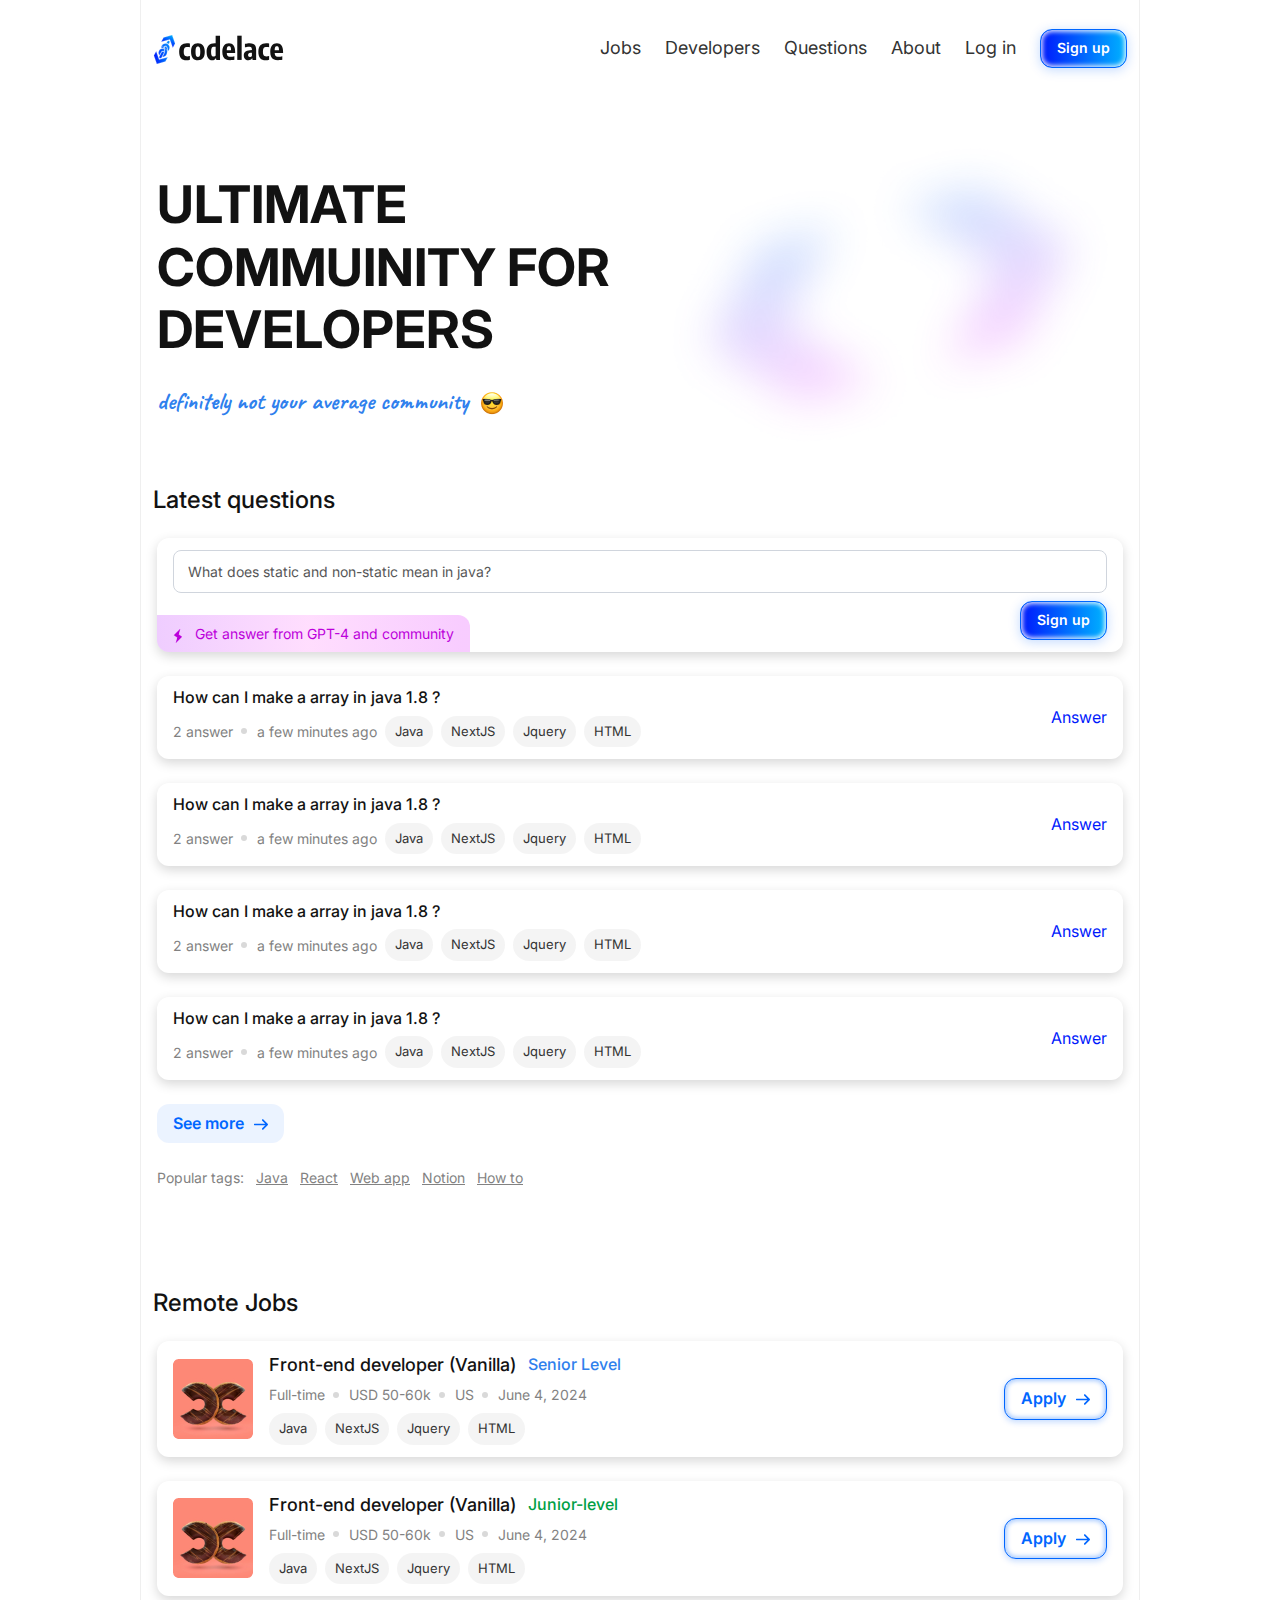
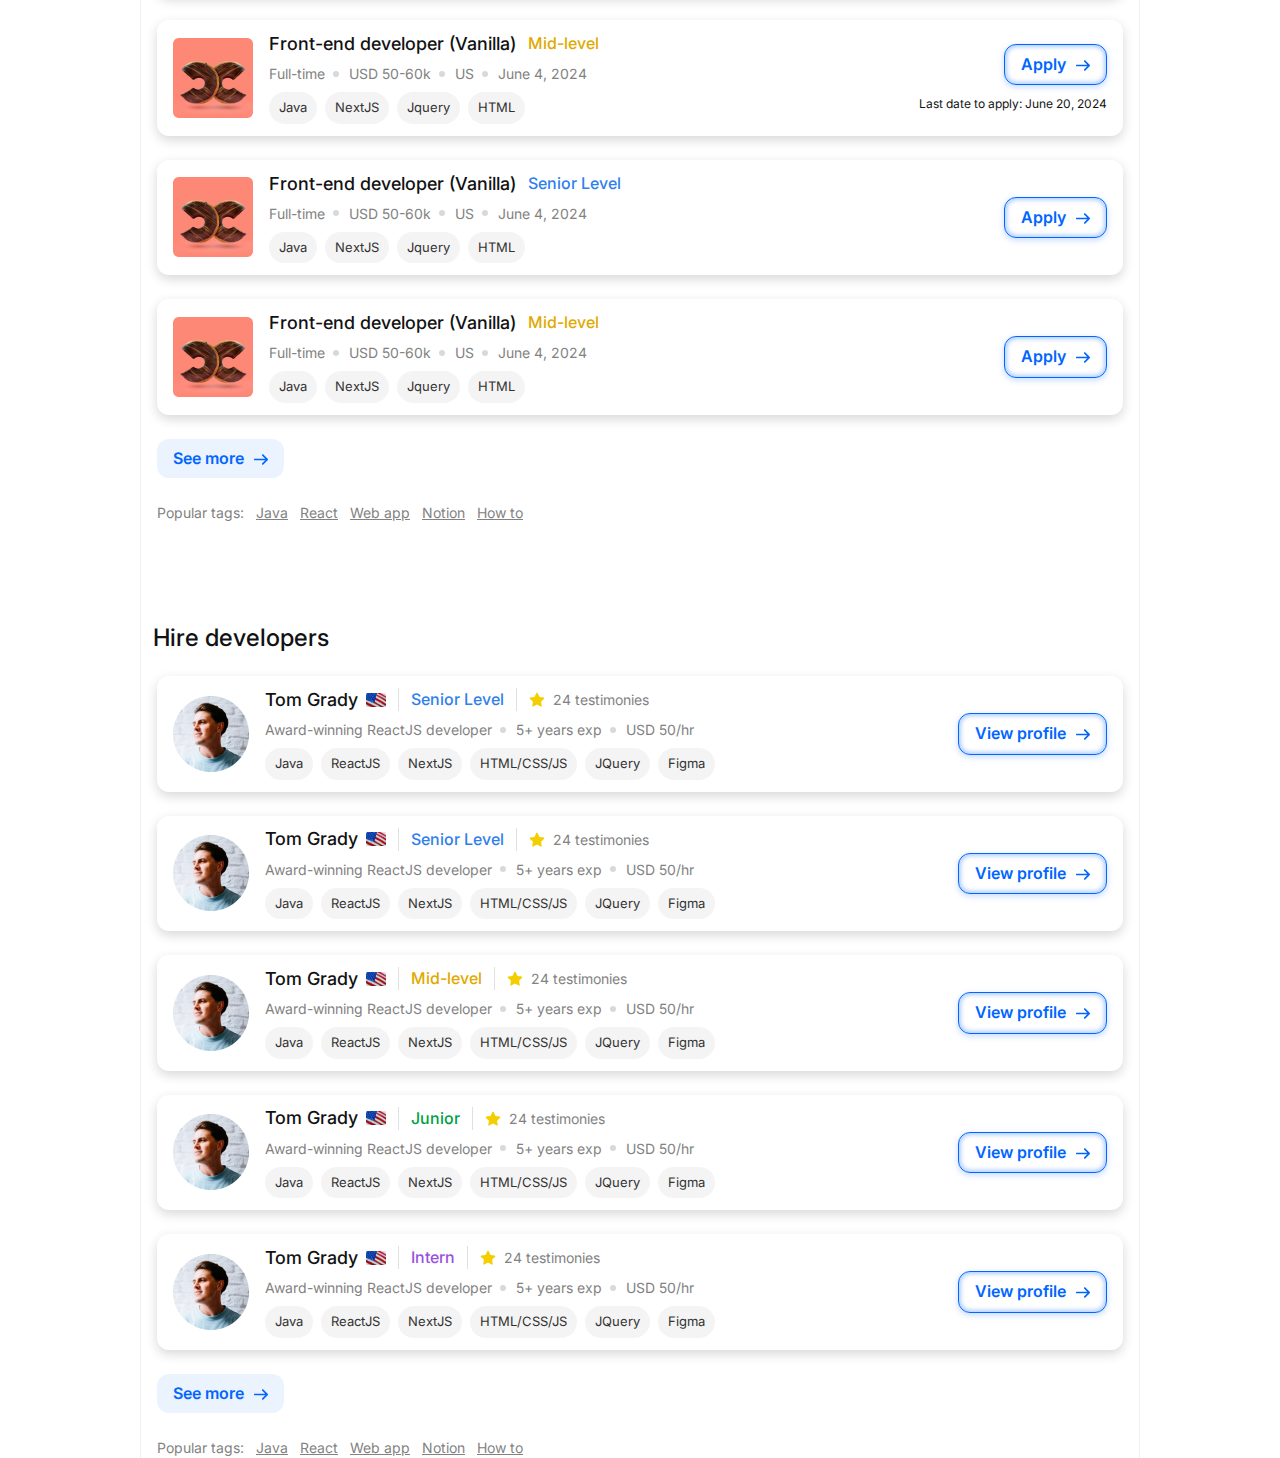
==== index.html @ edc61a86 "update" ====
<!DOCTYPE html>
<html lang="en" dir="">

<head>
    <meta charset="UTF-8">
    <meta name="viewport" content="width=device-width, initial-scale=1.0">
    <title>Codelace | Home</title>
    <link rel="icon" type="image/x-icon" href="assests/images/favicon.ico">
    <link href="https://cdn.jsdelivr.net/npm/bootstrap@5.3.2/dist/css/bootstrap.min.css" rel="stylesheet">
    <link rel="stylesheet" href="https://cdnjs.cloudflare.com/ajax/libs/animate.css/4.1.1/animate.min.css" />
    <link rel="stylesheet" href="https://cdnjs.cloudflare.com/ajax/libs/font-awesome/6.5.1/css/all.min.css" />
    <link rel="stylesheet" href="assests/css/common.css">
</head>

<body>

    <!-- navbar section start -->
    <div class="container ">
        <nav class="navbar navbar-expand-lg ">
            <a class="navbar-brand me-0" href="index.html">
                <img src="/assests/images/logo.svg" alt="" />
            </a>
            <button class="navbar-toggler border-0 px-0" type="button" data-bs-toggle="collapse"
                data-bs-target="#navbarSupportedContent" aria-controls="navbarSupportedContent" aria-expanded="false"
                aria-label="Toggle navigation">
                <span class="navbar-toggler-icon"></span>
            </button>
            <div class="collapse navbar-collapse justify-content-end gap-4 py-3 py-lg-0" id="navbarSupportedContent">
                <ul class="navbar-nav mb-2 mb-lg-0 gap-lg-4">
                    <li class="nav-item">
                        <a class="nav-link " href="#">Jobs</a>
                    </li>
                    <li class="nav-item">
                        <a class="nav-link " href="#">Developers</a>
                    </li>
                    <li class="nav-item">
                        <a class="nav-link " href="/questions.html">Questions</a>
                    </li>
                    <li class="nav-item">
                        <a class="nav-link " href="#">About</a>
                    </li>

                    <li class="nav-item">
                        <a class="nav-link" href="#">Log in</a>
                    </li>
                </ul>

                <div
                    class="d-flex d-lg-inline-flex flex-column flex-lg-row gap-4 gap-lg-3 gap-xl-4 align-items-lg-center">
                    <a class="btn btn-primary" href="/sign-up.html">
                        <span>Sign up</span>
                    </a>
                </div>
            </div>
        </nav>
        <!-- navbar section end -->


        <!-- hero section start -->


        <div class="row hero-section ">
            <div class="col-12 col-md-9 col-lg-6 px-3">
                <div>
                    <h1 class="mb-4">ULTIMATE COMMUINITY FOR DEVELOPERS</h1>

                    <p class="special-text">definitely not your average community <span><img
                                src="assests/images/glasses.png" alt=""></span></p>
                </div>
            </div>
            <div class="col-12 col-lg-6 px-3">
                <div class="hero-img text-center">
                    <img src="assests/images/hero-image.png" alt="" class="object-fit-cover">
                </div>
            </div>
        </div>

        <!-- hero section end -->

        <!-- questions section -->

        <div class="row pt-30">
            <h2 class="mb-4 text-center text-sm-start">Latest questions</h2>
            <div class="col-12 px-3">
                <div class="community-section">

                    <form>
                        <div class="row">
                            <div class="col">
                                <input type="text" class="form-control"
                                    placeholder="What does static and non-static mean in java?">
                            </div>
                        </div>
                    </form>

                    <div class="text-center text-sm-end pt-2 pb-5 pb-sm-0">
                        <a class="btn btn-primary" href="/sign-up.html">
                            <span>Sign up</span>
                        </a>
                    </div>

                    <a href="" class="ai-btn text-purple">
                        <span><img src="assests/images/thunder-ai.png" alt=""></span> Get answer from GPT-4 and
                        community
                    </a>

                </div>

                <div class="community-section inner-content">
                    <div class="questions">
                        <p class="question-text">How can I make a array in java 1.8 ?</p>
                        <div class="tags-section">

                            <div class="tags">
                                <span class="simple-text">2 answer</span> <span class="simple-text">a few minutes
                                    ago</span>
                            </div>

                            <div class="tags"><a href="#" class="tag-button">Java</a> <a href="#"
                                    class="tag-button">NextJS</a> <a href="#" class="tag-button">Jquery</a> <a href="#"
                                    class="tag-button">HTML</a></div>
                        </div>
                    </div>

                    <a href="#" class="answer-button fs-16">Answer</a>
                </div>

                <div class="community-section inner-content">
                    <div>
                        <p class="question-text">How can I make a array in java 1.8 ?</p>
                        <div class="tags-section">

                            <div class="tags">
                                <span class="simple-text">2 answer</span> <span class="simple-text">a few minutes
                                    ago</span>
                            </div>

                            <div class="tags"><a href="#" class="tag-button">Java</a> <a href="#"
                                    class="tag-button">NextJS</a> <a href="#" class="tag-button">Jquery</a> <a href="#"
                                    class="tag-button">HTML</a></div>
                        </div>
                    </div>

                    <a href="#" class="answer-button fs-16">Answer</a>
                </div>

                <div class="community-section inner-content">
                    <div>
                        <p class="question-text">How can I make a array in java 1.8 ?</p>
                        <div class="tags-section">

                            <div class="tags">
                                <span class="simple-text">2 answer</span> <span class="simple-text">a few minutes
                                    ago</span>
                            </div>

                            <div class="tags"><a href="#" class="tag-button">Java</a> <a href="#"
                                    class="tag-button">NextJS</a> <a href="#" class="tag-button">Jquery</a> <a href="#"
                                    class="tag-button">HTML</a></div>
                        </div>
                    </div>

                    <a href="#" class="answer-button fs-16">Answer</a>
                </div>

                <div class="community-section inner-content">
                    <div>
                        <p class="question-text">How can I make a array in java 1.8 ?</p>
                        <div class="tags-section">

                            <div class="tags">
                                <span class="simple-text">2 answer</span> <span class="simple-text">a few minutes
                                    ago</span>
                            </div>

                            <div class="tags"><a href="#" class="tag-button">Java</a> <a href="#"
                                    class="tag-button">NextJS</a> <a href="#" class="tag-button">Jquery</a> <a href="#"
                                    class="tag-button">HTML</a></div>
                        </div>
                    </div>

                    <a href="#" class="answer-button fs-16">Answer</a>
                </div>

                <a href="" class="btn btn-secondary fs-16">See more <span class="right-arrow"><img
                            src="assests/images/right-arrow.png" alt=""></span></a>

                <div class="popular-tags">
                    <span class="simple-text">Popular tags:</span> <a href="" class="simple-text">Java</a><a href=""
                        class="simple-text">React</a> <a href="" class="simple-text">Web app</a> <a href=""
                        class="simple-text">Notion</a> <a href="" class="simple-text">How to</a>
                </div>

            </div>
        </div>


        <!-- Remote jobs -->

        <div class="row pt-100">
            <h2 class="mb-4 text-center text-sm-start">Remote Jobs</h2>
            <div class="col-12 px-3">

                <div class="community-section inner-content">

                    <div class="inner-description">
                        <div><img src="assests/images/Rectangle 6.png" alt=""></div>
                        <div>
                            <div class="title">
                                <p class="question-text fs-18">Front-end developer (Vanilla)</p>
                                <p class="color-secondary fw-medium">Senior Level</p>
                            </div>
                            <div class="tags"> <span class="simple-text">Full-time</span> </span> <span
                                    class="simple-text">USD 50-60k</span>
                                <span class="simple-text">US</span>
                                <span class="simple-text">June 4, 2024</span>
                            </div>
                            <div class="tags"><a href="#" class="tag-button">Java</a> <a href="#"
                                    class="tag-button">NextJS</a> <a href="#" class="tag-button">Jquery</a> <a href="#"
                                    class="tag-button">HTML</a></div>
                        </div>
                    </div>

                    <a href="" class="btn btn-tertiary fs-16">Apply <span class="right-arrow"><img
                                src="assests/images/right-arrow.png" alt=""></span></a>
                </div>

                <div class="community-section inner-content">

                    <div class="inner-description">
                        <div><img src="assests/images/Rectangle 6.png" alt=""></div>
                        <div>
                            <div class="title">
                                <p class="question-text fs-18">Front-end developer (Vanilla)</p>
                                <p class="color-green fw-medium">Junior-level</p>
                            </div>
                            <div class="tags"> <span class="simple-text">Full-time</span> </span> <span
                                    class="simple-text">USD 50-60k</span>
                                <span class="simple-text">US</span>
                                <span class="simple-text">June 4, 2024</span>
                            </div>
                            <div class="tags"><a href="#" class="tag-button">Java</a> <a href="#"
                                    class="tag-button">NextJS</a> <a href="#" class="tag-button">Jquery</a> <a href="#"
                                    class="tag-button">HTML</a></div>
                        </div>
                    </div>

                    <a href="" class="btn btn-tertiary fs-16">Apply <span class="right-arrow"><img
                                src="assests/images/right-arrow.png" alt=""></span></a>
                </div>

                <div class="community-section inner-content">

                    <div class="inner-description">
                        <div><img src="assests/images/Rectangle 6.png" alt=""></div>
                        <div>
                            <div class="title">
                                <p class="question-text fs-18">Front-end developer (Vanilla)</p>
                                <p class="color-yellow fw-medium">Mid-level</p>
                            </div>
                            <div class="tags"> <span class="simple-text">Full-time</span> </span> <span
                                    class="simple-text">USD 50-60k</span>
                                <span class="simple-text">US</span>
                                <span class="simple-text">June 4, 2024</span>
                            </div>
                            <div class="tags"><a href="#" class="tag-button">Java</a> <a href="#"
                                    class="tag-button">NextJS</a> <a href="#" class="tag-button">Jquery</a> <a href="#"
                                    class="tag-button">HTML</a></div>
                        </div>
                    </div>

                    <div class="action-button">
                        <a href="" class="btn btn-tertiary fs-16">Apply <span class="right-arrow"><img
                                    src="assests/images/right-arrow.png" alt=""></span></a>

                        <p>Last date to apply: June 20, 2024</p>
                    </div>
                </div>

                <div class="community-section inner-content">

                    <div class="inner-description">
                        <div><img src="assests/images/Rectangle 6.png" alt=""></div>
                        <div>
                            <div class="title">
                                <p class="question-text fs-18">Front-end developer (Vanilla)</p>
                                <p class="color-secondary fw-medium">Senior Level</p>
                            </div>
                            <div class="tags"> <span class="simple-text">Full-time</span> </span> <span
                                    class="simple-text">USD 50-60k</span>
                                <span class="simple-text">US</span>
                                <span class="simple-text">June 4, 2024</span>
                            </div>
                            <div class="tags"><a href="#" class="tag-button">Java</a> <a href="#"
                                    class="tag-button">NextJS</a> <a href="#" class="tag-button">Jquery</a> <a href="#"
                                    class="tag-button">HTML</a></div>
                        </div>
                    </div>

                    <a href="" class="btn btn-tertiary fs-16">Apply <span class="right-arrow"><img
                                src="assests/images/right-arrow.png" alt=""></span></a>
                </div>

                <div class="community-section inner-content">

                    <div class="inner-description">
                        <div><img src="assests/images/Rectangle 6.png" alt=""></div>
                        <div>
                            <div class="title">
                                <p class="question-text fs-18">Front-end developer (Vanilla)</p>
                                <p class="color-yellow fw-medium">Mid-level</p>
                            </div>
                            <div class="tags"> <span class="simple-text">Full-time</span> </span> <span
                                    class="simple-text">USD 50-60k</span>
                                <span class="simple-text">US</span>
                                <span class="simple-text">June 4, 2024</span>
                            </div>
                            <div class="tags"><a href="#" class="tag-button">Java</a> <a href="#"
                                    class="tag-button">NextJS</a> <a href="#" class="tag-button">Jquery</a> <a href="#"
                                    class="tag-button">HTML</a></div>
                        </div>
                    </div>

                    <a href="" class="btn btn-tertiary fs-16">Apply <span class="right-arrow"><img
                                src="assests/images/right-arrow.png" alt=""></span></a>
                </div>

                <a href="" class="btn btn-secondary fs-16">See more <span class="right-arrow"><img
                            src="assests/images/right-arrow.png" alt=""></span></a>

                <div class="popular-tags">
                    <span class="simple-text">Popular tags:</span> <a href="" class="simple-text">Java</a><a href=""
                        class="simple-text">React</a> <a href="" class="simple-text">Web app</a> <a href=""
                        class="simple-text">Notion</a> <a href="" class="simple-text">How to</a>
                </div>

            </div>
        </div>




        <!-- Hire developers -->

        <div class="row pt-100">
            <h2 class="mb-4 text-center text-sm-start">Hire developers</h2>
            <div class="col-12 px-3">

                <div class="community-section inner-content">

                    <div class="inner-description">
                        <div><img src="assests/images/profile-picture.png" alt=""></div>
                        <div>
                            <div class="title">
                                <div class="flex-title">
                                    <p class="question-text fs-18">Tom Grady</p>
                                    <img src="assests/images/flag.svg" alt="">
                                </div>
                                <p class="flex-title color-secondary fw-medium">Senior Level</p>
                                <div class="flex-title"> <img src="assests/images/star.svg" alt="">
                                    <p class="simple-text">24 testimonies</p>
                                </div>
                            </div>
                            <div class="tags"> <span class="simple-text">Award-winning ReactJS developer</span> </span>
                                <span class="simple-text">5+ years exp</span>
                                <span class="simple-text">USD 50/hr</span>
                            </div>
                            <div class="tags"><a href="#" class="tag-button">Java</a> <a href="#"
                                    class="tag-button">ReactJS</a> <a href="#" class="tag-button">NextJS</a> <a href="#"
                                    class="tag-button">HTML/CSS/JS</a> <a href="#" class="tag-button">JQuery</a> <a
                                    href="#" class="tag-button">Figma</a></div>
                        </div>
                    </div>

                    <a href="" class="btn btn-tertiary fs-16">View profile <span class="right-arrow"><img
                                src="assests/images/right-arrow.png" alt=""></span></a>
                </div>

                <div class="community-section inner-content">

                    <div class="inner-description">
                        <div><img src="assests/images/profile-picture.png" alt=""></div>
                        <div>
                            <div class="title">
                                <div class="flex-title">
                                    <p class="question-text fs-18">Tom Grady</p>
                                    <img src="assests/images/flag.svg" alt="">
                                </div>
                                <p class="flex-title color-secondary fw-medium">Senior Level</p>
                                <div class="flex-title"> <img src="assests/images/star.svg" alt="">
                                    <p class="simple-text">24 testimonies</p>
                                </div>
                            </div>
                            <div class="tags"> <span class="simple-text">Award-winning ReactJS developer</span> </span>
                                <span class="simple-text">5+ years exp</span>
                                <span class="simple-text">USD 50/hr</span>
                            </div>
                            <div class="tags"><a href="#" class="tag-button">Java</a> <a href="#"
                                    class="tag-button">ReactJS</a> <a href="#" class="tag-button">NextJS</a> <a href="#"
                                    class="tag-button">HTML/CSS/JS</a> <a href="#" class="tag-button">JQuery</a> <a
                                    href="#" class="tag-button">Figma</a></div>
                        </div>
                    </div>

                    <a href="" class="btn btn-tertiary fs-16">View profile <span class="right-arrow"><img
                                src="assests/images/right-arrow.png" alt=""></span></a>
                </div>

                <div class="community-section inner-content">

                    <div class="inner-description">
                        <div><img src="assests/images/profile-picture.png" alt=""></div>
                        <div>
                            <div class="title">
                                <div class="flex-title">
                                    <p class="question-text fs-18">Tom Grady</p>
                                    <img src="assests/images/flag.svg" alt="">
                                </div>
                                <p class="flex-title color-yellow fw-medium">Mid-level</p>
                                <div class="flex-title"> <img src="assests/images/star.svg" alt="">
                                    <p class="simple-text">24 testimonies</p>
                                </div>
                            </div>
                            <div class="tags"> <span class="simple-text">Award-winning ReactJS developer</span> </span>
                                <span class="simple-text">5+ years exp</span>
                                <span class="simple-text">USD 50/hr</span>
                            </div>
                            <div class="tags"><a href="#" class="tag-button">Java</a> <a href="#"
                                    class="tag-button">ReactJS</a> <a href="#" class="tag-button">NextJS</a> <a href="#"
                                    class="tag-button">HTML/CSS/JS</a> <a href="#" class="tag-button">JQuery</a> <a
                                    href="#" class="tag-button">Figma</a></div>
                        </div>
                    </div>

                    <a href="" class="btn btn-tertiary fs-16">View profile <span class="right-arrow"><img
                                src="assests/images/right-arrow.png" alt=""></span></a>
                </div>

                <div class="community-section inner-content">

                    <div class="inner-description">
                        <div><img src="assests/images/profile-picture.png" alt=""></div>
                        <div>
                            <div class="title">
                                <div class="flex-title">
                                    <p class="question-text fs-18">Tom Grady</p>
                                    <img src="assests/images/flag.svg" alt="">
                                </div>
                                <p class="flex-title color-green fw-medium">Junior</p>
                                <div class="flex-title"> <img src="assests/images/star.svg" alt="">
                                    <p class="simple-text">24 testimonies</p>
                                </div>
                            </div>
                            <div class="tags"> <span class="simple-text">Award-winning ReactJS developer</span> </span>
                                <span class="simple-text">5+ years exp</span>
                                <span class="simple-text">USD 50/hr</span>
                            </div>
                            <div class="tags"><a href="#" class="tag-button">Java</a> <a href="#"
                                    class="tag-button">ReactJS</a> <a href="#" class="tag-button">NextJS</a> <a href="#"
                                    class="tag-button">HTML/CSS/JS</a> <a href="#" class="tag-button">JQuery</a> <a
                                    href="#" class="tag-button">Figma</a></div>
                        </div>
                    </div>

                    <a href="" class="btn btn-tertiary fs-16">View profile <span class="right-arrow"><img
                                src="assests/images/right-arrow.png" alt=""></span></a>
                </div>

                <div class="community-section inner-content">

                    <div class="inner-description">
                        <div><img src="assests/images/profile-picture.png" alt=""></div>
                        <div>
                            <div class="title">
                                <div class="flex-title">
                                    <p class="question-text fs-18">Tom Grady</p>
                                    <img src="assests/images/flag.svg" alt="">
                                </div>
                                <p class="flex-title color-purple fw-medium">Intern</p>
                                <div class="flex-title"> <img src="assests/images/star.svg" alt="">
                                    <p class="simple-text">24 testimonies</p>
                                </div>
                            </div>
                            <div class="tags"> <span class="simple-text">Award-winning ReactJS developer</span> </span>
                                <span class="simple-text">5+ years exp</span>
                                <span class="simple-text">USD 50/hr</span>
                            </div>
                            <div class="tags"><a href="#" class="tag-button">Java</a> <a href="#"
                                    class="tag-button">ReactJS</a> <a href="#" class="tag-button">NextJS</a> <a href="#"
                                    class="tag-button">HTML/CSS/JS</a> <a href="#" class="tag-button">JQuery</a> <a
                                    href="#" class="tag-button">Figma</a></div>
                        </div>
                    </div>

                    <a href="" class="btn btn-tertiary fs-16">View profile <span class="right-arrow"><img
                                src="assests/images/right-arrow.png" alt=""></span></a>
                </div>

                <a href="" class="btn btn-secondary fs-16">See more <span class="right-arrow"><img
                            src="assests/images/right-arrow.png" alt=""></span></a>

                <div class="popular-tags">
                    <span class="simple-text">Popular tags:</span> <a href="" class="simple-text">Java</a><a href=""
                        class="simple-text">React</a> <a href="" class="simple-text">Web app</a> <a href=""
                        class="simple-text">Notion</a> <a href="" class="simple-text">How to</a>
                </div>

            </div>
        </div>

    </div>


    <script src="https://cdn.jsdelivr.net/npm/bootstrap@5.3.3/dist/js/bootstrap.bundle.min.js"
        integrity="sha384-YvpcrYf0tY3lHB60NNkmXc5s9fDVZLESaAA55NDzOxhy9GkcIdslK1eN7N6jIeHz"
        crossorigin="anonymous"></script>

</body>

</html>
---- assests/css/common.css ----
@import url('https://fonts.googleapis.com/css2?family=Inter:wght@100..900&display=swap');
@import url('https://fonts.googleapis.com/css2?family=Caveat:wght@400..700&display=swap');


.container {
    max-width: 1000px !important;
}

.btn {
    display: inline-flex;
    align-items: center;
    justify-content: center;
    line-height: 16.94px;
    padding: 10px 16px;
    border-radius: 12px;
    border: none;
    font-size: 14px;
    transition: all 0.25s ease;
}

.btn-primary {
    background: linear-gradient(90.19deg, #0019FC 0.18%, #00B3FF 99.85%);
    box-shadow: inset 0px 0px 4px 2px #ffffffcc, 0px 2px 12px 0px #0066ff3d;
    border: 1px solid #0066FF;
    color: #fff;
    font-weight: 600;
    transition: all 0.25s ease;
}

.btn-primary:hover {
    background: linear-gradient(90.19deg, #0055FF 0.18%, #00D4FF 99.85%);
    box-shadow: 0px 4px 16px #0066ff3d !important;
    border: 1px solid #00D4FF;
    transform: translateY(-2px);
}

.special-text {
    display: flex;
    align-items: center;
    gap: 12px;
    color: #2F80ED;
    font-family: "Caveat", cursive;
    font-size: 24px;
    font-weight: 700;
    line-height: 30.24px;
}

.btn-secondary {
    display: inline-flex;
    align-items: center;
    gap: 10px;
    font-weight: 600;
    line-height: 19.36px;
    background: #0066FF14 !important;
    color: #0066FF !important;

}

.btn-secondary:hover {
    box-shadow: 0 2px 4px rgba(0, 102, 255, 0.2);
}

.btn-tertiary {
    display: inline-flex;
    align-items: center;
    gap: 10px;
    font-weight: 600;
    line-height: 19.36px;
    color: #0066FF !important;
    border: 1px solid #0066FF !important;
    box-shadow: inset 0px 0px 4px 2px #0066FF52, 0px 2px 6px 0px #0066FF3D;
    background: #FFFFFF !important;
}

.btn .right-arrow {
    transition: all 0.25s ease;
}

.btn:hover .right-arrow {
    transform: translateX(7px);
}

.hero-section {
    padding-top: 38px;
    align-items: center;
}

.community-section {
    position: relative;
    padding: 12px 16px;
    margin-bottom: 24px;
    border-radius: 12px;
    box-shadow: 0px 4px 12px 0px #00000029;
    overflow: hidden;
}

.inner-description {
    display: flex;
    align-items: center;
    gap: 16px;
}

.inner-content {
    display: flex;
    align-items: center;
    justify-content: space-between;
    gap: 8px;
}

.inner-content .simple-text::before {
    content: '';
    position: absolute;
    left: 0;
    top: 50%;
    width: 6px;
    height: 6px;
    background: #D9D9D9;
    border-radius: 100%;
    transform: translateY(-50%);
}


.inner-content .simple-text:first-child::before {
    display: none;
}


.simple-text {
    position: relative;
    font-size: 14px;
    font-weight: 400;
    color: #828282;
}

.inner-content .simple-text {
    padding-left: 16px;
}

.inner-content .simple-text:first-child {
    padding-left: 0;
}


.question-text {
    font-weight: 500;
    line-height: 19.36px;
    color: #121212;
}

.tags-section {
    display: flex;
    align-items: center;
    gap: 8px;
}

.tags {
    display: flex;
    align-items: center;
    gap: 8px;
    margin-top: 8px;
}

.popular-tags {
    display: flex;
    flex-wrap: wrap;
    align-items: center;
    gap: 12px;
    margin-top: 24px;
}

.popular-tags a {
    text-decoration: underline !important;
}

.form-control {
    font-size: 14px;
    padding: 10px 14px;
    font-weight: 400;
    border-radius: 8px;
    border: 1px solid #D0D5DD;
}

.form-control:focus {
    border: 1px solid #39A0FF;
    box-shadow: 0px 0px 0px 4px #E3F2FF;
    filter: drop-shadow(0px 2px 12px #1018280D) !important;
    color: #101828;
}

.form-control::placeholder {
    color: #575757;
}

.container {
    border-left: 1px solid #EFEFEF;
    border-right: 1px solid #EFEFEF;
}

.navbar {
    padding: 24px 0;
}

.ai-btn {
    position: absolute;
    bottom: 0;
    left: 0;
    display: inline-flex;
    align-items: center;
    gap: 12px;
    font-size: 14px;
    padding: 8px 16px 8px 16px;
    border-radius: 0px 12px 0px 0px !important;
    background: linear-gradient(90deg, rgba(175, 4, 255, 0.2) 0%, rgba(255, 88, 248, 0.2) 48%, rgba(219, 0, 255, 0.2) 97.5%);
}

/* .bullet-divider {
    display: inline-block;
    margin: 0 4px;
    width: 6px;
    height: 6px;
    border-radius: 100%;
    background: #D9D9D9;
} */

.tag-button {
    background: #9292921A;
    font-size: 13px;
    font-weight: 400;
    padding: 6px 10px;
    border-radius: 100px;
    transition: all 0.25s ease;
}

.tag-button:hover {
    background: #000;
    color: #fff;
}

.answer-button {
    font-weight: 400;
    line-height: 19.36px;
    color: #0019FC;
}

.answer-button:hover {
    color: #4C64FF;
}



.action-button {
    text-align: end;
}

.action-button p {
    font-size: 12px;
    font-weight: 400;
    line-height: 14.52px;
    margin-top: 12px;
}

a.nav-link {
    font-size: 18px !important;
    color: #333333;
    padding: 10px 0 !important;
    text-decoration: none;
}

a.nav-link::after {
    content: '';
    display: block;
    width: 0;
    height: 2px;
    background: #000;
    transition: width .3s;
}

a.nav-link:hover::after {
    width: 100%;

}

.title {
    display: flex;
    align-items: center;
    gap: 12px;
}


.flex-title .simple-text {
    padding-left: 0;
}

.flex-title .simple-text::before {
    content: none;
}


.pt-30 {
    padding-top: 30px;
}

.pt-80 {
    padding-top: 80px;
}

.pt-100 {
    padding-top: 100px;
}

.color-blue {
    color: #0019FC;
}

.color-secondary {
    color: #2F80ED;
}

.color-green {
    color: #00A045;
}

.color-yellow {
    color: #E0A900;
}

.color-purple {
    color: #9B51E0;
}

.text-purple {
    color: #BC00DB;
}

.fs-16 {
    font-size: 16px !important;
}

.fs-18 {
    font-size: 18px !important;
}

.flex-title {
    display: flex;
    align-items: center;
    gap: 8px;
    padding-left: 12px;
    border-left: 1px solid #E0E0E0
}

.flex-title:first-child {
    border-left: none;
    padding-left: 0;
}


body {
    /* font-family: 'Roboto', sans-serif; */
    /* font-family: 'Open Sans', sans-serif; */
    font-family: "Inter", sans-serif;
    color: #121212;
}

h1 {
    font-size: 52px;
    font-weight: 700;
    /* line-height: 64px; */
    color: #121212;
    margin-bottom: 0;
}

h2 {
    font-size: 24px;
    font-weight: 500;
    line-height: 29.05px;
    color: #121212;
    margin-bottom: 0;
}

h3 {
    font-size: 32px;
    font-weight: 600;
    /* line-height: 38px; */
    color: #121212;
    margin-bottom: 0;
}

h4 {
    font-size: 26px;
    font-weight: 600;
    /* line-height: 30px; */
    color: #333333;
    margin-bottom: 0;
}

h5 {
    font-size: 24px;
    font-weight: 700;
    color: #333333;
    margin-bottom: 0;
}

h6 {
    font-size: 20px;
    font-weight: 700;
    /* line-height: 24.55px; */
    color: #333333;
    margin-bottom: 0;
}

p {
    font-size: 16px;
    line-height: 23px;
    margin-bottom: 0;
}

a {
    font-size: 16px;
    color: #333333;
    text-decoration: none;
}



button {
    font-size: 16px;
}

img {
    width: auto;
    height: auto;
    max-width: 100%;
}



/* responsive */
@media screen and (max-width: 1199.97px) {}

@media screen and (min-width: 1400px) {}


@media screen and (min-width: 2000px) {}


@media screen and (max-width: 991.97px) {

    .pt-100 {
        padding-top: 80px;
    }


    h1 {
        font-size: 38px;
        /* line-height: 54px; */
    }

    h2 {
        font-size: 22px;
        /* line-height: 48px; */
    }

    h3 {
        font-size: 29px;
        /* line-height: normal; */
    }

    h4 {
        font-size: 24px;
    }

    h5 {
        font-size: 22px;
    }
    p {
        font-size: 15px;
    }

    .fs-16 {
        font-size: 15px !important;
    }

    .fs-18 {
        font-size: 17px !important;
    }

    .btn {
        padding: 8px 14px;
    }

    .special-text {
        font-size: 22px;
    }

    .navbar-toggler:focus {
        box-shadow: none;
    }
    .simple-text {
        font-size: 13px;
    }
}

@media screen and (max-width: 767.97px) {
    h1 {
        font-size: 37px;
    }

    h2 {
        font-size: 28px;
    }

    h3 {
        font-size: 27px;
    }

    h4 {
        font-size: 22px;
    }

    h5 {
        font-size: 20px;
    }

    h6 {
        font-size: 18px;
    }

    .inner-content {
        flex-direction: column;
        justify-content: center;
        gap: 20px;
    }

    .inner-description {
        flex-direction: column;
        justify-content: center;
    }

    .title {
        justify-content: center;
    }

    .tags {
        text-align: center;
        justify-content: center;
        flex-wrap: wrap;
    }

    .action-button {
        text-align: center;
    }
    
    .tag-button {
        font-size: 12px;
    }

    .btn{
        font-size: 13px;
    }

    .ai-btn {
        font-size: 13px;
    }

    .form-control {
        font-size: 13px;}

}

@media screen and (max-width: 575.97px) {
    .btn {
        padding: 8px 16px;
    }

    h1 {
        font-size: 34px;
    }

    h2 {
        font-size: 22px;
    }

    h3 {
        font-size: 26px;
    }

    h4 {
        font-size: 22px;
    }

    h5 {
        font-size: 20px;
    }

    p {
        font-size: 16px;
    }


    .fs-18 {
        font-size: 16px !important;
    }

    .fs-16 {
        font-size: 15px !important;
    }


    .pt-100 {
        padding-top: 50px;
    }

    .ai-btn {
        font-size: 12px;
    }

    .questions {
        text-align: center;
    }

    .tags-section {
        flex-direction: column;
    }

    .title {
        flex-wrap: wrap;
    }

    .simple-text {
        font-size: 12px;
    }

    
}

@media screen and (max-width: 375.97px) {

    h1 {
        font-size: 30px;
    }

    h5 {
        font-size: 19px;
    }

    p {
        font-size: 15px;
    }

    .fs-16 {
        font-size: 15px !important;
    }

    .ai-btn {
        font-size: 10px;
    }

}

@media screen and (max-width: 317px) {
    h1 {
        font-size: 30px;
    }
}
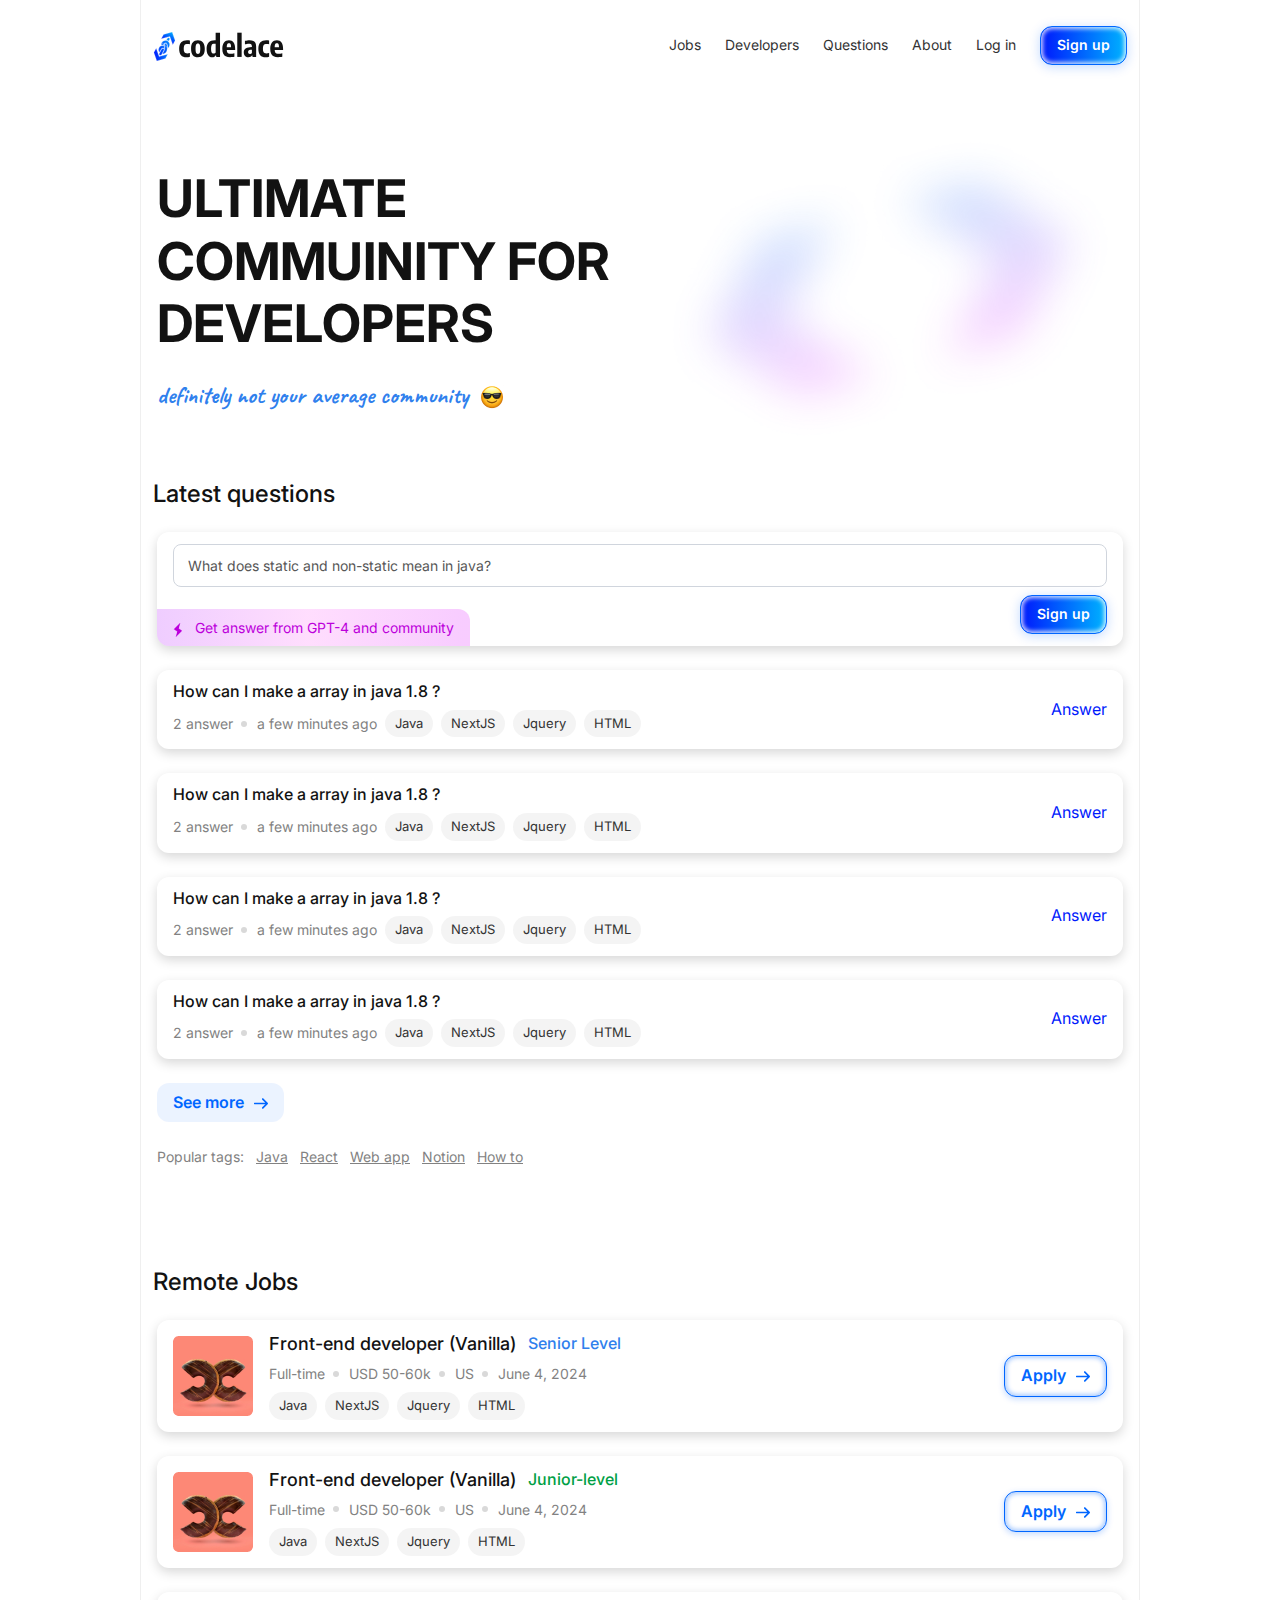
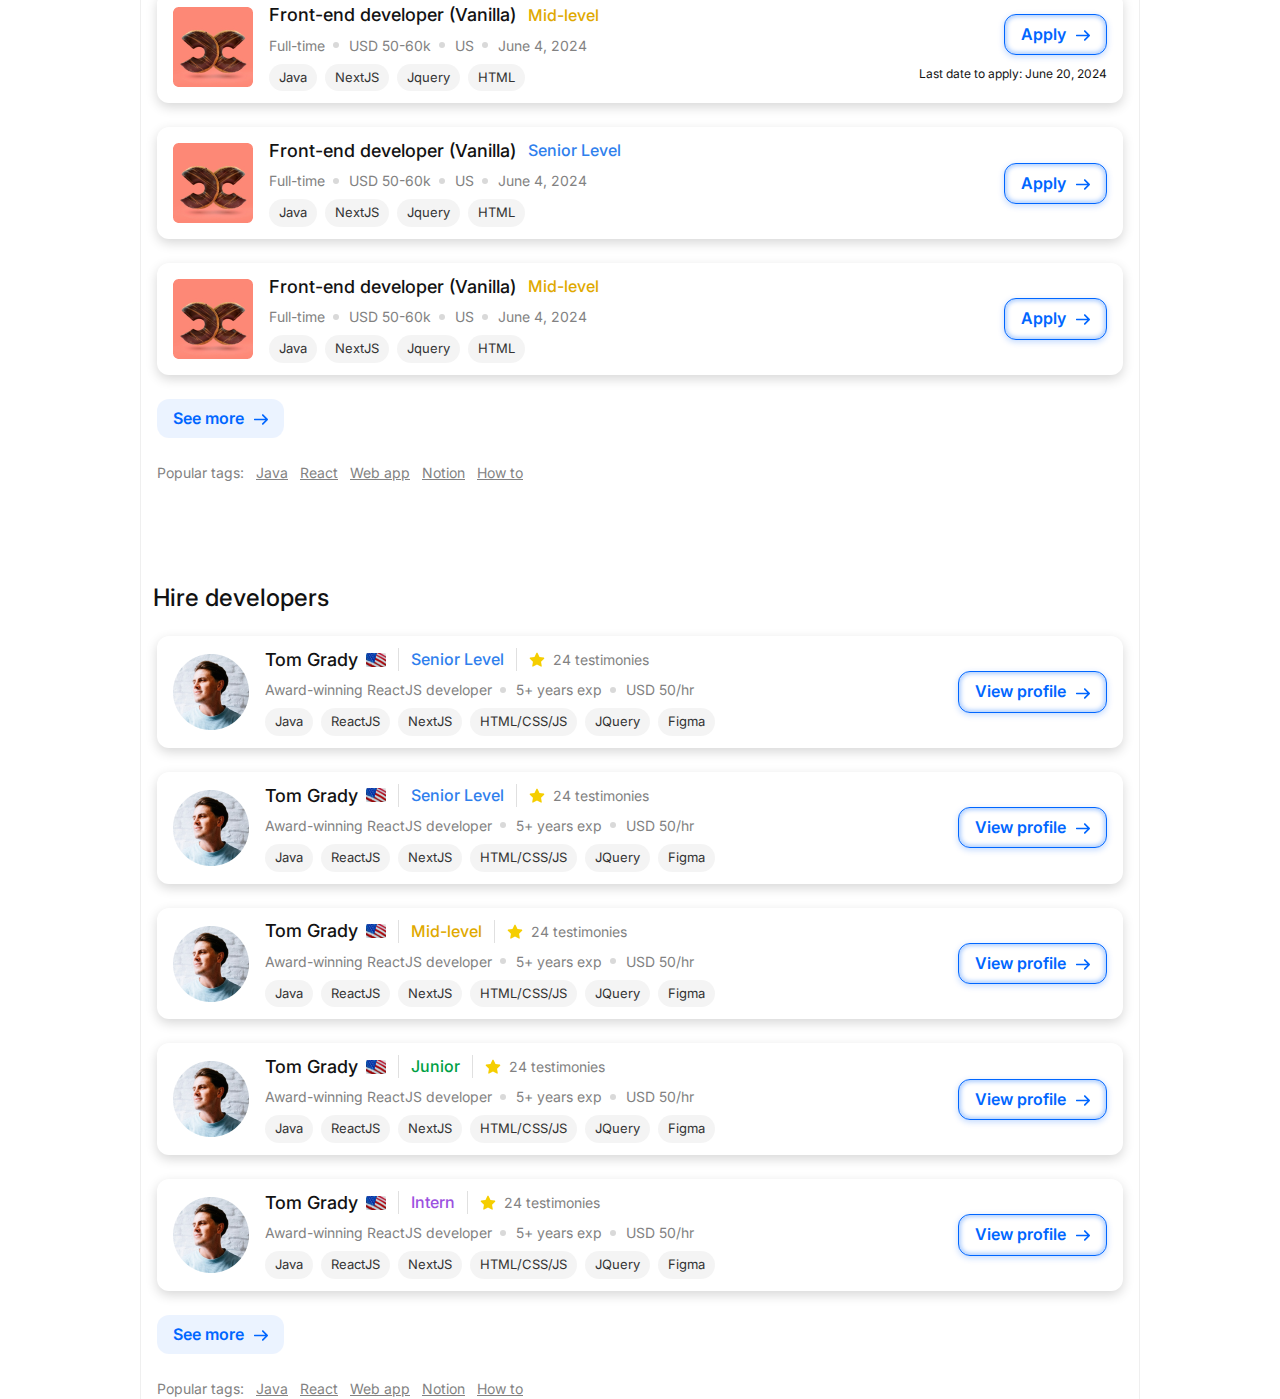
==== commit ae4fa777: "update" ====
--- a/index.html
+++ b/index.html
@@ -59,13 +59,14 @@
         <!-- hero section start -->
 
 
-        <div class="row hero-section ">
+        <div class="hero-section row align-items-center">
             <div class="col-12 col-md-9 col-lg-6 px-3">
                 <div>
-                    <h1 class="mb-4">ULTIMATE COMMUINITY FOR DEVELOPERS</h1>
-
-                    <p class="special-text">definitely not your average community <span><img
-                                src="assests/images/glasses.png" alt=""></span></p>
+                    <h1>ULTIMATE COMMUINITY FOR DEVELOPERS</h1>
+
+                    <p class="special-text d-flex align-items-center fw-bold mt-4">definitely not your average community
+                        <span><img src="assests/images/glasses.png" alt=""></span>
+                    </p>
                 </div>
             </div>
             <div class="col-12 col-lg-6 px-3">
@@ -79,15 +80,15 @@
 
         <!-- questions section -->
 
-        <div class="row pt-30">
-            <h2 class="mb-4 text-center text-sm-start">Latest questions</h2>
+        <div class="row questions-section pt-30">
+            <h2 class="text-center text-sm-start">Latest questions</h2>
             <div class="col-12 px-3">
-                <div class="community-section">
+                <div class="inner-content d-block position-relative overflow-hidden mt-4">
 
                     <form>
                         <div class="row">
                             <div class="col">
-                                <input type="text" class="form-control"
+                                <input type="text" class="form-control fs-14 fw-normal"
                                     placeholder="What does static and non-static mean in java?">
                             </div>
                         </div>
@@ -106,13 +107,14 @@
 
                 </div>
 
-                <div class="community-section inner-content">
+                <div class="inner-content">
                     <div class="questions">
                         <p class="question-text">How can I make a array in java 1.8 ?</p>
                         <div class="tags-section">
 
                             <div class="tags">
-                                <span class="simple-text">2 answer</span> <span class="simple-text">a few minutes
+                                <span class="simple-text fs-14 fw-normal ">2 answer</span> <span
+                                    class="simple-text fs-14 fw-normal ">a few minutes
                                     ago</span>
                             </div>
 
@@ -125,13 +127,14 @@
                     <a href="#" class="answer-button fs-16">Answer</a>
                 </div>
 
-                <div class="community-section inner-content">
+                <div class="inner-content">
                     <div>
                         <p class="question-text">How can I make a array in java 1.8 ?</p>
                         <div class="tags-section">
 
                             <div class="tags">
-                                <span class="simple-text">2 answer</span> <span class="simple-text">a few minutes
+                                <span class="simple-text fs-14 fw-normal ">2 answer</span> <span
+                                    class="simple-text fs-14 fw-normal ">a few minutes
                                     ago</span>
                             </div>
 
@@ -144,13 +147,14 @@
                     <a href="#" class="answer-button fs-16">Answer</a>
                 </div>
 
-                <div class="community-section inner-content">
+                <div class="inner-content">
                     <div>
                         <p class="question-text">How can I make a array in java 1.8 ?</p>
                         <div class="tags-section">
 
                             <div class="tags">
-                                <span class="simple-text">2 answer</span> <span class="simple-text">a few minutes
+                                <span class="simple-text fs-14 fw-normal ">2 answer</span> <span
+                                    class="simple-text fs-14 fw-normal ">a few minutes
                                     ago</span>
                             </div>
 
@@ -163,13 +167,14 @@
                     <a href="#" class="answer-button fs-16">Answer</a>
                 </div>
 
-                <div class="community-section inner-content">
+                <div class="inner-content">
                     <div>
                         <p class="question-text">How can I make a array in java 1.8 ?</p>
                         <div class="tags-section">
 
                             <div class="tags">
-                                <span class="simple-text">2 answer</span> <span class="simple-text">a few minutes
+                                <span class="simple-text fs-14 fw-normal ">2 answer</span> <span
+                                    class="simple-text fs-14 fw-normal ">a few minutes
                                     ago</span>
                             </div>
 
@@ -185,10 +190,13 @@
                 <a href="" class="btn btn-secondary fs-16">See more <span class="right-arrow"><img
                             src="assests/images/right-arrow.png" alt=""></span></a>
 
-                <div class="popular-tags">
-                    <span class="simple-text">Popular tags:</span> <a href="" class="simple-text">Java</a><a href=""
-                        class="simple-text">React</a> <a href="" class="simple-text">Web app</a> <a href=""
-                        class="simple-text">Notion</a> <a href="" class="simple-text">How to</a>
+                <div class="popular-tags d-flex flex-wrap align-items-center mt-4">
+                    <span class="simple-text fs-14 fw-normal ">Popular tags:</span>
+                    <a href="" class="simple-text text-decoration-underline fs-14 fw-normal ">Java</a>
+                    <a href="" class="simple-text text-decoration-underline fs-14 fw-normal ">React</a>
+                    <a href="" class="simple-text text-decoration-underline fs-14 fw-normal ">Web app</a>
+                    <a href="" class="simple-text text-decoration-underline fs-14 fw-normal ">Notion</a>
+                    <a href="" class="simple-text text-decoration-underline fs-14 fw-normal ">How to</a>
                 </div>
 
             </div>
@@ -197,23 +205,23 @@
 
         <!-- Remote jobs -->
 
-        <div class="row pt-100">
+        <div class="row jobs-section pt-100">
             <h2 class="mb-4 text-center text-sm-start">Remote Jobs</h2>
             <div class="col-12 px-3">
 
-                <div class="community-section inner-content">
+                <div class="inner-content">
 
                     <div class="inner-description">
                         <div><img src="assests/images/Rectangle 6.png" alt=""></div>
                         <div>
-                            <div class="title">
+                            <div class="title d-flex flex-wrap align-items-center justify-content-center justify-content-md-start gap-12">
                                 <p class="question-text fs-18">Front-end developer (Vanilla)</p>
                                 <p class="color-secondary fw-medium">Senior Level</p>
                             </div>
-                            <div class="tags"> <span class="simple-text">Full-time</span> </span> <span
-                                    class="simple-text">USD 50-60k</span>
-                                <span class="simple-text">US</span>
-                                <span class="simple-text">June 4, 2024</span>
+                            <div class="tags"> <span class="simple-text fs-14 fw-normal ">Full-time</span> </span> <span
+                                    class="simple-text fs-14 fw-normal ">USD 50-60k</span>
+                                <span class="simple-text fs-14 fw-normal ">US</span>
+                                <span class="simple-text fs-14 fw-normal ">June 4, 2024</span>
                             </div>
                             <div class="tags"><a href="#" class="tag-button">Java</a> <a href="#"
                                     class="tag-button">NextJS</a> <a href="#" class="tag-button">Jquery</a> <a href="#"
@@ -225,19 +233,19 @@
                                 src="assests/images/right-arrow.png" alt=""></span></a>
                 </div>
 
-                <div class="community-section inner-content">
+                <div class="inner-content">
 
                     <div class="inner-description">
                         <div><img src="assests/images/Rectangle 6.png" alt=""></div>
                         <div>
-                            <div class="title">
+                            <div class="title d-flex flex-wrap align-items-center justify-content-center justify-content-md-start gap-12">
                                 <p class="question-text fs-18">Front-end developer (Vanilla)</p>
                                 <p class="color-green fw-medium">Junior-level</p>
                             </div>
-                            <div class="tags"> <span class="simple-text">Full-time</span> </span> <span
-                                    class="simple-text">USD 50-60k</span>
-                                <span class="simple-text">US</span>
-                                <span class="simple-text">June 4, 2024</span>
+                            <div class="tags"> <span class="simple-text fs-14 fw-normal ">Full-time</span> </span> <span
+                                    class="simple-text fs-14 fw-normal ">USD 50-60k</span>
+                                <span class="simple-text fs-14 fw-normal ">US</span>
+                                <span class="simple-text fs-14 fw-normal">June 4, 2024</span>
                             </div>
                             <div class="tags"><a href="#" class="tag-button">Java</a> <a href="#"
                                     class="tag-button">NextJS</a> <a href="#" class="tag-button">Jquery</a> <a href="#"
@@ -249,27 +257,27 @@
                                 src="assests/images/right-arrow.png" alt=""></span></a>
                 </div>
 
-                <div class="community-section inner-content">
+                <div class="inner-content">
 
                     <div class="inner-description">
                         <div><img src="assests/images/Rectangle 6.png" alt=""></div>
                         <div>
-                            <div class="title">
+                            <div class="title d-flex flex-wrap align-items-center justify-content-center justify-content-md-start gap-12">
                                 <p class="question-text fs-18">Front-end developer (Vanilla)</p>
                                 <p class="color-yellow fw-medium">Mid-level</p>
                             </div>
-                            <div class="tags"> <span class="simple-text">Full-time</span> </span> <span
-                                    class="simple-text">USD 50-60k</span>
-                                <span class="simple-text">US</span>
-                                <span class="simple-text">June 4, 2024</span>
-                            </div>
-                            <div class="tags"><a href="#" class="tag-button">Java</a> <a href="#"
-                                    class="tag-button">NextJS</a> <a href="#" class="tag-button">Jquery</a> <a href="#"
-                                    class="tag-button">HTML</a></div>
-                        </div>
-                    </div>
-
-                    <div class="action-button">
+                            <div class="tags"> <span class="simple-text fs-14 fw-normal">Full-time</span> </span> <span
+                                    class="simple-text fs-14 fw-normal">USD 50-60k</span>
+                                <span class="simple-text fs-14 fw-normal">US</span>
+                                <span class="simple-text fs-14 fw-normal">June 4, 2024</span>
+                            </div>
+                            <div class="tags"><a href="#" class="tag-button">Java</a> <a href="#"
+                                    class="tag-button">NextJS</a> <a href="#" class="tag-button">Jquery</a> <a href="#"
+                                    class="tag-button">HTML</a></div>
+                        </div>
+                    </div>
+
+                    <div class="action-button text-center text-md-end">
                         <a href="" class="btn btn-tertiary fs-16">Apply <span class="right-arrow"><img
                                     src="assests/images/right-arrow.png" alt=""></span></a>
 
@@ -277,19 +285,19 @@
                     </div>
                 </div>
 
-                <div class="community-section inner-content">
+                <div class="inner-content">
 
                     <div class="inner-description">
                         <div><img src="assests/images/Rectangle 6.png" alt=""></div>
                         <div>
-                            <div class="title">
+                            <div class="title d-flex flex-wrap align-items-center justify-content-center justify-content-md-start gap-12">
                                 <p class="question-text fs-18">Front-end developer (Vanilla)</p>
                                 <p class="color-secondary fw-medium">Senior Level</p>
                             </div>
-                            <div class="tags"> <span class="simple-text">Full-time</span> </span> <span
-                                    class="simple-text">USD 50-60k</span>
-                                <span class="simple-text">US</span>
-                                <span class="simple-text">June 4, 2024</span>
+                            <div class="tags"> <span class="simple-text fs-14 fw-normal">Full-time</span> </span> <span
+                                    class="simple-text fs-14 fw-normal">USD 50-60k</span>
+                                <span class="simple-text fs-14 fw-normal">US</span>
+                                <span class="simple-text fs-14 fw-normal">June 4, 2024</span>
                             </div>
                             <div class="tags"><a href="#" class="tag-button">Java</a> <a href="#"
                                     class="tag-button">NextJS</a> <a href="#" class="tag-button">Jquery</a> <a href="#"
@@ -301,19 +309,19 @@
                                 src="assests/images/right-arrow.png" alt=""></span></a>
                 </div>
 
-                <div class="community-section inner-content">
+                <div class="inner-content">
 
                     <div class="inner-description">
                         <div><img src="assests/images/Rectangle 6.png" alt=""></div>
                         <div>
-                            <div class="title">
+                            <div class="title d-flex flex-wrap align-items-center justify-content-center justify-content-md-start gap-12">
                                 <p class="question-text fs-18">Front-end developer (Vanilla)</p>
                                 <p class="color-yellow fw-medium">Mid-level</p>
                             </div>
-                            <div class="tags"> <span class="simple-text">Full-time</span> </span> <span
-                                    class="simple-text">USD 50-60k</span>
-                                <span class="simple-text">US</span>
-                                <span class="simple-text">June 4, 2024</span>
+                            <div class="tags"> <span class="simple-text fs-14 fw-normal">Full-time</span> </span> <span
+                                    class="simple-text fs-14 fw-normal">USD 50-60k</span>
+                                <span class="simple-text fs-14 fw-normal">US</span>
+                                <span class="simple-text fs-14 fw-normal">June 4, 2024</span>
                             </div>
                             <div class="tags"><a href="#" class="tag-button">Java</a> <a href="#"
                                     class="tag-button">NextJS</a> <a href="#" class="tag-button">Jquery</a> <a href="#"
@@ -328,10 +336,13 @@
                 <a href="" class="btn btn-secondary fs-16">See more <span class="right-arrow"><img
                             src="assests/images/right-arrow.png" alt=""></span></a>
 
-                <div class="popular-tags">
-                    <span class="simple-text">Popular tags:</span> <a href="" class="simple-text">Java</a><a href=""
-                        class="simple-text">React</a> <a href="" class="simple-text">Web app</a> <a href=""
-                        class="simple-text">Notion</a> <a href="" class="simple-text">How to</a>
+                <div class="popular-tags d-flex flex-wrap align-items-center mt-4">
+                    <span class="simple-text fs-14 fw-normal ">Popular tags:</span>
+                    <a href="" class="simple-text text-decoration-underline fs-14 fw-normal ">Java</a>
+                    <a href="" class="simple-text text-decoration-underline fs-14 fw-normal ">React</a>
+                    <a href="" class="simple-text text-decoration-underline fs-14 fw-normal ">Web app</a>
+                    <a href="" class="simple-text text-decoration-underline fs-14 fw-normal ">Notion</a>
+                    <a href="" class="simple-text text-decoration-underline fs-14 fw-normal ">How to</a>
                 </div>
 
             </div>
@@ -342,28 +353,29 @@
 
         <!-- Hire developers -->
 
-        <div class="row pt-100">
+        <div class="row hiring-section pt-100">
             <h2 class="mb-4 text-center text-sm-start">Hire developers</h2>
             <div class="col-12 px-3">
 
-                <div class="community-section inner-content">
+                <div class="inner-content">
 
                     <div class="inner-description">
                         <div><img src="assests/images/profile-picture.png" alt=""></div>
                         <div>
-                            <div class="title">
+                            <div class="title d-flex flex-wrap align-items-center justify-content-center justify-content-md-start gap-12">
                                 <div class="flex-title">
                                     <p class="question-text fs-18">Tom Grady</p>
                                     <img src="assests/images/flag.svg" alt="">
                                 </div>
                                 <p class="flex-title color-secondary fw-medium">Senior Level</p>
                                 <div class="flex-title"> <img src="assests/images/star.svg" alt="">
-                                    <p class="simple-text">24 testimonies</p>
-                                </div>
-                            </div>
-                            <div class="tags"> <span class="simple-text">Award-winning ReactJS developer</span> </span>
-                                <span class="simple-text">5+ years exp</span>
-                                <span class="simple-text">USD 50/hr</span>
+                                    <p class="simple-text fs-14 fw-normal">24 testimonies</p>
+                                </div>
+                            </div>
+                            <div class="tags"> <span class="simple-text fs-14 fw-normal">Award-winning ReactJS
+                                    developer</span> </span>
+                                <span class="simple-text fs-14 fw-normal">5+ years exp</span>
+                                <span class="simple-text fs-14 fw-normal">USD 50/hr</span>
                             </div>
                             <div class="tags"><a href="#" class="tag-button">Java</a> <a href="#"
                                     class="tag-button">ReactJS</a> <a href="#" class="tag-button">NextJS</a> <a href="#"
@@ -376,24 +388,25 @@
                                 src="assests/images/right-arrow.png" alt=""></span></a>
                 </div>
 
-                <div class="community-section inner-content">
+                <div class="inner-content">
 
                     <div class="inner-description">
                         <div><img src="assests/images/profile-picture.png" alt=""></div>
                         <div>
-                            <div class="title">
+                            <div class="title d-flex flex-wrap align-items-center justify-content-center justify-content-md-start gap-12">
                                 <div class="flex-title">
                                     <p class="question-text fs-18">Tom Grady</p>
                                     <img src="assests/images/flag.svg" alt="">
                                 </div>
                                 <p class="flex-title color-secondary fw-medium">Senior Level</p>
                                 <div class="flex-title"> <img src="assests/images/star.svg" alt="">
-                                    <p class="simple-text">24 testimonies</p>
-                                </div>
-                            </div>
-                            <div class="tags"> <span class="simple-text">Award-winning ReactJS developer</span> </span>
-                                <span class="simple-text">5+ years exp</span>
-                                <span class="simple-text">USD 50/hr</span>
+                                    <p class="simple-text fs-14 fw-normal">24 testimonies</p>
+                                </div>
+                            </div>
+                            <div class="tags"> <span class="simple-text fs-14 fw-normal">Award-winning ReactJS
+                                    developer</span> </span>
+                                <span class="simple-text fs-14 fw-normal">5+ years exp</span>
+                                <span class="simple-text fs-14 fw-normal">USD 50/hr</span>
                             </div>
                             <div class="tags"><a href="#" class="tag-button">Java</a> <a href="#"
                                     class="tag-button">ReactJS</a> <a href="#" class="tag-button">NextJS</a> <a href="#"
@@ -406,24 +419,25 @@
                                 src="assests/images/right-arrow.png" alt=""></span></a>
                 </div>
 
-                <div class="community-section inner-content">
+                <div class="inner-content">
 
                     <div class="inner-description">
                         <div><img src="assests/images/profile-picture.png" alt=""></div>
                         <div>
-                            <div class="title">
+                            <div class="title d-flex flex-wrap align-items-center justify-content-center justify-content-md-start gap-12">
                                 <div class="flex-title">
                                     <p class="question-text fs-18">Tom Grady</p>
                                     <img src="assests/images/flag.svg" alt="">
                                 </div>
                                 <p class="flex-title color-yellow fw-medium">Mid-level</p>
                                 <div class="flex-title"> <img src="assests/images/star.svg" alt="">
-                                    <p class="simple-text">24 testimonies</p>
-                                </div>
-                            </div>
-                            <div class="tags"> <span class="simple-text">Award-winning ReactJS developer</span> </span>
-                                <span class="simple-text">5+ years exp</span>
-                                <span class="simple-text">USD 50/hr</span>
+                                    <p class="simple-text fs-14 fw-normal">24 testimonies</p>
+                                </div>
+                            </div>
+                            <div class="tags"> <span class="simple-text fs-14 fw-normal">Award-winning ReactJS
+                                    developer</span> </span>
+                                <span class="simple-text fs-14 fw-normal">5+ years exp</span>
+                                <span class="simple-text fs-14 fw-normal">USD 50/hr</span>
                             </div>
                             <div class="tags"><a href="#" class="tag-button">Java</a> <a href="#"
                                     class="tag-button">ReactJS</a> <a href="#" class="tag-button">NextJS</a> <a href="#"
@@ -436,24 +450,25 @@
                                 src="assests/images/right-arrow.png" alt=""></span></a>
                 </div>
 
-                <div class="community-section inner-content">
+                <div class="inner-content">
 
                     <div class="inner-description">
                         <div><img src="assests/images/profile-picture.png" alt=""></div>
                         <div>
-                            <div class="title">
+                            <div class="title d-flex flex-wrap align-items-center justify-content-center justify-content-md-start gap-12">
                                 <div class="flex-title">
                                     <p class="question-text fs-18">Tom Grady</p>
                                     <img src="assests/images/flag.svg" alt="">
                                 </div>
                                 <p class="flex-title color-green fw-medium">Junior</p>
                                 <div class="flex-title"> <img src="assests/images/star.svg" alt="">
-                                    <p class="simple-text">24 testimonies</p>
-                                </div>
-                            </div>
-                            <div class="tags"> <span class="simple-text">Award-winning ReactJS developer</span> </span>
-                                <span class="simple-text">5+ years exp</span>
-                                <span class="simple-text">USD 50/hr</span>
+                                    <p class="simple-text fs-14 fw-normal">24 testimonies</p>
+                                </div>
+                            </div>
+                            <div class="tags"> <span class="simple-text fs-14 fw-normal">Award-winning ReactJS
+                                    developer</span> </span>
+                                <span class="simple-text fs-14 fw-normal">5+ years exp</span>
+                                <span class="simple-text fs-14 fw-normal">USD 50/hr</span>
                             </div>
                             <div class="tags"><a href="#" class="tag-button">Java</a> <a href="#"
                                     class="tag-button">ReactJS</a> <a href="#" class="tag-button">NextJS</a> <a href="#"
@@ -466,24 +481,25 @@
                                 src="assests/images/right-arrow.png" alt=""></span></a>
                 </div>
 
-                <div class="community-section inner-content">
+                <div class="inner-content">
 
                     <div class="inner-description">
                         <div><img src="assests/images/profile-picture.png" alt=""></div>
                         <div>
-                            <div class="title">
+                            <div class="title d-flex flex-wrap align-items-center justify-content-center justify-content-md-start gap-12">
                                 <div class="flex-title">
                                     <p class="question-text fs-18">Tom Grady</p>
                                     <img src="assests/images/flag.svg" alt="">
                                 </div>
                                 <p class="flex-title color-purple fw-medium">Intern</p>
                                 <div class="flex-title"> <img src="assests/images/star.svg" alt="">
-                                    <p class="simple-text">24 testimonies</p>
-                                </div>
-                            </div>
-                            <div class="tags"> <span class="simple-text">Award-winning ReactJS developer</span> </span>
-                                <span class="simple-text">5+ years exp</span>
-                                <span class="simple-text">USD 50/hr</span>
+                                    <p class="simple-text fs-14 fw-normal">24 testimonies</p>
+                                </div>
+                            </div>
+                            <div class="tags"> <span class="simple-text fs-14 fw-normal">Award-winning ReactJS
+                                    developer</span> </span>
+                                <span class="simple-text fs-14 fw-normal">5+ years exp</span>
+                                <span class="simple-text fs-14 fw-normal">USD 50/hr</span>
                             </div>
                             <div class="tags"><a href="#" class="tag-button">Java</a> <a href="#"
                                     class="tag-button">ReactJS</a> <a href="#" class="tag-button">NextJS</a> <a href="#"
@@ -499,10 +515,13 @@
                 <a href="" class="btn btn-secondary fs-16">See more <span class="right-arrow"><img
                             src="assests/images/right-arrow.png" alt=""></span></a>
 
-                <div class="popular-tags">
-                    <span class="simple-text">Popular tags:</span> <a href="" class="simple-text">Java</a><a href=""
-                        class="simple-text">React</a> <a href="" class="simple-text">Web app</a> <a href=""
-                        class="simple-text">Notion</a> <a href="" class="simple-text">How to</a>
+                <div class="popular-tags d-flex flex-wrap align-items-center mt-4">
+                    <span class="simple-text fs-14 fw-normal ">Popular tags:</span>
+                    <a href="" class="simple-text text-decoration-underline fs-14 fw-normal ">Java</a>
+                    <a href="" class="simple-text text-decoration-underline fs-14 fw-normal ">React</a>
+                    <a href="" class="simple-text text-decoration-underline fs-14 fw-normal ">Web app</a>
+                    <a href="" class="simple-text text-decoration-underline fs-14 fw-normal ">Notion</a>
+                    <a href="" class="simple-text text-decoration-underline fs-14 fw-normal ">How to</a>
                 </div>
 
             </div>
--- a/assests/css/common.css
+++ b/assests/css/common.css
@@ -1,9 +1,162 @@
 @import url('https://fonts.googleapis.com/css2?family=Inter:wght@100..900&display=swap');
 @import url('https://fonts.googleapis.com/css2?family=Caveat:wght@400..700&display=swap');
 
+body {
+    font-family: "Inter", sans-serif;
+    color: #121212;
+}
 
 .container {
     max-width: 1000px !important;
+    border-left: 1px solid #EFEFEF;
+    border-right: 1px solid #EFEFEF;
+}
+
+.navbar {
+    padding: 24px 0;
+}
+
+a.nav-link {
+    font-size: 14px !important;
+    color: #333333;
+    padding: 10px 0 !important;
+    text-decoration: none;
+}
+
+a.nav-link::after {
+    content: '';
+    display: block;
+    width: 0;
+    height: 2px;
+    background: #000;
+    transition: width .3s;
+}
+
+a.nav-link:hover::after {
+    width: 100%;
+
+}
+
+img {
+    width: auto;
+    height: auto;
+    max-width: 100%;
+}
+
+h1 {
+    font-size: 52px;
+    font-weight: 700;
+    /* line-height: 64px; */
+    color: #121212;
+    margin-bottom: 0;
+}
+
+h2 {
+    font-size: 24px;
+    font-weight: 500;
+    line-height: 29.05px;
+    color: #121212;
+    margin-bottom: 0;
+}
+
+h3 {
+    font-size: 32px;
+    font-weight: 600;
+    /* line-height: 38px; */
+    color: #121212;
+    margin-bottom: 0;
+}
+
+h4 {
+    font-size: 26px;
+    font-weight: 600;
+    /* line-height: 30px; */
+    color: #333333;
+    margin-bottom: 0;
+}
+
+h5 {
+    font-size: 24px;
+    font-weight: 700;
+    color: #333333;
+    margin-bottom: 0;
+}
+
+h6 {
+    font-size: 20px;
+    font-weight: 700;
+    /* line-height: 24.55px; */
+    color: #333333;
+    margin-bottom: 0;
+}
+
+p {
+    font-size: 16px;
+    line-height: 23px;
+    margin-bottom: 0;
+}
+
+a {
+    font-size: 16px;
+    color: #333333;
+    text-decoration: none;
+}
+
+
+.pt-30 {
+    padding-top: 30px;
+}
+
+.pt-80 {
+    padding-top: 80px;
+}
+
+.pt-100 {
+    padding-top: 100px;
+}
+
+.color-blue {
+    color: #0019FC;
+}
+
+.color-secondary {
+    color: #2F80ED;
+}
+
+.color-green {
+    color: #00A045;
+}
+
+.color-yellow {
+    color: #E0A900;
+}
+
+.color-purple {
+    color: #9B51E0;
+}
+
+.text-purple {
+    color: #BC00DB;
+}
+
+.fs-16 {
+    font-size: 16px !important;
+}
+
+.fs-18 {
+    font-size: 18px !important;
+}
+
+.fs-14 {
+    font-size: 14px !important;
+}
+
+.fs-12 {
+    font-size: 12px;
+}
+
+button {
+    font-size: 16px;
 }
 
 .btn {
@@ -35,14 +188,11 @@
 }
 
 .special-text {
-    display: flex;
-    align-items: center;
-    gap: 12px;
-    color: #2F80ED;
     font-family: "Caveat", cursive;
     font-size: 24px;
-    font-weight: 700;
+    color: #2F80ED;
     line-height: 30.24px;
+    gap: 12px;
 }
 
 .btn-secondary {
@@ -80,31 +230,67 @@
     transform: translateX(7px);
 }
 
+.ai-btn {
+    position: absolute;
+    bottom: 0;
+    left: 0;
+    display: inline-flex;
+    align-items: center;
+    gap: 12px;
+    font-size: 14px;
+    padding: 8px 16px 8px 16px;
+    border-radius: 0px 12px 0px 0px !important;
+    background: linear-gradient(90deg, rgba(175, 4, 255, 0.2) 0%, rgba(255, 88, 248, 0.2) 48%, rgba(219, 0, 255, 0.2) 97.5%);
+}
+
+.tag-button {
+    background: #9292921A;
+    font-size: 13px;
+    font-weight: 400;
+    line-height: 15.73px;
+    padding: 6px 10px;
+    border-radius: 100px;
+    transition: all 0.25s ease;
+}
+
+.tag-button:hover {
+    background: #000;
+    color: #fff;
+}
+
+.answer-button {
+    font-weight: 400;
+    line-height: 19.36px;
+    color: #0019FC;
+}
+
+.answer-button:hover {
+    color: #4C64FF;
+}
+
+.action-button p {
+    font-size: 12px;
+    font-weight: 400;
+    line-height: 14.52px;
+    margin-top: 12px;
+}
+
+
 .hero-section {
     padding-top: 38px;
-    align-items: center;
-}
-
-.community-section {
-    position: relative;
+}
+
+.questions-section .inner-content,
+.jobs-section .inner-content,
+.hiring-section .inner-content {
+    display: flex;
+    align-items: center;
+    justify-content: space-between;
+    gap: 8px;
     padding: 12px 16px;
     margin-bottom: 24px;
     border-radius: 12px;
     box-shadow: 0px 4px 12px 0px #00000029;
-    overflow: hidden;
-}
-
-.inner-description {
-    display: flex;
-    align-items: center;
-    gap: 16px;
-}
-
-.inner-content {
-    display: flex;
-    align-items: center;
-    justify-content: space-between;
-    gap: 8px;
 }
 
 .inner-content .simple-text::before {
@@ -119,16 +305,19 @@
     transform: translateY(-50%);
 }
 
-
 .inner-content .simple-text:first-child::before {
     display: none;
 }
 
+.inner-description {
+    display: flex;
+    align-items: center;
+    gap: 16px;
+}
+
 
 .simple-text {
     position: relative;
-    font-size: 14px;
-    font-weight: 400;
     color: #828282;
 }
 
@@ -161,21 +350,12 @@
 }
 
 .popular-tags {
-    display: flex;
-    flex-wrap: wrap;
-    align-items: center;
     gap: 12px;
-    margin-top: 24px;
-}
-
-.popular-tags a {
-    text-decoration: underline !important;
-}
+}
+
 
 .form-control {
-    font-size: 14px;
     padding: 10px 14px;
-    font-weight: 400;
     border-radius: 8px;
     border: 1px solid #D0D5DD;
 }
@@ -191,98 +371,7 @@
     color: #575757;
 }
 
-.container {
-    border-left: 1px solid #EFEFEF;
-    border-right: 1px solid #EFEFEF;
-}
-
-.navbar {
-    padding: 24px 0;
-}
-
-.ai-btn {
-    position: absolute;
-    bottom: 0;
-    left: 0;
-    display: inline-flex;
-    align-items: center;
-    gap: 12px;
-    font-size: 14px;
-    padding: 8px 16px 8px 16px;
-    border-radius: 0px 12px 0px 0px !important;
-    background: linear-gradient(90deg, rgba(175, 4, 255, 0.2) 0%, rgba(255, 88, 248, 0.2) 48%, rgba(219, 0, 255, 0.2) 97.5%);
-}
-
-/* .bullet-divider {
-    display: inline-block;
-    margin: 0 4px;
-    width: 6px;
-    height: 6px;
-    border-radius: 100%;
-    background: #D9D9D9;
-} */
-
-.tag-button {
-    background: #9292921A;
-    font-size: 13px;
-    font-weight: 400;
-    padding: 6px 10px;
-    border-radius: 100px;
-    transition: all 0.25s ease;
-}
-
-.tag-button:hover {
-    background: #000;
-    color: #fff;
-}
-
-.answer-button {
-    font-weight: 400;
-    line-height: 19.36px;
-    color: #0019FC;
-}
-
-.answer-button:hover {
-    color: #4C64FF;
-}
-
-
-
-.action-button {
-    text-align: end;
-}
-
-.action-button p {
-    font-size: 12px;
-    font-weight: 400;
-    line-height: 14.52px;
-    margin-top: 12px;
-}
-
-a.nav-link {
-    font-size: 18px !important;
-    color: #333333;
-    padding: 10px 0 !important;
-    text-decoration: none;
-}
-
-a.nav-link::after {
-    content: '';
-    display: block;
-    width: 0;
-    height: 2px;
-    background: #000;
-    transition: width .3s;
-}
-
-a.nav-link:hover::after {
-    width: 100%;
-
-}
-
-.title {
-    display: flex;
-    align-items: center;
+.gap-12 {
     gap: 12px;
 }
 
@@ -293,51 +382,6 @@
 
 .flex-title .simple-text::before {
     content: none;
-}
-
-
-.pt-30 {
-    padding-top: 30px;
-}
-
-.pt-80 {
-    padding-top: 80px;
-}
-
-.pt-100 {
-    padding-top: 100px;
-}
-
-.color-blue {
-    color: #0019FC;
-}
-
-.color-secondary {
-    color: #2F80ED;
-}
-
-.color-green {
-    color: #00A045;
-}
-
-.color-yellow {
-    color: #E0A900;
-}
-
-.color-purple {
-    color: #9B51E0;
-}
-
-.text-purple {
-    color: #BC00DB;
-}
-
-.fs-16 {
-    font-size: 16px !important;
-}
-
-.fs-18 {
-    font-size: 18px !important;
 }
 
 .flex-title {
@@ -354,85 +398,6 @@
 }
 
 
-body {
-    /* font-family: 'Roboto', sans-serif; */
-    /* font-family: 'Open Sans', sans-serif; */
-    font-family: "Inter", sans-serif;
-    color: #121212;
-}
-
-h1 {
-    font-size: 52px;
-    font-weight: 700;
-    /* line-height: 64px; */
-    color: #121212;
-    margin-bottom: 0;
-}
-
-h2 {
-    font-size: 24px;
-    font-weight: 500;
-    line-height: 29.05px;
-    color: #121212;
-    margin-bottom: 0;
-}
-
-h3 {
-    font-size: 32px;
-    font-weight: 600;
-    /* line-height: 38px; */
-    color: #121212;
-    margin-bottom: 0;
-}
-
-h4 {
-    font-size: 26px;
-    font-weight: 600;
-    /* line-height: 30px; */
-    color: #333333;
-    margin-bottom: 0;
-}
-
-h5 {
-    font-size: 24px;
-    font-weight: 700;
-    color: #333333;
-    margin-bottom: 0;
-}
-
-h6 {
-    font-size: 20px;
-    font-weight: 700;
-    /* line-height: 24.55px; */
-    color: #333333;
-    margin-bottom: 0;
-}
-
-p {
-    font-size: 16px;
-    line-height: 23px;
-    margin-bottom: 0;
-}
-
-a {
-    font-size: 16px;
-    color: #333333;
-    text-decoration: none;
-}
-
-
-
-button {
-    font-size: 16px;
-}
-
-img {
-    width: auto;
-    height: auto;
-    max-width: 100%;
-}
-
-
 
 /* responsive */
 @media screen and (max-width: 1199.97px) {}
@@ -472,6 +437,7 @@
     h5 {
         font-size: 22px;
     }
+
     p {
         font-size: 15px;
     }
@@ -492,9 +458,6 @@
         font-size: 22px;
     }
 
-    .navbar-toggler:focus {
-        box-shadow: none;
-    }
     .simple-text {
         font-size: 13px;
     }
@@ -536,25 +499,17 @@
         justify-content: center;
     }
 
-    .title {
-        justify-content: center;
-    }
-
     .tags {
         text-align: center;
         justify-content: center;
         flex-wrap: wrap;
     }
 
-    .action-button {
-        text-align: center;
-    }
-    
     .tag-button {
         font-size: 12px;
     }
 
-    .btn{
+    .btn {
         font-size: 13px;
     }
 
@@ -563,7 +518,8 @@
     }
 
     .form-control {
-        font-size: 13px;}
+        font-size: 13px;
+    }
 
 }
 
@@ -605,6 +561,9 @@
         font-size: 15px !important;
     }
 
+    .fs-14 {
+        font-size: 13px !important;
+    }
 
     .pt-100 {
         padding-top: 50px;
@@ -622,15 +581,11 @@
         flex-direction: column;
     }
 
-    .title {
-        flex-wrap: wrap;
-    }
-
     .simple-text {
         font-size: 12px;
     }
 
-    
+
 }
 
 @media screen and (max-width: 375.97px) {
@@ -659,6 +614,6 @@
 
 @media screen and (max-width: 317px) {
     h1 {
-        font-size: 30px;
+        font-size: 28px;
     }
 }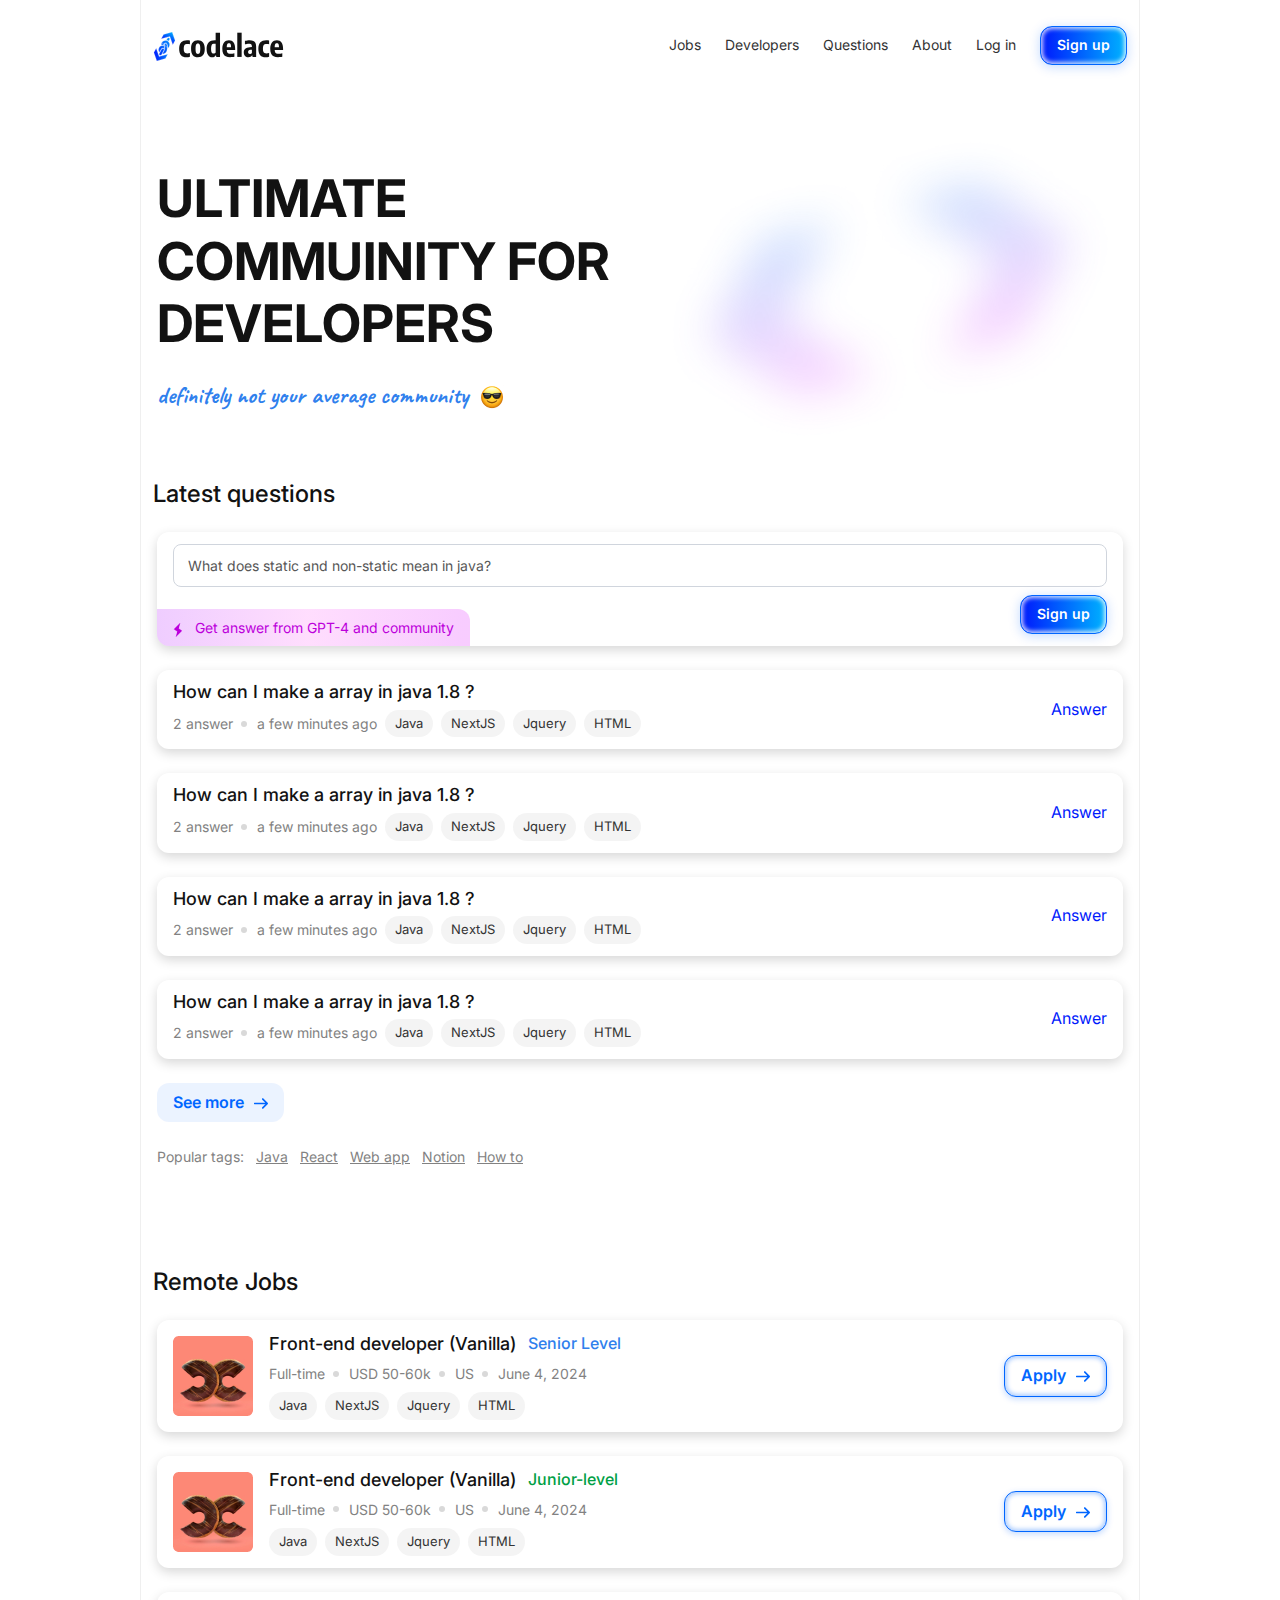
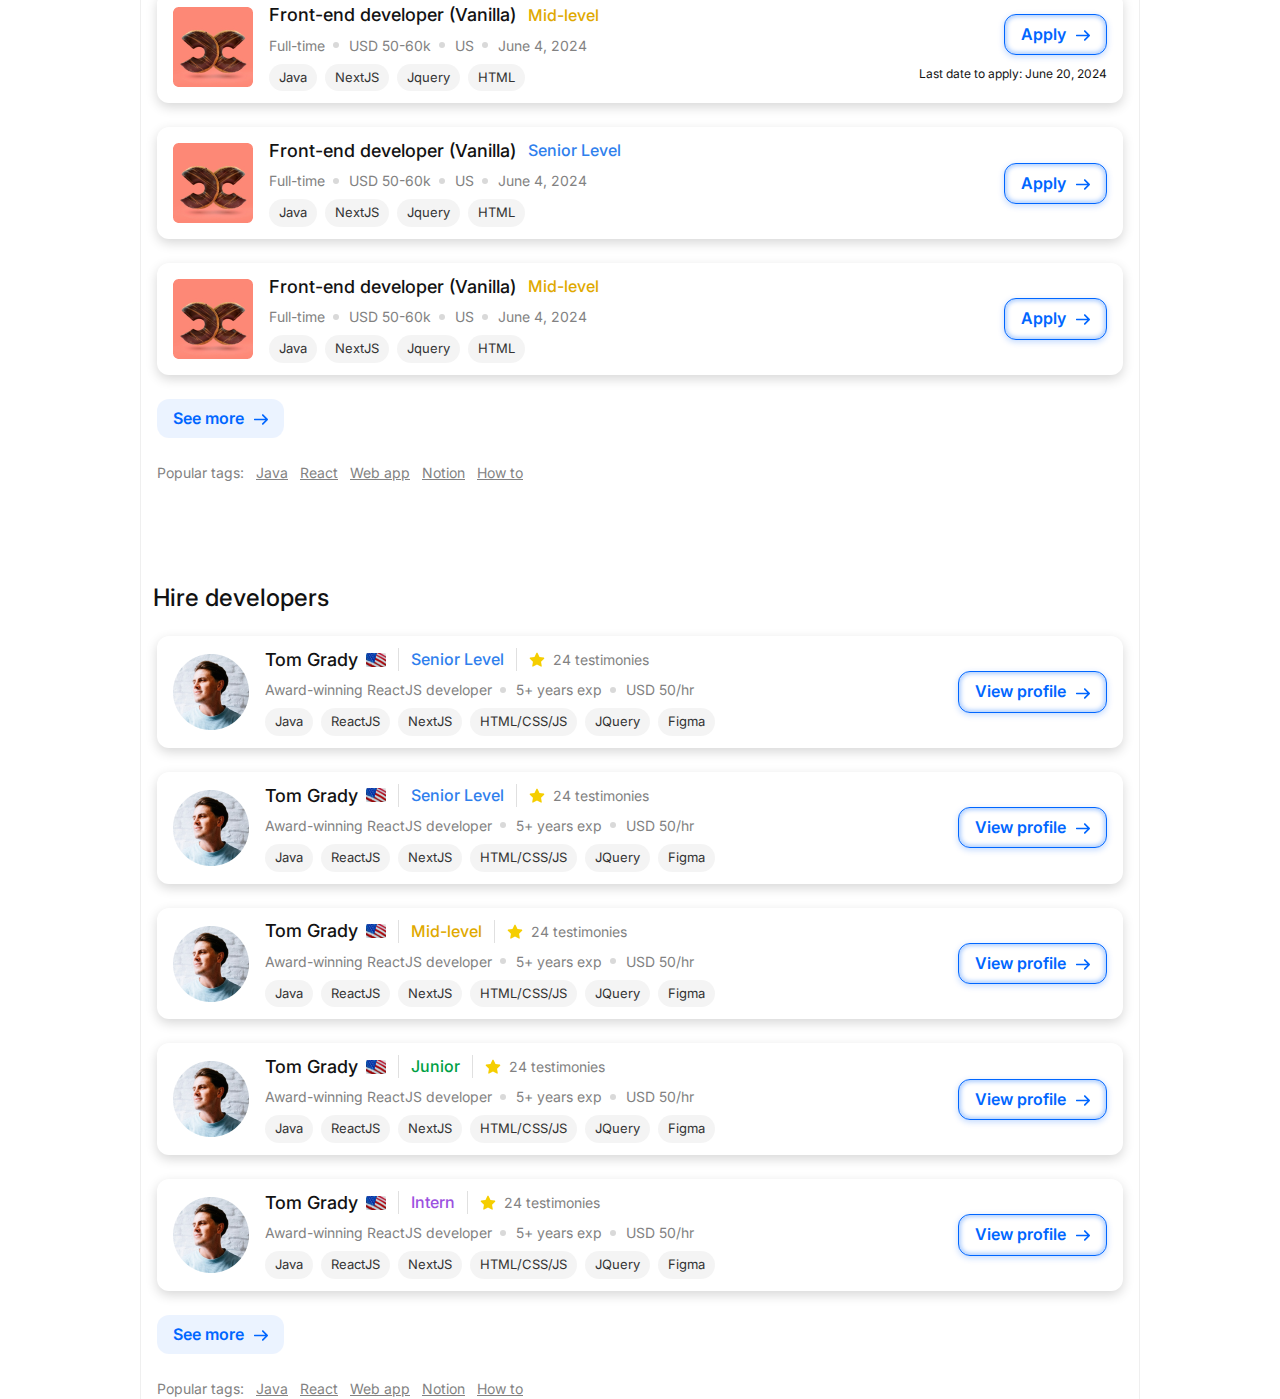
==== commit dadd9e48: "update" ====
--- a/index.html
+++ b/index.html
@@ -109,7 +109,7 @@
 
                 <div class="inner-content">
                     <div class="questions">
-                        <p class="question-text">How can I make a array in java 1.8 ?</p>
+                        <p class="question-text fs-18">How can I make a array in java 1.8 ?</p>
                         <div class="tags-section">
 
                             <div class="tags">
@@ -129,7 +129,7 @@
 
                 <div class="inner-content">
                     <div>
-                        <p class="question-text">How can I make a array in java 1.8 ?</p>
+                        <p class="question-text fs-18">How can I make a array in java 1.8 ?</p>
                         <div class="tags-section">
 
                             <div class="tags">
@@ -149,7 +149,7 @@
 
                 <div class="inner-content">
                     <div>
-                        <p class="question-text">How can I make a array in java 1.8 ?</p>
+                        <p class="question-text fs-18">How can I make a array in java 1.8 ?</p>
                         <div class="tags-section">
 
                             <div class="tags">
@@ -169,7 +169,7 @@
 
                 <div class="inner-content">
                     <div>
-                        <p class="question-text">How can I make a array in java 1.8 ?</p>
+                        <p class="question-text fs-18">How can I make a array in java 1.8 ?</p>
                         <div class="tags-section">
 
                             <div class="tags">
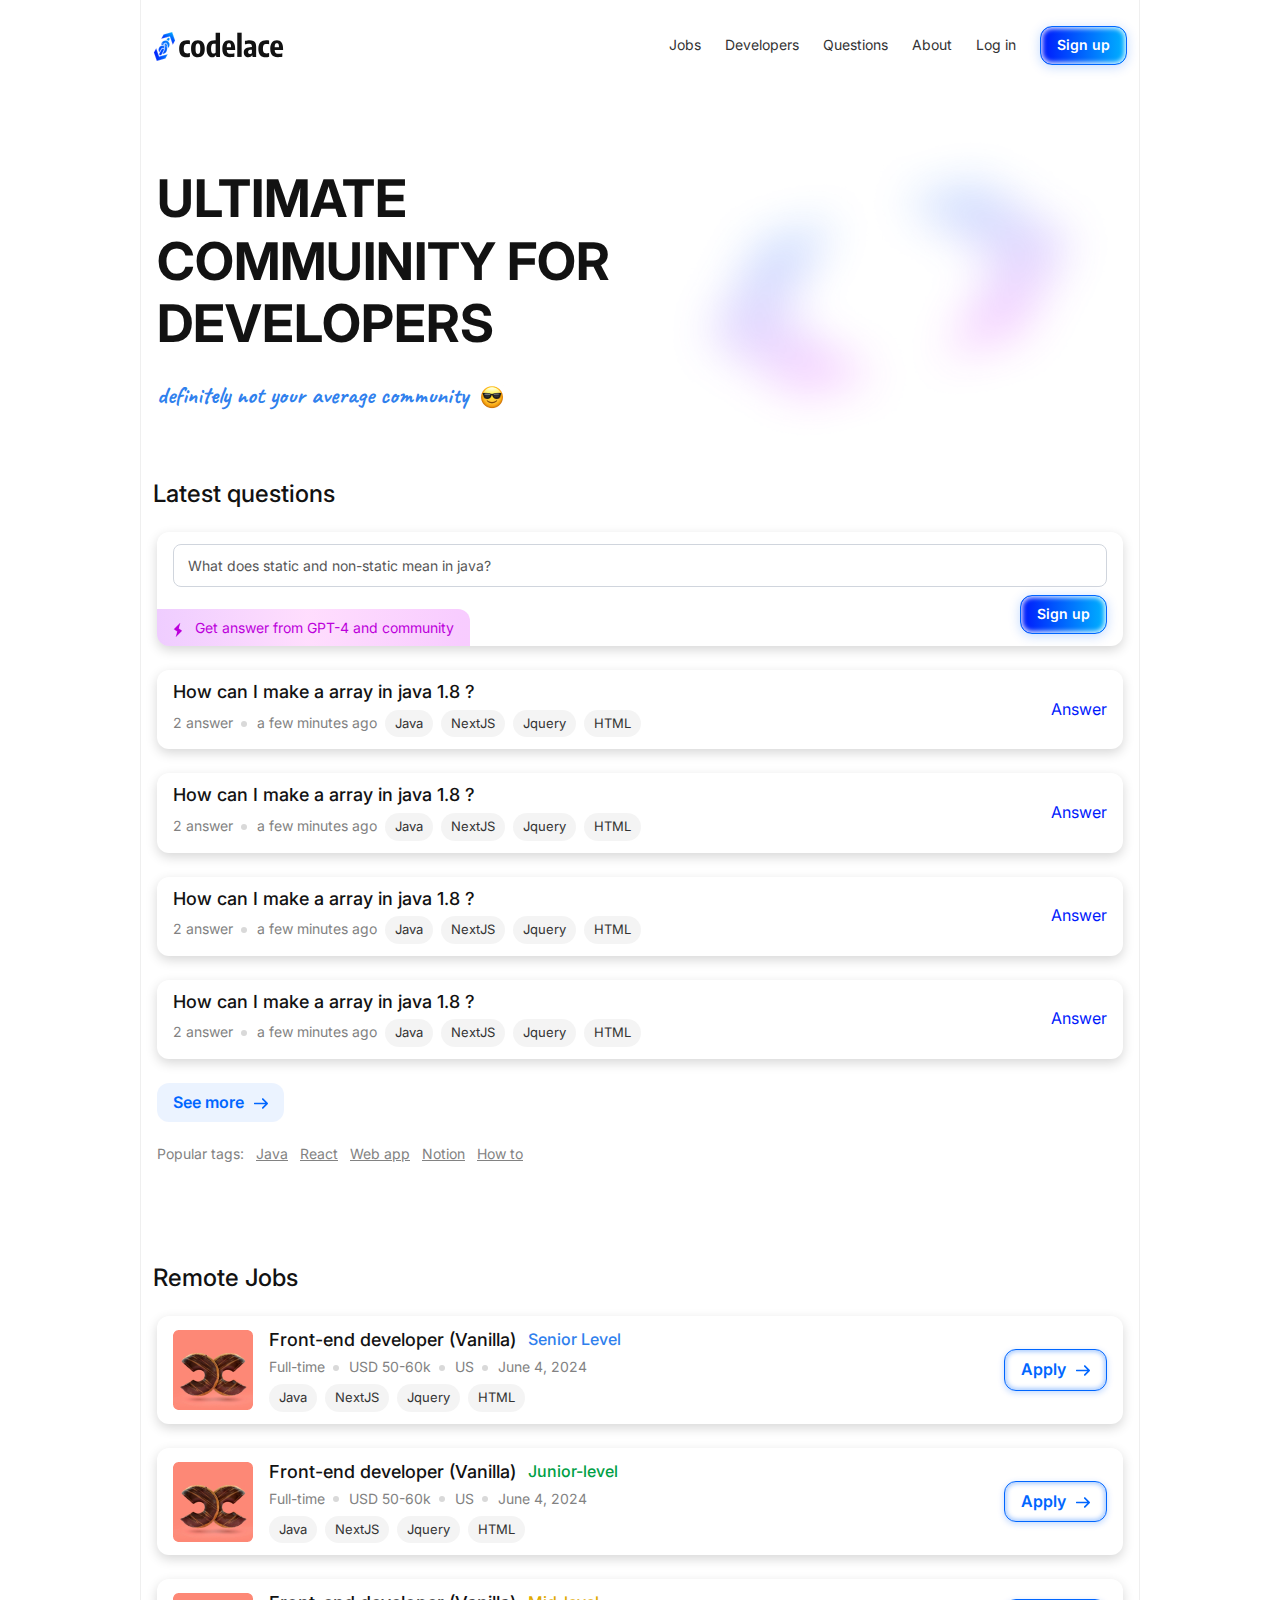
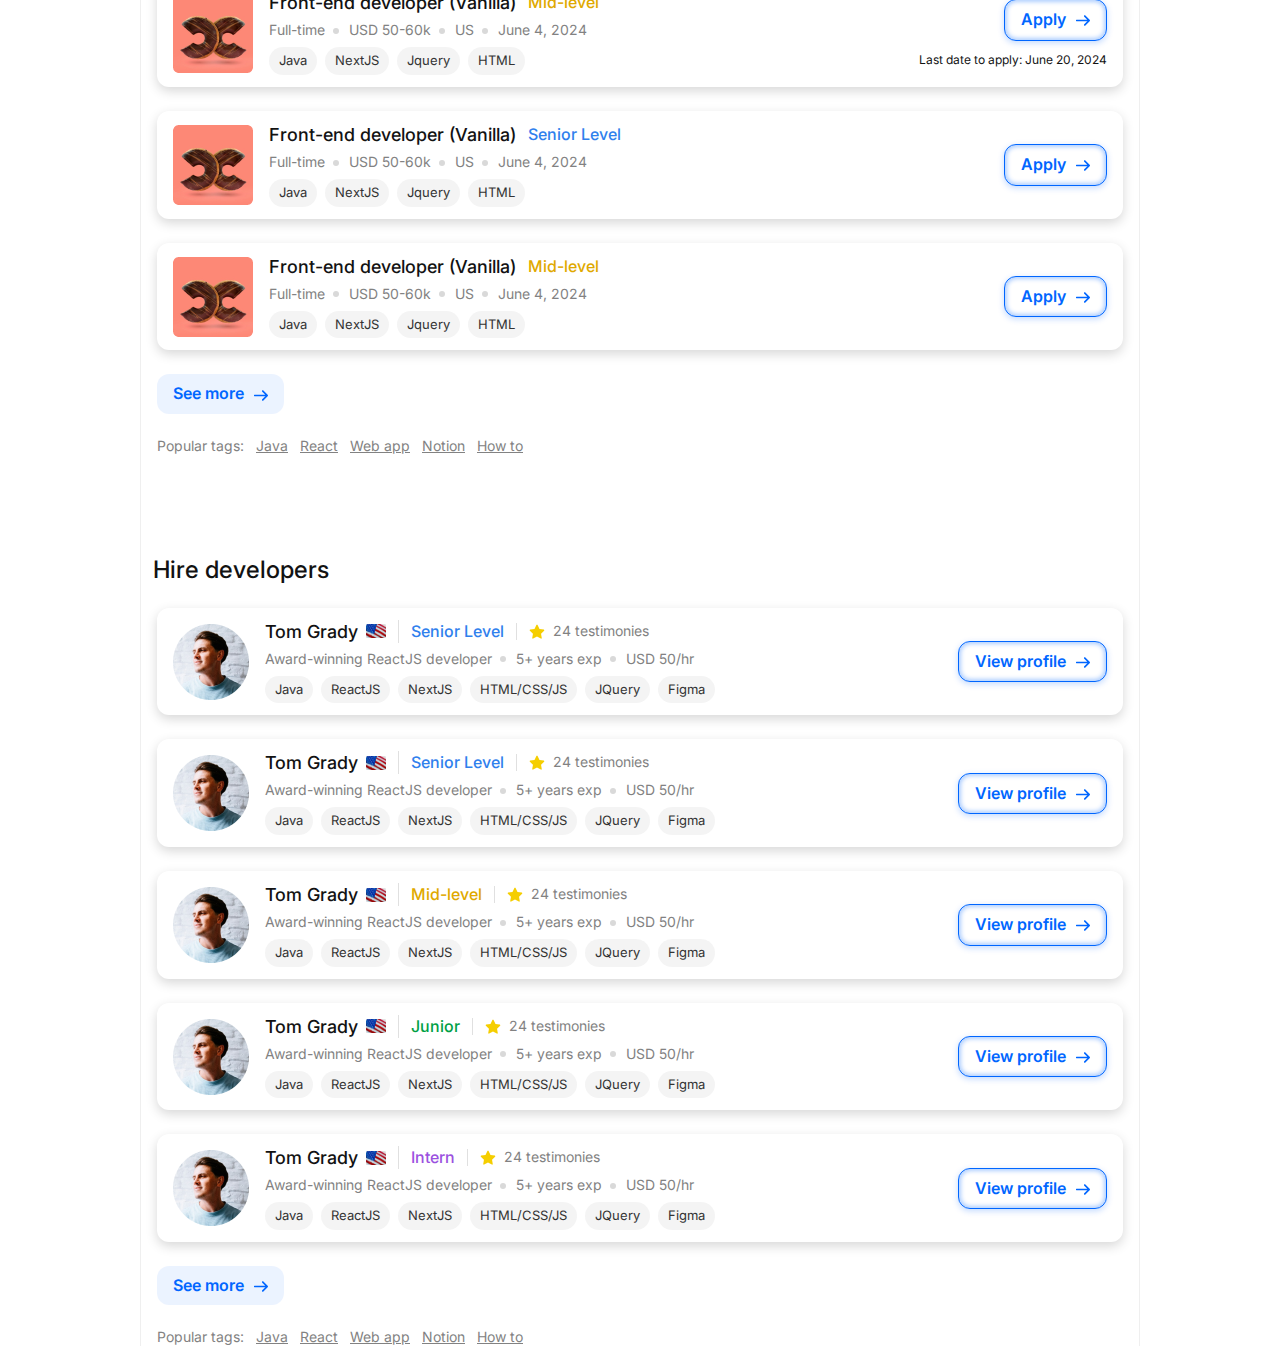
==== commit 9d79bb4e: "update" ====
--- a/index.html
+++ b/index.html
@@ -113,8 +113,8 @@
                         <div class="tags-section">
 
                             <div class="tags">
-                                <span class="simple-text fs-14 fw-normal ">2 answer</span> <span
-                                    class="simple-text fs-14 fw-normal ">a few minutes
+                                <span class="simple-text fs-14 fw-normal position-relative ps-3">2 answer</span> <span
+                                    class="simple-text fs-14 fw-normal position-relative ps-3 ">a few minutes
                                     ago</span>
                             </div>
 
@@ -133,8 +133,8 @@
                         <div class="tags-section">
 
                             <div class="tags">
-                                <span class="simple-text fs-14 fw-normal ">2 answer</span> <span
-                                    class="simple-text fs-14 fw-normal ">a few minutes
+                                <span class="simple-text fs-14 fw-normal position-relative ps-3 ">2 answer</span> <span
+                                    class="simple-text fs-14 fw-normal position-relative ps-3 ">a few minutes
                                     ago</span>
                             </div>
 
@@ -153,8 +153,8 @@
                         <div class="tags-section">
 
                             <div class="tags">
-                                <span class="simple-text fs-14 fw-normal ">2 answer</span> <span
-                                    class="simple-text fs-14 fw-normal ">a few minutes
+                                <span class="simple-text fs-14 fw-normal position-relative ps-3 ">2 answer</span> <span
+                                    class="simple-text fs-14 fw-normal position-relative ps-3 ">a few minutes
                                     ago</span>
                             </div>
 
@@ -173,8 +173,8 @@
                         <div class="tags-section">
 
                             <div class="tags">
-                                <span class="simple-text fs-14 fw-normal ">2 answer</span> <span
-                                    class="simple-text fs-14 fw-normal ">a few minutes
+                                <span class="simple-text fs-14 fw-normal position-relative ps-3 ">2 answer</span> <span
+                                    class="simple-text fs-14 fw-normal position-relative ps-3 ">a few minutes
                                     ago</span>
                             </div>
 
@@ -218,10 +218,10 @@
                                 <p class="question-text fs-18">Front-end developer (Vanilla)</p>
                                 <p class="color-secondary fw-medium">Senior Level</p>
                             </div>
-                            <div class="tags"> <span class="simple-text fs-14 fw-normal ">Full-time</span> </span> <span
-                                    class="simple-text fs-14 fw-normal ">USD 50-60k</span>
-                                <span class="simple-text fs-14 fw-normal ">US</span>
-                                <span class="simple-text fs-14 fw-normal ">June 4, 2024</span>
+                            <div class="tags"> <span class="simple-text fs-14 fw-normal position-relative ps-3 ">Full-time</span> </span> <span
+                                    class="simple-text fs-14 fw-normal position-relative ps-3 ">USD 50-60k</span>
+                                <span class="simple-text fs-14 fw-normal position-relative ps-3 ">US</span>
+                                <span class="simple-text fs-14 fw-normal position-relative ps-3 ">June 4, 2024</span>
                             </div>
                             <div class="tags"><a href="#" class="tag-button">Java</a> <a href="#"
                                     class="tag-button">NextJS</a> <a href="#" class="tag-button">Jquery</a> <a href="#"
@@ -242,10 +242,10 @@
                                 <p class="question-text fs-18">Front-end developer (Vanilla)</p>
                                 <p class="color-green fw-medium">Junior-level</p>
                             </div>
-                            <div class="tags"> <span class="simple-text fs-14 fw-normal ">Full-time</span> </span> <span
-                                    class="simple-text fs-14 fw-normal ">USD 50-60k</span>
-                                <span class="simple-text fs-14 fw-normal ">US</span>
-                                <span class="simple-text fs-14 fw-normal">June 4, 2024</span>
+                            <div class="tags"> <span class="simple-text fs-14 fw-normal position-relative ps-3 ">Full-time</span> </span> <span
+                                    class="simple-text fs-14 fw-normal position-relative ps-3 ">USD 50-60k</span>
+                                <span class="simple-text fs-14 fw-normal position-relative ps-3 ">US</span>
+                                <span class="simple-text fs-14 fw-normal position-relative ps-3">June 4, 2024</span>
                             </div>
                             <div class="tags"><a href="#" class="tag-button">Java</a> <a href="#"
                                     class="tag-button">NextJS</a> <a href="#" class="tag-button">Jquery</a> <a href="#"
@@ -266,10 +266,10 @@
                                 <p class="question-text fs-18">Front-end developer (Vanilla)</p>
                                 <p class="color-yellow fw-medium">Mid-level</p>
                             </div>
-                            <div class="tags"> <span class="simple-text fs-14 fw-normal">Full-time</span> </span> <span
-                                    class="simple-text fs-14 fw-normal">USD 50-60k</span>
-                                <span class="simple-text fs-14 fw-normal">US</span>
-                                <span class="simple-text fs-14 fw-normal">June 4, 2024</span>
+                            <div class="tags"> <span class="simple-text fs-14 fw-normal position-relative ps-3">Full-time</span> </span> <span
+                                    class="simple-text fs-14 fw-normal position-relative ps-3">USD 50-60k</span>
+                                <span class="simple-text fs-14 fw-normal position-relative ps-3">US</span>
+                                <span class="simple-text fs-14 fw-normal position-relative ps-3">June 4, 2024</span>
                             </div>
                             <div class="tags"><a href="#" class="tag-button">Java</a> <a href="#"
                                     class="tag-button">NextJS</a> <a href="#" class="tag-button">Jquery</a> <a href="#"
@@ -294,10 +294,10 @@
                                 <p class="question-text fs-18">Front-end developer (Vanilla)</p>
                                 <p class="color-secondary fw-medium">Senior Level</p>
                             </div>
-                            <div class="tags"> <span class="simple-text fs-14 fw-normal">Full-time</span> </span> <span
-                                    class="simple-text fs-14 fw-normal">USD 50-60k</span>
-                                <span class="simple-text fs-14 fw-normal">US</span>
-                                <span class="simple-text fs-14 fw-normal">June 4, 2024</span>
+                            <div class="tags"> <span class="simple-text fs-14 fw-normal position-relative ps-3">Full-time</span> </span> <span
+                                    class="simple-text fs-14 fw-normal position-relative ps-3">USD 50-60k</span>
+                                <span class="simple-text fs-14 fw-normal position-relative ps-3">US</span>
+                                <span class="simple-text fs-14 fw-normal position-relative ps-3">June 4, 2024</span>
                             </div>
                             <div class="tags"><a href="#" class="tag-button">Java</a> <a href="#"
                                     class="tag-button">NextJS</a> <a href="#" class="tag-button">Jquery</a> <a href="#"
@@ -318,10 +318,10 @@
                                 <p class="question-text fs-18">Front-end developer (Vanilla)</p>
                                 <p class="color-yellow fw-medium">Mid-level</p>
                             </div>
-                            <div class="tags"> <span class="simple-text fs-14 fw-normal">Full-time</span> </span> <span
-                                    class="simple-text fs-14 fw-normal">USD 50-60k</span>
-                                <span class="simple-text fs-14 fw-normal">US</span>
-                                <span class="simple-text fs-14 fw-normal">June 4, 2024</span>
+                            <div class="tags"> <span class="simple-text fs-14 fw-normal position-relative ps-3">Full-time</span> </span> <span
+                                    class="simple-text fs-14 fw-normal position-relative ps-3">USD 50-60k</span>
+                                <span class="simple-text fs-14 fw-normal position-relative ps-3">US</span>
+                                <span class="simple-text fs-14 fw-normal position-relative ps-3">June 4, 2024</span>
                             </div>
                             <div class="tags"><a href="#" class="tag-button">Java</a> <a href="#"
                                     class="tag-button">NextJS</a> <a href="#" class="tag-button">Jquery</a> <a href="#"
@@ -372,10 +372,10 @@
                                     <p class="simple-text fs-14 fw-normal">24 testimonies</p>
                                 </div>
                             </div>
-                            <div class="tags"> <span class="simple-text fs-14 fw-normal">Award-winning ReactJS
+                            <div class="tags"> <span class="simple-text fs-14 fw-normal position-relative ps-3">Award-winning ReactJS
                                     developer</span> </span>
-                                <span class="simple-text fs-14 fw-normal">5+ years exp</span>
-                                <span class="simple-text fs-14 fw-normal">USD 50/hr</span>
+                                <span class="simple-text fs-14 fw-normal position-relative ps-3">5+ years exp</span>
+                                <span class="simple-text fs-14 fw-normal position-relative ps-3">USD 50/hr</span>
                             </div>
                             <div class="tags"><a href="#" class="tag-button">Java</a> <a href="#"
                                     class="tag-button">ReactJS</a> <a href="#" class="tag-button">NextJS</a> <a href="#"
@@ -403,10 +403,10 @@
                                     <p class="simple-text fs-14 fw-normal">24 testimonies</p>
                                 </div>
                             </div>
-                            <div class="tags"> <span class="simple-text fs-14 fw-normal">Award-winning ReactJS
+                            <div class="tags"> <span class="simple-text fs-14 fw-normal position-relative ps-3">Award-winning ReactJS
                                     developer</span> </span>
-                                <span class="simple-text fs-14 fw-normal">5+ years exp</span>
-                                <span class="simple-text fs-14 fw-normal">USD 50/hr</span>
+                                <span class="simple-text fs-14 fw-normal position-relative ps-3">5+ years exp</span>
+                                <span class="simple-text fs-14 fw-normal position-relative ps-3">USD 50/hr</span>
                             </div>
                             <div class="tags"><a href="#" class="tag-button">Java</a> <a href="#"
                                     class="tag-button">ReactJS</a> <a href="#" class="tag-button">NextJS</a> <a href="#"
@@ -434,10 +434,10 @@
                                     <p class="simple-text fs-14 fw-normal">24 testimonies</p>
                                 </div>
                             </div>
-                            <div class="tags"> <span class="simple-text fs-14 fw-normal">Award-winning ReactJS
+                            <div class="tags"> <span class="simple-text fs-14 fw-normal position-relative ps-3">Award-winning ReactJS
                                     developer</span> </span>
-                                <span class="simple-text fs-14 fw-normal">5+ years exp</span>
-                                <span class="simple-text fs-14 fw-normal">USD 50/hr</span>
+                                <span class="simple-text fs-14 fw-normal position-relative ps-3">5+ years exp</span>
+                                <span class="simple-text fs-14 fw-normal position-relative ps-3">USD 50/hr</span>
                             </div>
                             <div class="tags"><a href="#" class="tag-button">Java</a> <a href="#"
                                     class="tag-button">ReactJS</a> <a href="#" class="tag-button">NextJS</a> <a href="#"
@@ -465,10 +465,10 @@
                                     <p class="simple-text fs-14 fw-normal">24 testimonies</p>
                                 </div>
                             </div>
-                            <div class="tags"> <span class="simple-text fs-14 fw-normal">Award-winning ReactJS
+                            <div class="tags"> <span class="simple-text fs-14 fw-normal position-relative ps-3">Award-winning ReactJS
                                     developer</span> </span>
-                                <span class="simple-text fs-14 fw-normal">5+ years exp</span>
-                                <span class="simple-text fs-14 fw-normal">USD 50/hr</span>
+                                <span class="simple-text fs-14 fw-normal position-relative ps-3">5+ years exp</span>
+                                <span class="simple-text fs-14 fw-normal position-relative ps-3">USD 50/hr</span>
                             </div>
                             <div class="tags"><a href="#" class="tag-button">Java</a> <a href="#"
                                     class="tag-button">ReactJS</a> <a href="#" class="tag-button">NextJS</a> <a href="#"
@@ -496,10 +496,10 @@
                                     <p class="simple-text fs-14 fw-normal">24 testimonies</p>
                                 </div>
                             </div>
-                            <div class="tags"> <span class="simple-text fs-14 fw-normal">Award-winning ReactJS
+                            <div class="tags"> <span class="simple-text fs-14 fw-normal position-relative ps-3">Award-winning ReactJS
                                     developer</span> </span>
-                                <span class="simple-text fs-14 fw-normal">5+ years exp</span>
-                                <span class="simple-text fs-14 fw-normal">USD 50/hr</span>
+                                <span class="simple-text fs-14 fw-normal position-relative ps-3">5+ years exp</span>
+                                <span class="simple-text fs-14 fw-normal position-relative ps-3">USD 50/hr</span>
                             </div>
                             <div class="tags"><a href="#" class="tag-button">Java</a> <a href="#"
                                     class="tag-button">ReactJS</a> <a href="#" class="tag-button">NextJS</a> <a href="#"
--- a/assests/css/common.css
+++ b/assests/css/common.css
@@ -139,20 +139,24 @@
     color: #BC00DB;
 }
 
+.fs-12 {
+    font-size: 12px !important;
+}
+
+.fs-13 {
+    font-size: 13px !important;
+}
+
+.fs-14 {
+    font-size: 14px !important;
+}
+
 .fs-16 {
     font-size: 16px !important;
 }
 
 .fs-18 {
     font-size: 18px !important;
-}
-
-.fs-14 {
-    font-size: 14px !important;
-}
-
-.fs-12 {
-    font-size: 12px;
 }
 
 button {
@@ -293,7 +297,8 @@
     box-shadow: 0px 4px 12px 0px #00000029;
 }
 
-.inner-content .simple-text::before {
+.inner-content .simple-text::before,
+.customize-btn .simple-text::before {
     content: '';
     position: absolute;
     left: 0;
@@ -305,7 +310,8 @@
     transform: translateY(-50%);
 }
 
-.inner-content .simple-text:first-child::before {
+.inner-content .simple-text:first-child::before,
+.customize-btn .simple-text:first-child::before {
     display: none;
 }
 
@@ -315,18 +321,19 @@
     gap: 16px;
 }
 
-
-.simple-text {
-    position: relative;
+.inner-content .simple-text,
+.popular-tags .simple-text {
     color: #828282;
-}
-
-.inner-content .simple-text {
-    padding-left: 16px;
-}
-
-.inner-content .simple-text:first-child {
-    padding-left: 0;
+    line-height: 16.94px;
+}
+
+.customize-btn .simple-text{
+    line-height: 15.73px;
+}
+
+.inner-content .simple-text:first-child,
+.customize-btn .simple-text:first-child {
+    padding-left: 0 !important;
 }
 
 
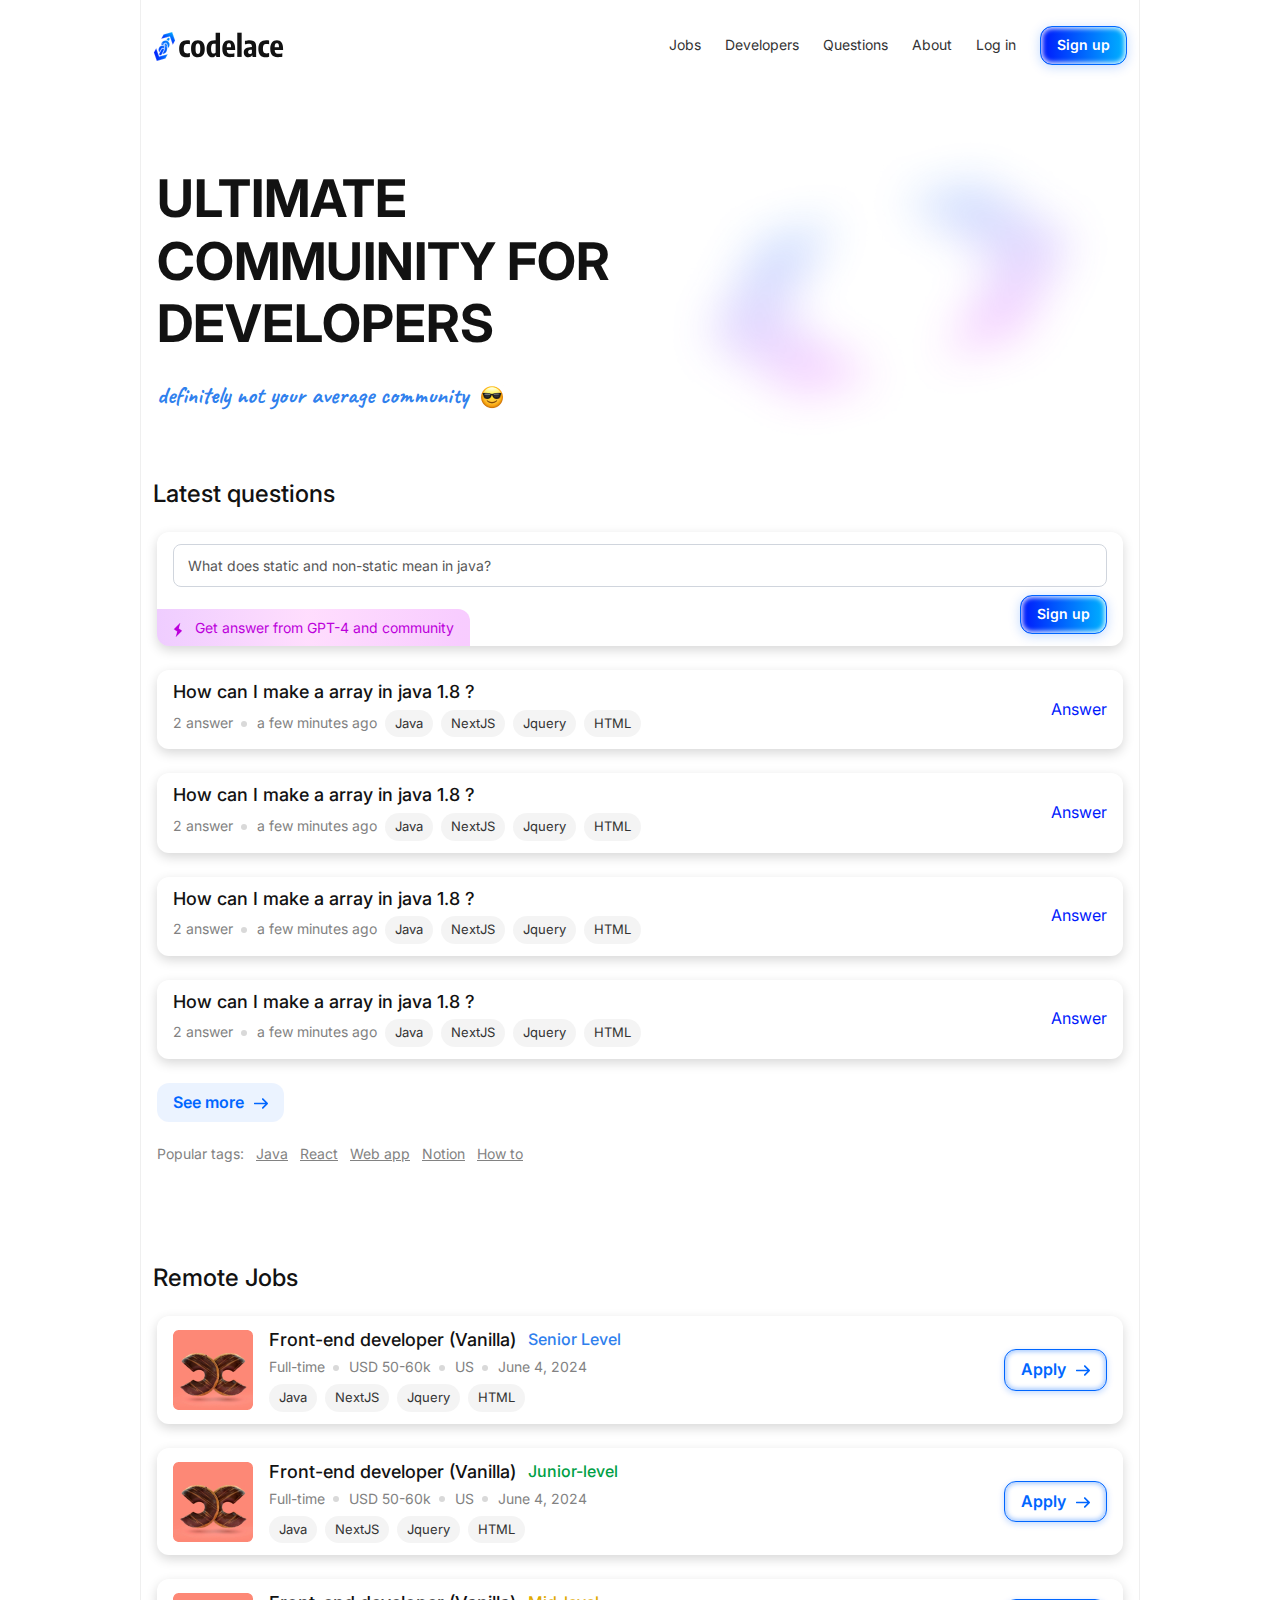
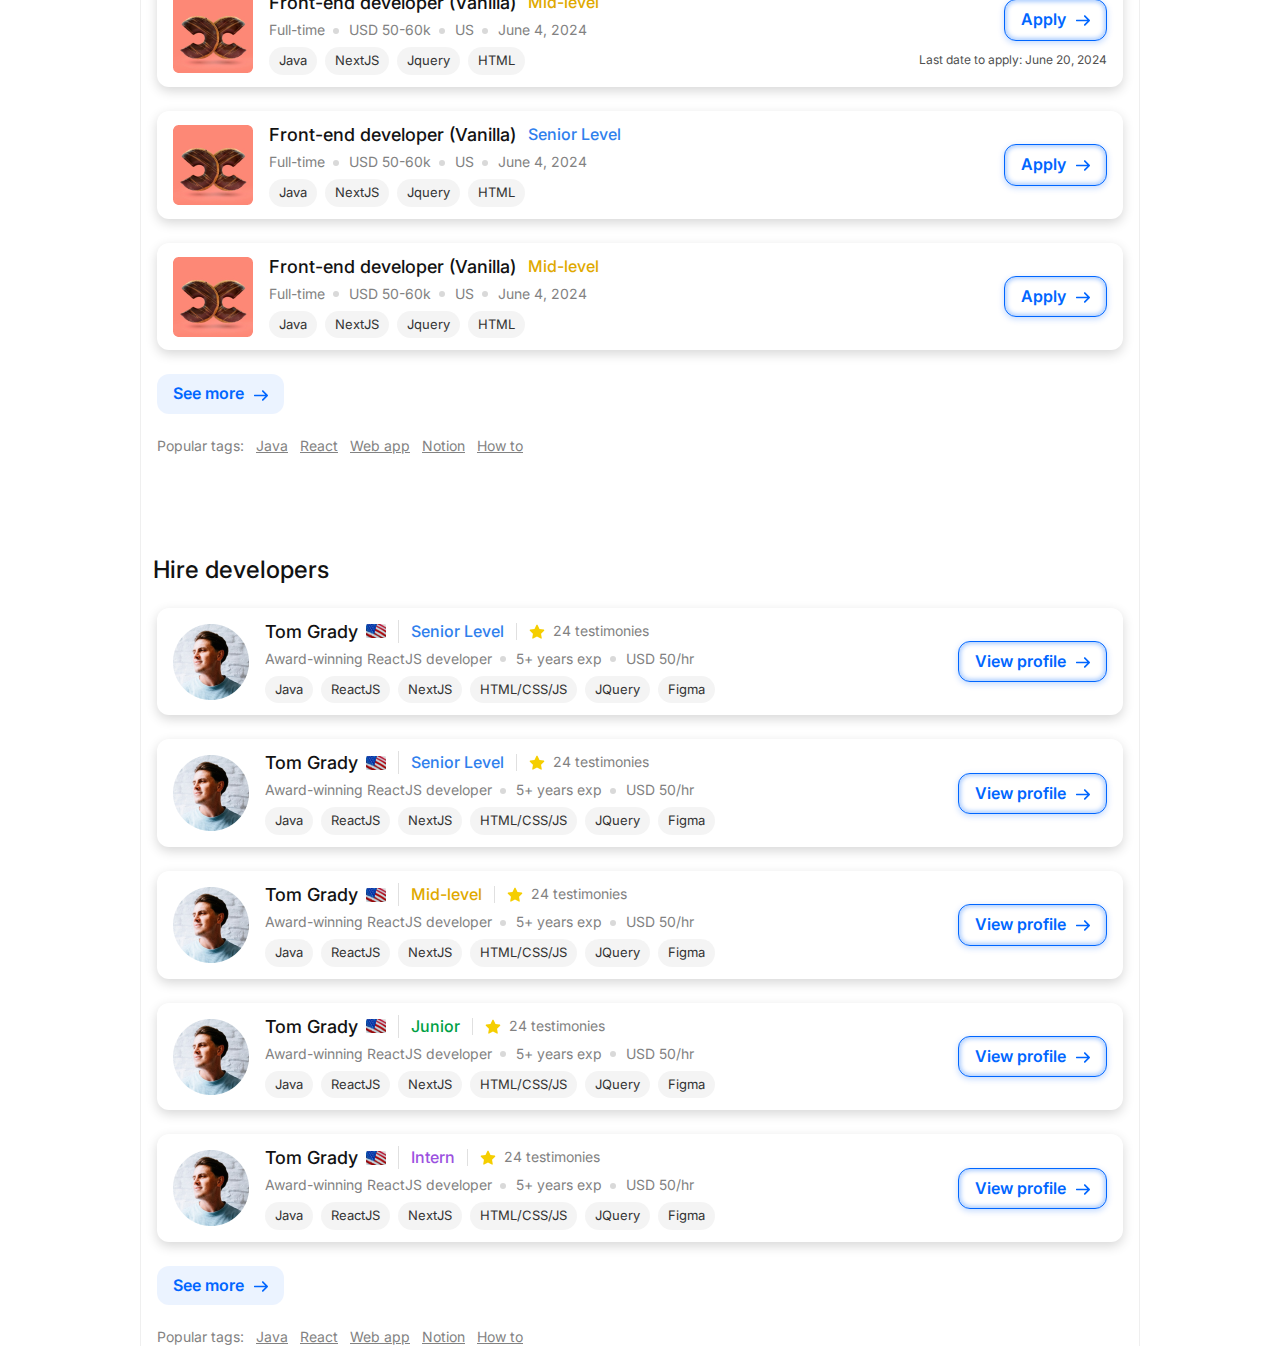
==== commit b84e743a: "update" ====
--- a/index.html
+++ b/index.html
@@ -277,11 +277,11 @@
                         </div>
                     </div>
 
-                    <div class="action-button text-center text-md-end">
+                    <div class="text-center text-md-end">
                         <a href="" class="btn btn-tertiary fs-16">Apply <span class="right-arrow"><img
                                     src="assests/images/right-arrow.png" alt=""></span></a>
 
-                        <p>Last date to apply: June 20, 2024</p>
+                        <p class="status-text fs-12 fw-normal">Last date to apply: June 20, 2024</p>
                     </div>
                 </div>
 
--- a/assests/css/common.css
+++ b/assests/css/common.css
@@ -116,27 +116,43 @@
 }
 
 .color-blue {
-    color: #0019FC;
+    color: #0019FC !important;
+}
+
+.color-primary{
+    color: #0066FF !important;
 }
 
 .color-secondary {
-    color: #2F80ED;
+    color: #2F80ED !important;
+}
+
+.color-gray{
+    color: #4F4F4F;
+}
+
+.color-lightblack{
+     color: #333333;
+}
+
+.color-red {
+    color: #E11125 !important;
 }
 
 .color-green {
-    color: #00A045;
+    color: #00A045 !important;
 }
 
 .color-yellow {
-    color: #E0A900;
+    color: #E0A900 !important;
 }
 
 .color-purple {
-    color: #9B51E0;
+    color: #9B51E0 !important;
 }
 
 .text-purple {
-    color: #BC00DB;
+    color: #BC00DB !important;
 }
 
 .fs-12 {
@@ -160,7 +176,9 @@
 }
 
 button {
-    font-size: 16px;
+    background: none;
+    border: none;
+    padding: 0;
 }
 
 .btn {
@@ -272,11 +290,10 @@
     color: #4C64FF;
 }
 
-.action-button p {
-    font-size: 12px;
-    font-weight: 400;
+.status-text {
     line-height: 14.52px;
     margin-top: 12px;
+    color: #4F4F4F;
 }
 
 
@@ -310,6 +327,11 @@
     transform: translateY(-50%);
 }
 
+.customize-btn .simple-text::before{
+    width: 4px !important;
+    height: 4px !important;
+}
+
 .inner-content .simple-text:first-child::before,
 .customize-btn .simple-text:first-child::before {
     display: none;
@@ -328,6 +350,7 @@
 }
 
 .customize-btn .simple-text{
+    color: #0066FF;
     line-height: 15.73px;
 }
 
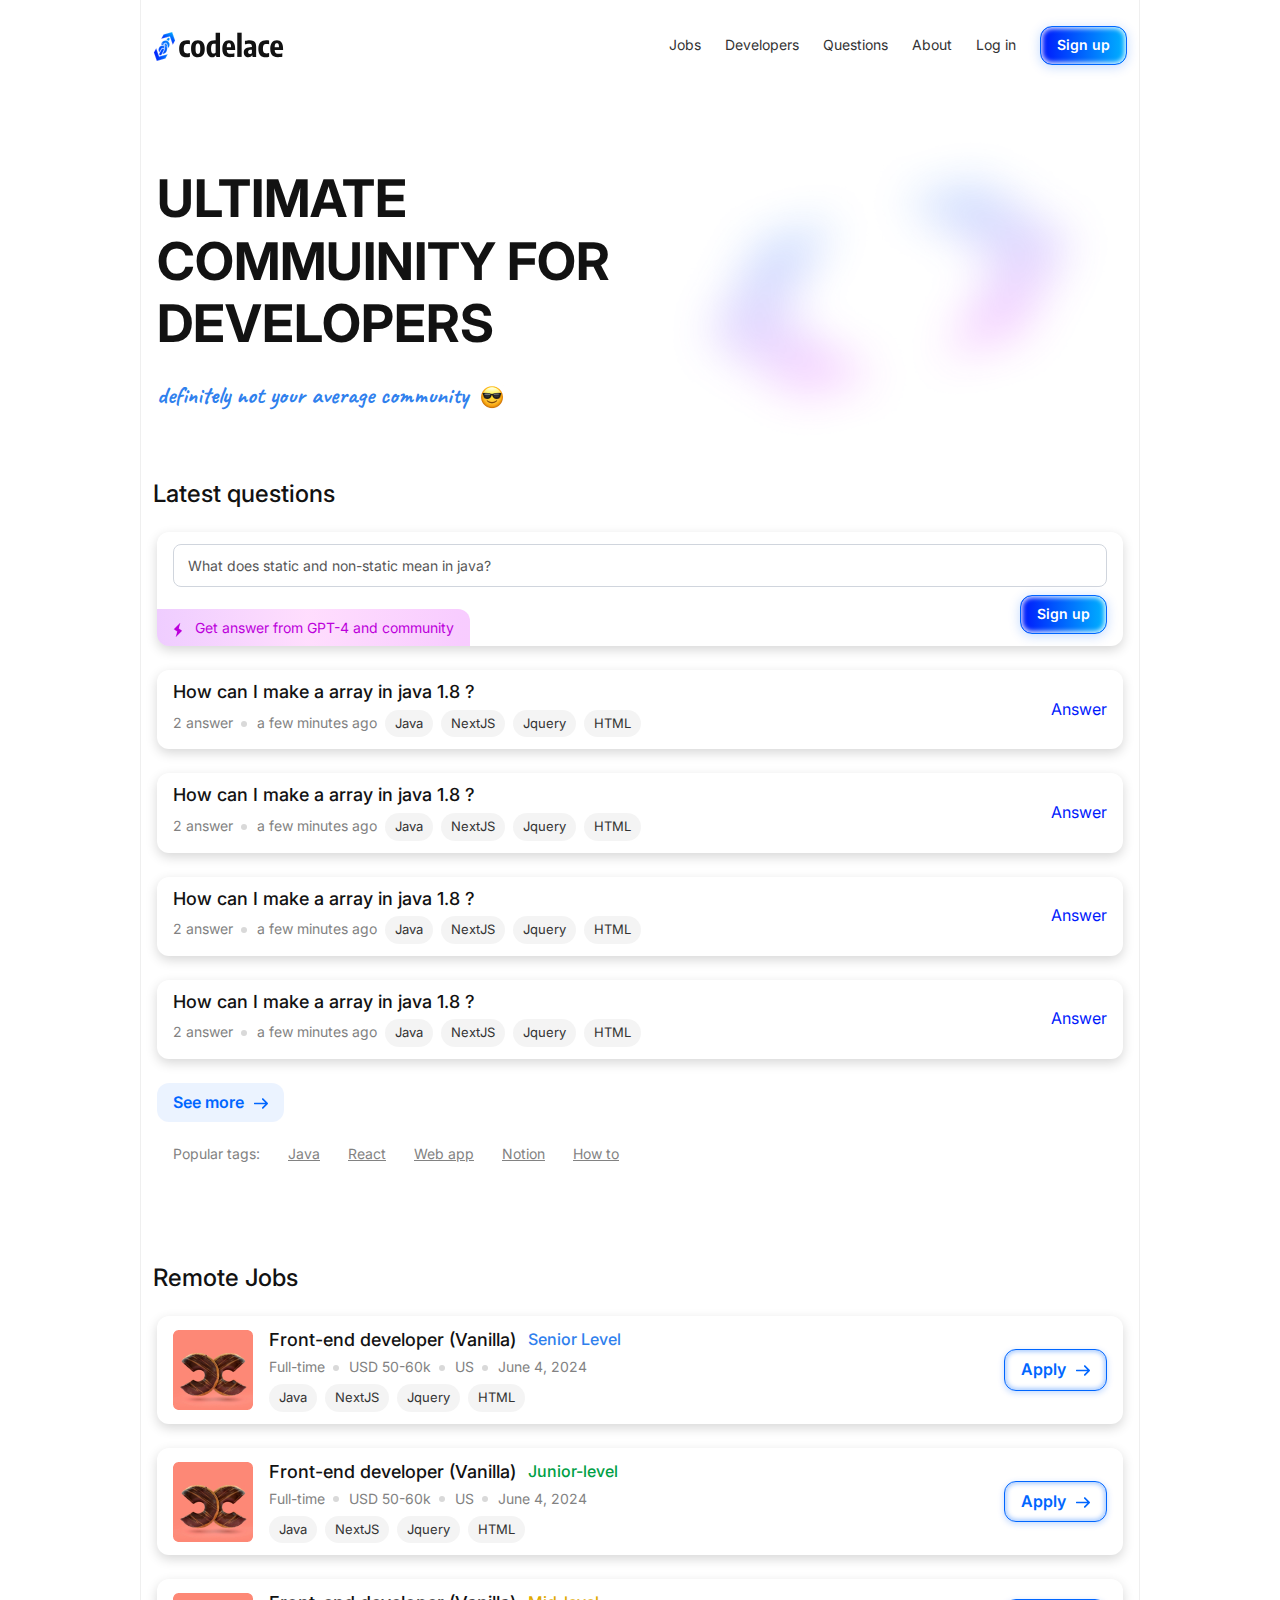
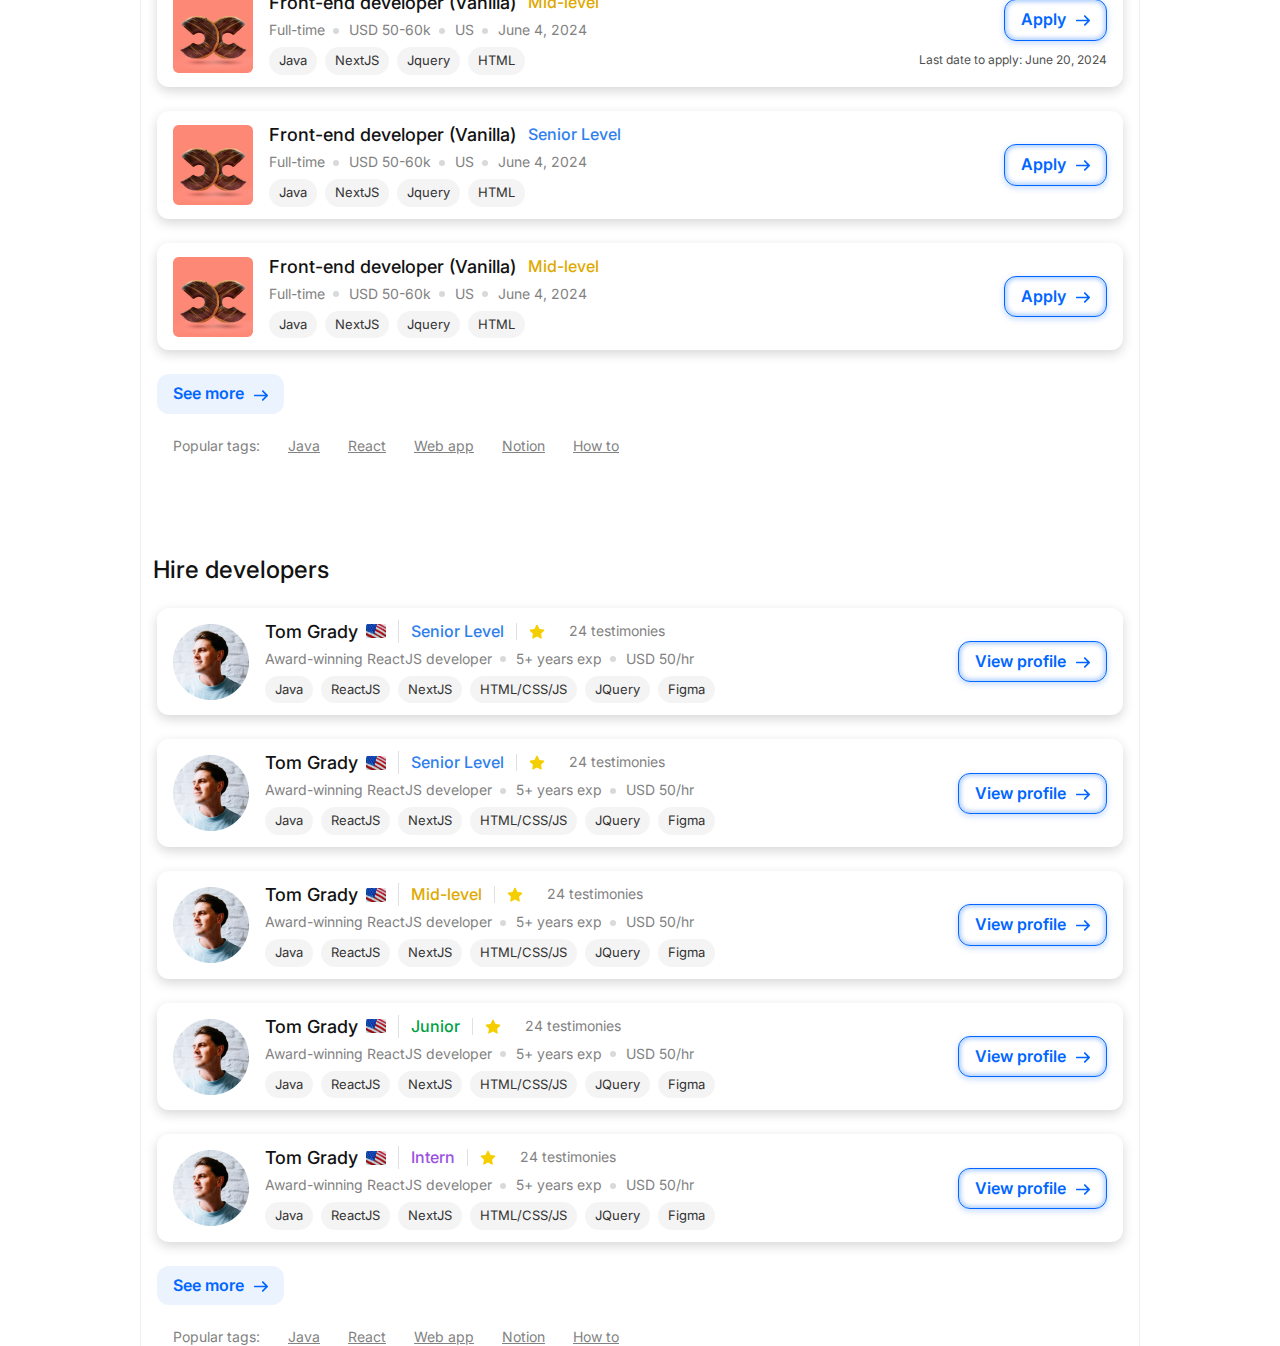
==== commit 5a4142ae: "update" ====
--- a/index.html
+++ b/index.html
@@ -15,7 +15,7 @@
 <body>
 
     <!-- navbar section start -->
-    <div class="container ">
+    <div class="main-container container">
         <nav class="navbar navbar-expand-lg ">
             <a class="navbar-brand me-0" href="index.html">
                 <img src="/assests/images/logo.svg" alt="" />
@@ -59,7 +59,7 @@
         <!-- hero section start -->
 
 
-        <div class="hero-section row align-items-center">
+        <div class="row align-items-center pt-38">
             <div class="col-12 col-md-9 col-lg-6 px-3">
                 <div>
                     <h1>ULTIMATE COMMUINITY FOR DEVELOPERS</h1>
--- a/assests/css/common.css
+++ b/assests/css/common.css
@@ -6,10 +6,18 @@
     color: #121212;
 }
 
-.container {
+.main-container.container {
     max-width: 1000px !important;
     border-left: 1px solid #EFEFEF;
     border-right: 1px solid #EFEFEF;
+}
+
+.community-container.container {
+    max-width: 1140px !important;
+}
+
+.nav-section{
+    border-bottom: 1px solid #EFEFEF
 }
 
 .navbar {
@@ -102,24 +110,55 @@
     text-decoration: none;
 }
 
+.lh-15 {
+    line-height: 15.73px;
+}
+
+.gap-10 {
+    gap: 10px;
+}
+
+.gap-12 {
+    gap: 12px;
+}
+
+.mt-10 {
+    margin-top: 10px !important;
+}
+
+.mt-12 {
+    margin-top: 12px !important;
+}
+
+.mt-14 {
+    margin-top: 14px !important;
+}
+
+.mt-20 {
+    margin-top: 20px !important;
+}
 
 .pt-30 {
-    padding-top: 30px;
+    padding-top: 30px !important;
+}
+
+.pt-38 {
+    padding-top: 38px;
 }
 
 .pt-80 {
-    padding-top: 80px;
+    padding-top: 80px !important;
 }
 
 .pt-100 {
-    padding-top: 100px;
+    padding-top: 100px !important;
 }
 
 .color-blue {
     color: #0019FC !important;
 }
 
-.color-primary{
+.color-primary {
     color: #0066FF !important;
 }
 
@@ -127,12 +166,16 @@
     color: #2F80ED !important;
 }
 
-.color-gray{
-    color: #4F4F4F;
-}
-
-.color-lightblack{
-     color: #333333;
+.color-gray {
+    color: #4F4F4F !important;
+}
+
+.text-gray {
+    color: #828282;
+}
+
+.color-lightblack {
+    color: #333333 !important;
 }
 
 .color-red {
@@ -155,8 +198,27 @@
     color: #BC00DB !important;
 }
 
+.bg-lightblue {
+    background: #0066FF14;
+}
+
+.border-green {
+    border: 1px solid #00C113;
+}
+
+.border-y {
+    border-top: 1px solid #EFEFEF;
+    border-bottom: 1px solid #EFEFEF;
+}
+
+.border-x{
+    border-left: 1px solid #EFEFEF;
+    border-right: 1px solid #EFEFEF;
+}
+
 .fs-12 {
     font-size: 12px !important;
+    line-height: 14.52px !important;
 }
 
 .fs-13 {
@@ -290,15 +352,28 @@
     color: #4C64FF;
 }
 
+.like-button {
+    background: white;
+    padding: 6px 10px 6px 10px;
+    gap: 6px;
+    border-radius: 100px
+}
+
+.accepted-btn {
+    font-size: 12px;
+    font-weight: 700;
+    line-height: 14.52px;
+    background: #00C113;
+    color: #fff;
+    padding: 4px 8px 4px 8px;
+    gap: 4px;
+    border-radius: 100px;
+}
+
+
 .status-text {
-    line-height: 14.52px;
     margin-top: 12px;
     color: #4F4F4F;
-}
-
-
-.hero-section {
-    padding-top: 38px;
 }
 
 .questions-section .inner-content,
@@ -327,7 +402,7 @@
     transform: translateY(-50%);
 }
 
-.customize-btn .simple-text::before{
+.customize-btn .simple-text::before {
     width: 4px !important;
     height: 4px !important;
 }
@@ -339,6 +414,7 @@
 
 .inner-description {
     display: flex;
+    flex-wrap: wrap;
     align-items: center;
     gap: 16px;
 }
@@ -349,7 +425,7 @@
     line-height: 16.94px;
 }
 
-.customize-btn .simple-text{
+.customize-btn .simple-text {
     color: #0066FF;
     line-height: 15.73px;
 }
@@ -375,6 +451,7 @@
 .tags {
     display: flex;
     align-items: center;
+    flex-wrap: wrap;
     gap: 8px;
     margin-top: 8px;
 }
@@ -401,13 +478,11 @@
     color: #575757;
 }
 
-.gap-12 {
-    gap: 12px;
-}
-
-
-.flex-title .simple-text {
-    padding-left: 0;
+
+
+.simple-text {
+    position: relative;
+    padding-left: 16px;
 }
 
 .flex-title .simple-text::before {
@@ -427,6 +502,34 @@
     padding-left: 0;
 }
 
+
+.comments p,
+.comments a,
+.comments span {
+    font-size: 12px;
+    line-height: 24px;
+}
+
+.read-more {
+    font-size: 13px;
+    font-weight: 400;
+    line-height: 15.73px;
+    padding: 8px 12px 8px 12px;
+}
+
+.profile-btn {
+    font-weight: 600;
+    line-height: 15.73px;
+    background: #0066FF14;
+    padding: 6px 10px 6px 10px;
+    border-radius: 6px 0px 0px 0px;
+    gap: 8px;
+}
+
+.grid-section {
+    display: grid;
+    grid-template-columns: 1fr minmax(auto, 650px) 1fr;
+}
 
 
 /* responsive */
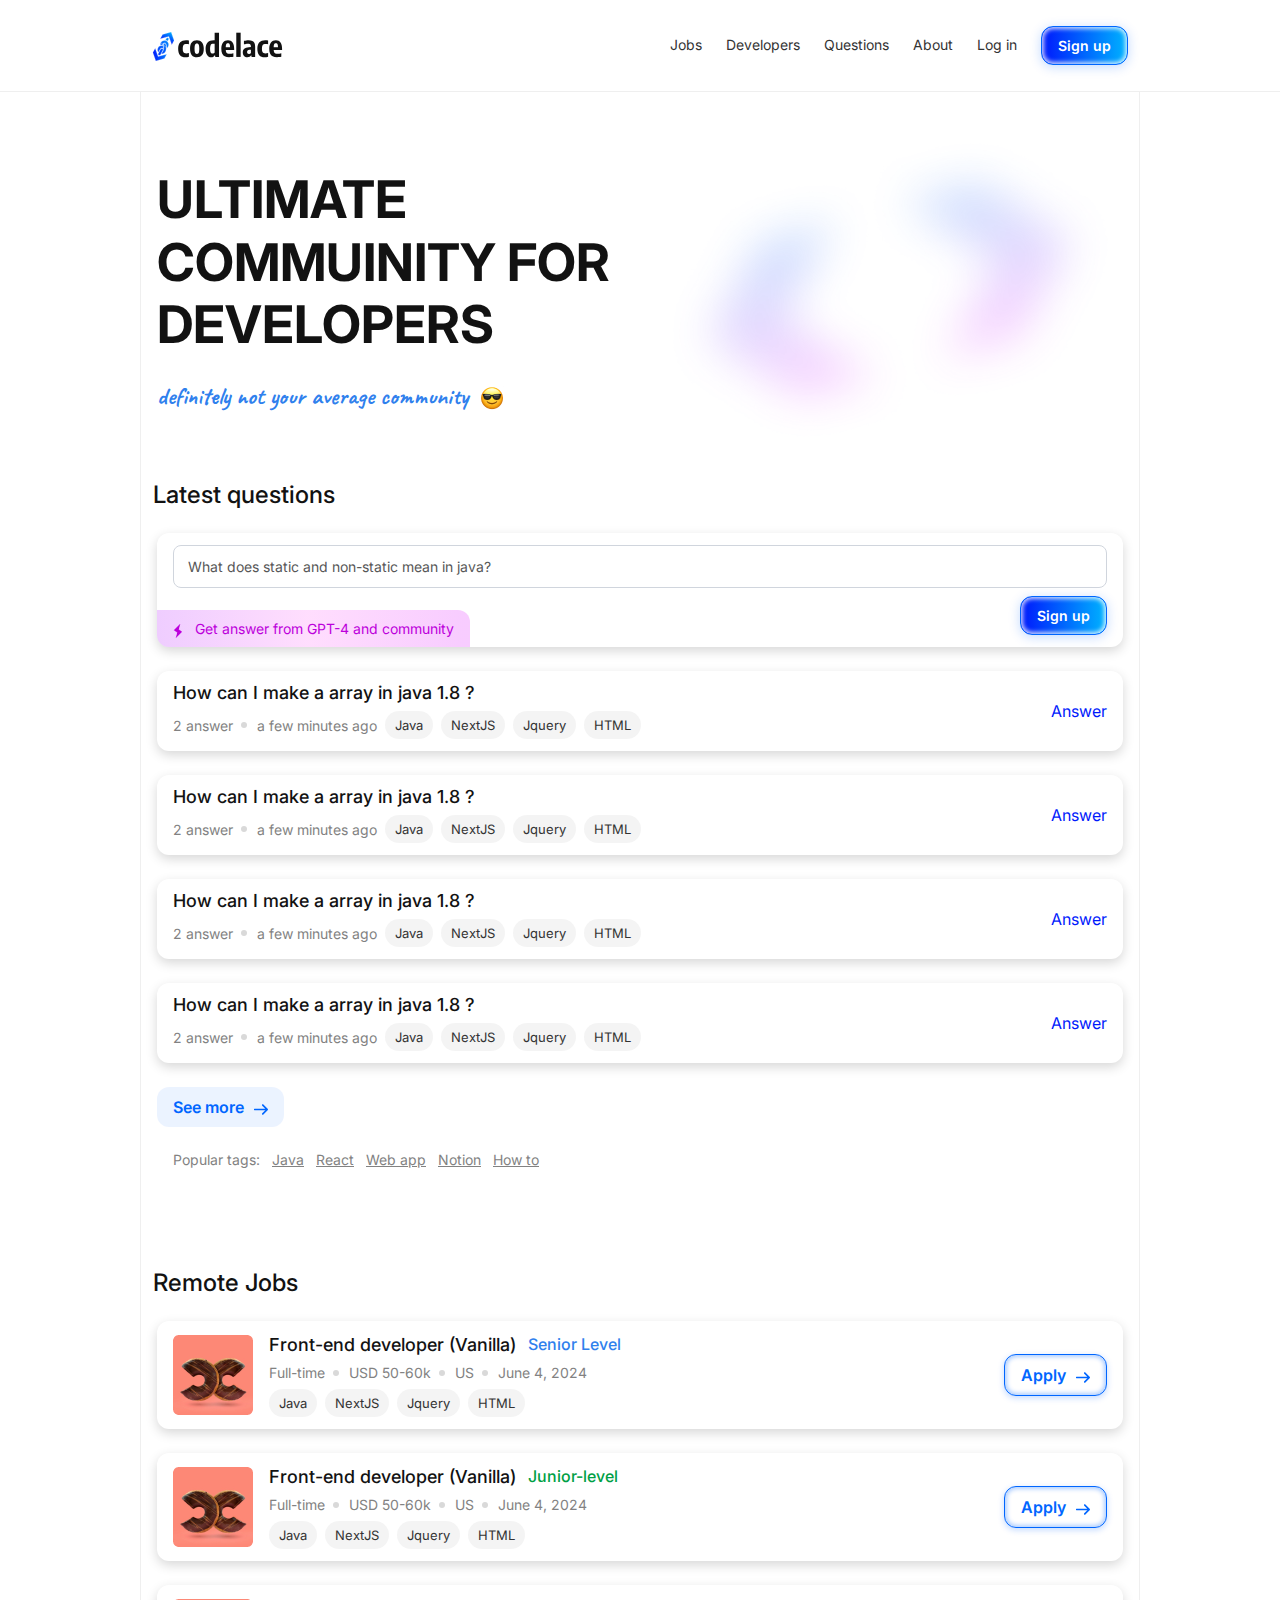
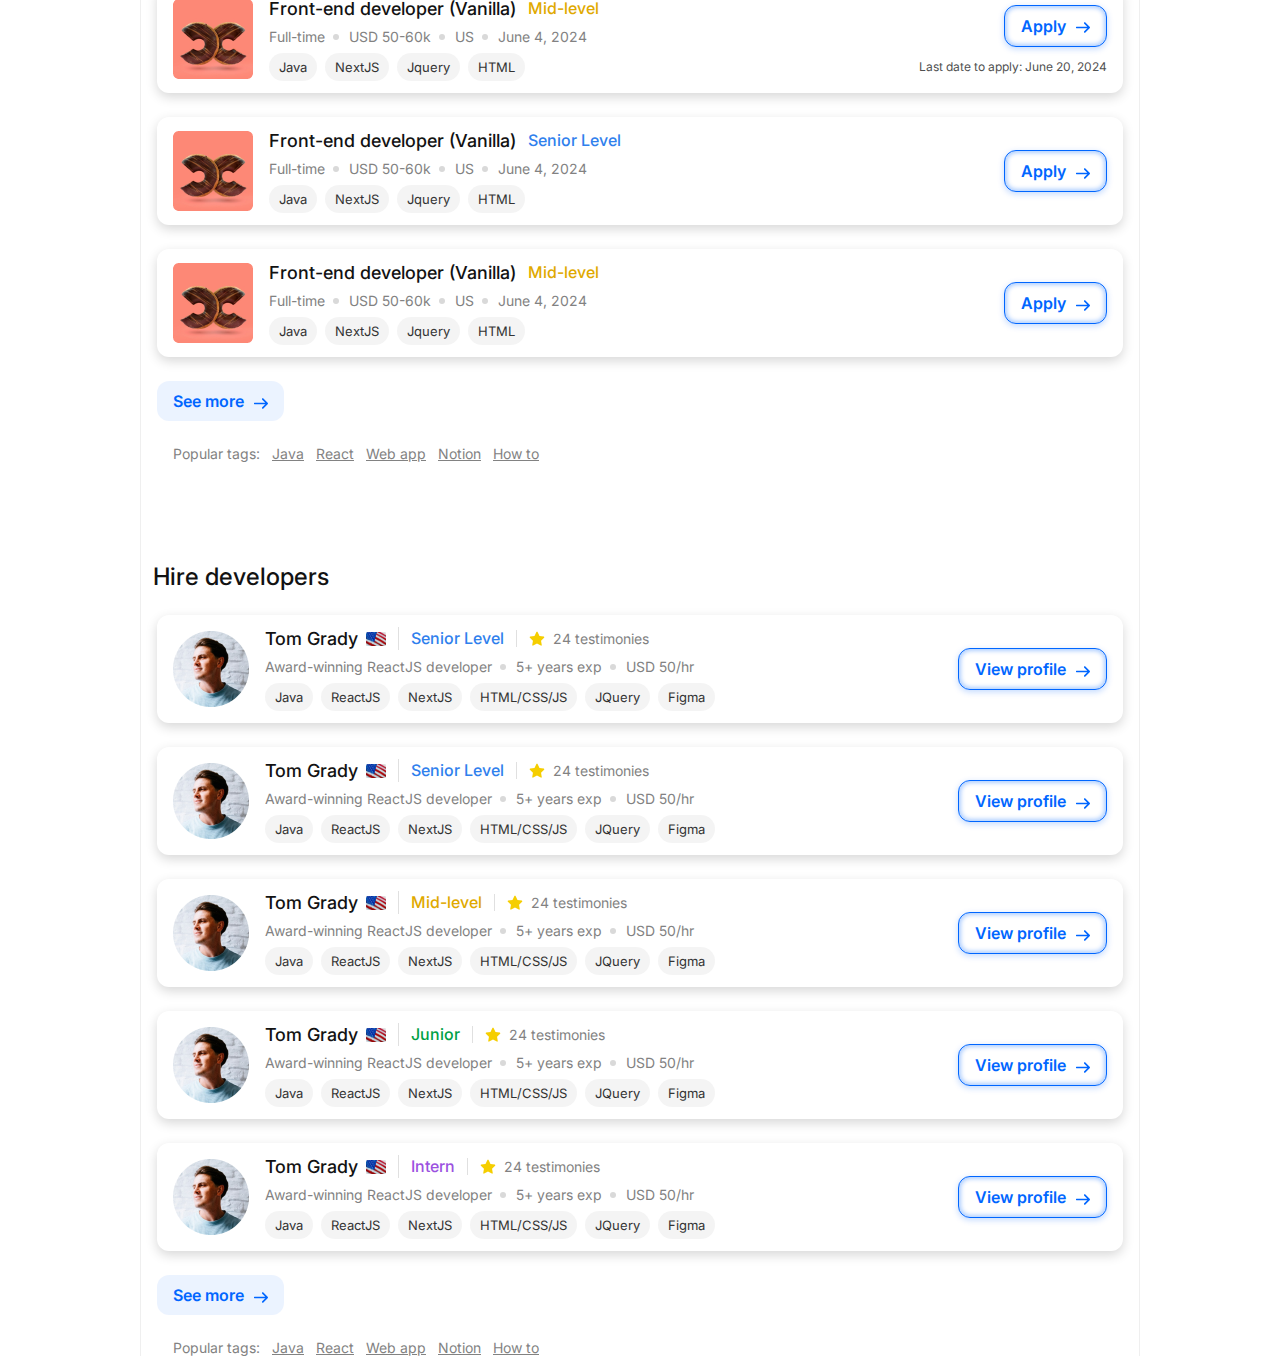
==== commit c6339bb3: "update" ====
--- a/index.html
+++ b/index.html
@@ -15,7 +15,8 @@
 <body>
 
     <!-- navbar section start -->
-    <div class="main-container container">
+     <section class="border-y border-top-0">
+    <div class="main-container container ">
         <nav class="navbar navbar-expand-lg ">
             <a class="navbar-brand me-0" href="index.html">
                 <img src="/assests/images/logo.svg" alt="" />
@@ -53,13 +54,15 @@
                 </div>
             </div>
         </nav>
-        <!-- navbar section end -->
-
-
-        <!-- hero section start -->
-
-
-        <div class="row align-items-center pt-38">
+    </div>
+</section>
+    <!-- navbar section end -->
+
+
+    <!-- hero section start -->
+
+    <div class="main-container container  pt-38 border-x">
+        <div class="row align-items-center">
             <div class="col-12 col-md-9 col-lg-6 px-3">
                 <div>
                     <h1>ULTIMATE COMMUINITY FOR DEVELOPERS</h1>
@@ -75,12 +78,12 @@
                 </div>
             </div>
         </div>
-
-        <!-- hero section end -->
-
-        <!-- questions section -->
-
-        <div class="row questions-section pt-30">
+    </div>
+    <!-- hero section end -->
+
+    <!-- questions section -->
+    <div class="main-container container  pt-30 border-x">
+        <div class="row questions-section">
             <h2 class="text-center text-sm-start">Latest questions</h2>
             <div class="col-12 px-3">
                 <div class="inner-content d-block position-relative overflow-hidden mt-4">
@@ -192,34 +195,37 @@
 
                 <div class="popular-tags d-flex flex-wrap align-items-center mt-4">
                     <span class="simple-text fs-14 fw-normal ">Popular tags:</span>
-                    <a href="" class="simple-text text-decoration-underline fs-14 fw-normal ">Java</a>
-                    <a href="" class="simple-text text-decoration-underline fs-14 fw-normal ">React</a>
-                    <a href="" class="simple-text text-decoration-underline fs-14 fw-normal ">Web app</a>
-                    <a href="" class="simple-text text-decoration-underline fs-14 fw-normal ">Notion</a>
-                    <a href="" class="simple-text text-decoration-underline fs-14 fw-normal ">How to</a>
+                    <a href="" class="simple-text ps-0 text-decoration-underline fs-14 fw-normal ">Java</a>
+                    <a href="" class="simple-text ps-0 text-decoration-underline fs-14 fw-normal ">React</a>
+                    <a href="" class="simple-text ps-0 text-decoration-underline fs-14 fw-normal ">Web app</a>
+                    <a href="" class="simple-text ps-0 text-decoration-underline fs-14 fw-normal ">Notion</a>
+                    <a href="" class="simple-text ps-0 text-decoration-underline fs-14 fw-normal ">How to</a>
                 </div>
 
             </div>
         </div>
-
-
-        <!-- Remote jobs -->
-
-        <div class="row jobs-section pt-100">
+    </div>
+
+
+    <!-- Remote jobs -->
+    <div class="main-container container  pt-100 border-x">
+        <div class="row jobs-section">
             <h2 class="mb-4 text-center text-sm-start">Remote Jobs</h2>
             <div class="col-12 px-3">
 
                 <div class="inner-content">
 
                     <div class="inner-description">
-                        <div><img src="assests/images/Rectangle 6.png" alt=""></div>
-                        <div>
-                            <div class="title d-flex flex-wrap align-items-center justify-content-center justify-content-md-start gap-12">
+                        <div class="image-wrapper-80 radius-6"><img src="assests/images/Rectangle 6.png" alt=""></div>
+                        <div>
+                            <div
+                                class="title d-flex flex-wrap align-items-center justify-content-center justify-content-md-start gap-12">
                                 <p class="question-text fs-18">Front-end developer (Vanilla)</p>
                                 <p class="color-secondary fw-medium">Senior Level</p>
                             </div>
-                            <div class="tags"> <span class="simple-text fs-14 fw-normal position-relative ps-3 ">Full-time</span> </span> <span
-                                    class="simple-text fs-14 fw-normal position-relative ps-3 ">USD 50-60k</span>
+                            <div class="tags"> <span
+                                    class="simple-text fs-14 fw-normal position-relative ps-3 ">Full-time</span> </span>
+                                <span class="simple-text fs-14 fw-normal position-relative ps-3 ">USD 50-60k</span>
                                 <span class="simple-text fs-14 fw-normal position-relative ps-3 ">US</span>
                                 <span class="simple-text fs-14 fw-normal position-relative ps-3 ">June 4, 2024</span>
                             </div>
@@ -236,14 +242,16 @@
                 <div class="inner-content">
 
                     <div class="inner-description">
-                        <div><img src="assests/images/Rectangle 6.png" alt=""></div>
-                        <div>
-                            <div class="title d-flex flex-wrap align-items-center justify-content-center justify-content-md-start gap-12">
+                        <div class="image-wrapper-80 radius-6"><img src="assests/images/Rectangle 6.png" alt=""></div>
+                        <div>
+                            <div
+                                class="title d-flex flex-wrap align-items-center justify-content-center justify-content-md-start gap-12">
                                 <p class="question-text fs-18">Front-end developer (Vanilla)</p>
                                 <p class="color-green fw-medium">Junior-level</p>
                             </div>
-                            <div class="tags"> <span class="simple-text fs-14 fw-normal position-relative ps-3 ">Full-time</span> </span> <span
-                                    class="simple-text fs-14 fw-normal position-relative ps-3 ">USD 50-60k</span>
+                            <div class="tags"> <span
+                                    class="simple-text fs-14 fw-normal position-relative ps-3 ">Full-time</span> </span>
+                                <span class="simple-text fs-14 fw-normal position-relative ps-3 ">USD 50-60k</span>
                                 <span class="simple-text fs-14 fw-normal position-relative ps-3 ">US</span>
                                 <span class="simple-text fs-14 fw-normal position-relative ps-3">June 4, 2024</span>
                             </div>
@@ -260,14 +268,16 @@
                 <div class="inner-content">
 
                     <div class="inner-description">
-                        <div><img src="assests/images/Rectangle 6.png" alt=""></div>
-                        <div>
-                            <div class="title d-flex flex-wrap align-items-center justify-content-center justify-content-md-start gap-12">
+                        <div class="image-wrapper-80 radius-6"><img src="assests/images/Rectangle 6.png" alt=""></div>
+                        <div>
+                            <div
+                                class="title d-flex flex-wrap align-items-center justify-content-center justify-content-md-start gap-12">
                                 <p class="question-text fs-18">Front-end developer (Vanilla)</p>
                                 <p class="color-yellow fw-medium">Mid-level</p>
                             </div>
-                            <div class="tags"> <span class="simple-text fs-14 fw-normal position-relative ps-3">Full-time</span> </span> <span
-                                    class="simple-text fs-14 fw-normal position-relative ps-3">USD 50-60k</span>
+                            <div class="tags"> <span
+                                    class="simple-text fs-14 fw-normal position-relative ps-3">Full-time</span> </span>
+                                <span class="simple-text fs-14 fw-normal position-relative ps-3">USD 50-60k</span>
                                 <span class="simple-text fs-14 fw-normal position-relative ps-3">US</span>
                                 <span class="simple-text fs-14 fw-normal position-relative ps-3">June 4, 2024</span>
                             </div>
@@ -288,14 +298,16 @@
                 <div class="inner-content">
 
                     <div class="inner-description">
-                        <div><img src="assests/images/Rectangle 6.png" alt=""></div>
-                        <div>
-                            <div class="title d-flex flex-wrap align-items-center justify-content-center justify-content-md-start gap-12">
+                        <div class="image-wrapper-80 radius-6"><img src="assests/images/Rectangle 6.png" alt=""></div>
+                        <div>
+                            <div
+                                class="title d-flex flex-wrap align-items-center justify-content-center justify-content-md-start gap-12">
                                 <p class="question-text fs-18">Front-end developer (Vanilla)</p>
                                 <p class="color-secondary fw-medium">Senior Level</p>
                             </div>
-                            <div class="tags"> <span class="simple-text fs-14 fw-normal position-relative ps-3">Full-time</span> </span> <span
-                                    class="simple-text fs-14 fw-normal position-relative ps-3">USD 50-60k</span>
+                            <div class="tags"> <span
+                                    class="simple-text fs-14 fw-normal position-relative ps-3">Full-time</span> </span>
+                                <span class="simple-text fs-14 fw-normal position-relative ps-3">USD 50-60k</span>
                                 <span class="simple-text fs-14 fw-normal position-relative ps-3">US</span>
                                 <span class="simple-text fs-14 fw-normal position-relative ps-3">June 4, 2024</span>
                             </div>
@@ -312,14 +324,16 @@
                 <div class="inner-content">
 
                     <div class="inner-description">
-                        <div><img src="assests/images/Rectangle 6.png" alt=""></div>
-                        <div>
-                            <div class="title d-flex flex-wrap align-items-center justify-content-center justify-content-md-start gap-12">
+                        <div class="image-wrapper-80 radius-6"><img src="assests/images/Rectangle 6.png" alt=""></div>
+                        <div>
+                            <div
+                                class="title d-flex flex-wrap align-items-center justify-content-center justify-content-md-start gap-12">
                                 <p class="question-text fs-18">Front-end developer (Vanilla)</p>
                                 <p class="color-yellow fw-medium">Mid-level</p>
                             </div>
-                            <div class="tags"> <span class="simple-text fs-14 fw-normal position-relative ps-3">Full-time</span> </span> <span
-                                    class="simple-text fs-14 fw-normal position-relative ps-3">USD 50-60k</span>
+                            <div class="tags"> <span
+                                    class="simple-text fs-14 fw-normal position-relative ps-3">Full-time</span> </span>
+                                <span class="simple-text fs-14 fw-normal position-relative ps-3">USD 50-60k</span>
                                 <span class="simple-text fs-14 fw-normal position-relative ps-3">US</span>
                                 <span class="simple-text fs-14 fw-normal position-relative ps-3">June 4, 2024</span>
                             </div>
@@ -338,41 +352,44 @@
 
                 <div class="popular-tags d-flex flex-wrap align-items-center mt-4">
                     <span class="simple-text fs-14 fw-normal ">Popular tags:</span>
-                    <a href="" class="simple-text text-decoration-underline fs-14 fw-normal ">Java</a>
-                    <a href="" class="simple-text text-decoration-underline fs-14 fw-normal ">React</a>
-                    <a href="" class="simple-text text-decoration-underline fs-14 fw-normal ">Web app</a>
-                    <a href="" class="simple-text text-decoration-underline fs-14 fw-normal ">Notion</a>
-                    <a href="" class="simple-text text-decoration-underline fs-14 fw-normal ">How to</a>
+                    <a href="" class="simple-text ps-0 text-decoration-underline fs-14 fw-normal ">Java</a>
+                    <a href="" class="simple-text ps-0 text-decoration-underline fs-14 fw-normal ">React</a>
+                    <a href="" class="simple-text ps-0 text-decoration-underline fs-14 fw-normal ">Web app</a>
+                    <a href="" class="simple-text ps-0 text-decoration-underline fs-14 fw-normal ">Notion</a>
+                    <a href="" class="simple-text ps-0 text-decoration-underline fs-14 fw-normal ">How to</a>
                 </div>
 
             </div>
         </div>
-
-
-
-
-        <!-- Hire developers -->
-
-        <div class="row hiring-section pt-100">
+    </div>
+
+
+
+
+    <!-- Hire developers -->
+    <div class="main-container container  pt-100 border-x">
+        <div class="row hiring-section">
             <h2 class="mb-4 text-center text-sm-start">Hire developers</h2>
             <div class="col-12 px-3">
 
                 <div class="inner-content">
 
                     <div class="inner-description">
-                        <div><img src="assests/images/profile-picture.png" alt=""></div>
-                        <div>
-                            <div class="title d-flex flex-wrap align-items-center justify-content-center justify-content-md-start gap-12">
+                        <div class="image-wrapper-76 radius-100"><img src="assests/images/profile-picture.png" alt=""></div>
+                        <div>
+                            <div
+                                class="title d-flex flex-wrap align-items-center justify-content-center justify-content-md-start gap-12">
                                 <div class="flex-title">
                                     <p class="question-text fs-18">Tom Grady</p>
                                     <img src="assests/images/flag.svg" alt="">
                                 </div>
                                 <p class="flex-title color-secondary fw-medium">Senior Level</p>
                                 <div class="flex-title"> <img src="assests/images/star.svg" alt="">
-                                    <p class="simple-text fs-14 fw-normal">24 testimonies</p>
-                                </div>
-                            </div>
-                            <div class="tags"> <span class="simple-text fs-14 fw-normal position-relative ps-3">Award-winning ReactJS
+                                    <p class="simple-text fs-14 fw-normal ps-0">24 testimonies</p>
+                                </div>
+                            </div>
+                            <div class="tags"> <span
+                                    class="simple-text fs-14 fw-normal position-relative ps-3">Award-winning ReactJS
                                     developer</span> </span>
                                 <span class="simple-text fs-14 fw-normal position-relative ps-3">5+ years exp</span>
                                 <span class="simple-text fs-14 fw-normal position-relative ps-3">USD 50/hr</span>
@@ -391,19 +408,21 @@
                 <div class="inner-content">
 
                     <div class="inner-description">
-                        <div><img src="assests/images/profile-picture.png" alt=""></div>
-                        <div>
-                            <div class="title d-flex flex-wrap align-items-center justify-content-center justify-content-md-start gap-12">
+                        <div class="image-wrapper-76 radius-100"><img src="assests/images/profile-picture.png" alt=""></div>
+                        <div>
+                            <div
+                                class="title d-flex flex-wrap align-items-center justify-content-center justify-content-md-start gap-12">
                                 <div class="flex-title">
                                     <p class="question-text fs-18">Tom Grady</p>
                                     <img src="assests/images/flag.svg" alt="">
                                 </div>
                                 <p class="flex-title color-secondary fw-medium">Senior Level</p>
                                 <div class="flex-title"> <img src="assests/images/star.svg" alt="">
-                                    <p class="simple-text fs-14 fw-normal">24 testimonies</p>
-                                </div>
-                            </div>
-                            <div class="tags"> <span class="simple-text fs-14 fw-normal position-relative ps-3">Award-winning ReactJS
+                                    <p class="simple-text fs-14 fw-normal ps-0">24 testimonies</p>
+                                </div>
+                            </div>
+                            <div class="tags"> <span
+                                    class="simple-text fs-14 fw-normal position-relative ps-3">Award-winning ReactJS
                                     developer</span> </span>
                                 <span class="simple-text fs-14 fw-normal position-relative ps-3">5+ years exp</span>
                                 <span class="simple-text fs-14 fw-normal position-relative ps-3">USD 50/hr</span>
@@ -422,19 +441,21 @@
                 <div class="inner-content">
 
                     <div class="inner-description">
-                        <div><img src="assests/images/profile-picture.png" alt=""></div>
-                        <div>
-                            <div class="title d-flex flex-wrap align-items-center justify-content-center justify-content-md-start gap-12">
+                        <div class="image-wrapper-76 radius-100"><img src="assests/images/profile-picture.png" alt=""></div>
+                        <div>
+                            <div
+                                class="title d-flex flex-wrap align-items-center justify-content-center justify-content-md-start gap-12">
                                 <div class="flex-title">
                                     <p class="question-text fs-18">Tom Grady</p>
                                     <img src="assests/images/flag.svg" alt="">
                                 </div>
                                 <p class="flex-title color-yellow fw-medium">Mid-level</p>
                                 <div class="flex-title"> <img src="assests/images/star.svg" alt="">
-                                    <p class="simple-text fs-14 fw-normal">24 testimonies</p>
-                                </div>
-                            </div>
-                            <div class="tags"> <span class="simple-text fs-14 fw-normal position-relative ps-3">Award-winning ReactJS
+                                    <p class="simple-text fs-14 fw-normal ps-0">24 testimonies</p>
+                                </div>
+                            </div>
+                            <div class="tags"> <span
+                                    class="simple-text fs-14 fw-normal position-relative ps-3">Award-winning ReactJS
                                     developer</span> </span>
                                 <span class="simple-text fs-14 fw-normal position-relative ps-3">5+ years exp</span>
                                 <span class="simple-text fs-14 fw-normal position-relative ps-3">USD 50/hr</span>
@@ -453,19 +474,21 @@
                 <div class="inner-content">
 
                     <div class="inner-description">
-                        <div><img src="assests/images/profile-picture.png" alt=""></div>
-                        <div>
-                            <div class="title d-flex flex-wrap align-items-center justify-content-center justify-content-md-start gap-12">
+                        <div class="image-wrapper-76 radius-100"><img src="assests/images/profile-picture.png" alt=""></div>
+                        <div>
+                            <div
+                                class="title d-flex flex-wrap align-items-center justify-content-center justify-content-md-start gap-12">
                                 <div class="flex-title">
                                     <p class="question-text fs-18">Tom Grady</p>
                                     <img src="assests/images/flag.svg" alt="">
                                 </div>
                                 <p class="flex-title color-green fw-medium">Junior</p>
                                 <div class="flex-title"> <img src="assests/images/star.svg" alt="">
-                                    <p class="simple-text fs-14 fw-normal">24 testimonies</p>
-                                </div>
-                            </div>
-                            <div class="tags"> <span class="simple-text fs-14 fw-normal position-relative ps-3">Award-winning ReactJS
+                                    <p class="simple-text fs-14 fw-normal ps-0">24 testimonies</p>
+                                </div>
+                            </div>
+                            <div class="tags"> <span
+                                    class="simple-text fs-14 fw-normal position-relative ps-3">Award-winning ReactJS
                                     developer</span> </span>
                                 <span class="simple-text fs-14 fw-normal position-relative ps-3">5+ years exp</span>
                                 <span class="simple-text fs-14 fw-normal position-relative ps-3">USD 50/hr</span>
@@ -484,19 +507,21 @@
                 <div class="inner-content">
 
                     <div class="inner-description">
-                        <div><img src="assests/images/profile-picture.png" alt=""></div>
-                        <div>
-                            <div class="title d-flex flex-wrap align-items-center justify-content-center justify-content-md-start gap-12">
+                        <div class="image-wrapper-76 radius-100"><img src="assests/images/profile-picture.png" alt=""></div>
+                        <div>
+                            <div
+                                class="title d-flex flex-wrap align-items-center justify-content-center justify-content-md-start gap-12">
                                 <div class="flex-title">
                                     <p class="question-text fs-18">Tom Grady</p>
                                     <img src="assests/images/flag.svg" alt="">
                                 </div>
                                 <p class="flex-title color-purple fw-medium">Intern</p>
                                 <div class="flex-title"> <img src="assests/images/star.svg" alt="">
-                                    <p class="simple-text fs-14 fw-normal">24 testimonies</p>
-                                </div>
-                            </div>
-                            <div class="tags"> <span class="simple-text fs-14 fw-normal position-relative ps-3">Award-winning ReactJS
+                                    <p class="simple-text fs-14 fw-normal ps-0">24 testimonies</p>
+                                </div>
+                            </div>
+                            <div class="tags"> <span
+                                    class="simple-text fs-14 fw-normal position-relative ps-3">Award-winning ReactJS
                                     developer</span> </span>
                                 <span class="simple-text fs-14 fw-normal position-relative ps-3">5+ years exp</span>
                                 <span class="simple-text fs-14 fw-normal position-relative ps-3">USD 50/hr</span>
@@ -517,16 +542,15 @@
 
                 <div class="popular-tags d-flex flex-wrap align-items-center mt-4">
                     <span class="simple-text fs-14 fw-normal ">Popular tags:</span>
-                    <a href="" class="simple-text text-decoration-underline fs-14 fw-normal ">Java</a>
-                    <a href="" class="simple-text text-decoration-underline fs-14 fw-normal ">React</a>
-                    <a href="" class="simple-text text-decoration-underline fs-14 fw-normal ">Web app</a>
-                    <a href="" class="simple-text text-decoration-underline fs-14 fw-normal ">Notion</a>
-                    <a href="" class="simple-text text-decoration-underline fs-14 fw-normal ">How to</a>
+                    <a href="" class="simple-text ps-0 text-decoration-underline fs-14 fw-normal ">Java</a>
+                    <a href="" class="simple-text ps-0 text-decoration-underline fs-14 fw-normal ">React</a>
+                    <a href="" class="simple-text ps-0 text-decoration-underline fs-14 fw-normal ">Web app</a>
+                    <a href="" class="simple-text ps-0 text-decoration-underline fs-14 fw-normal ">Notion</a>
+                    <a href="" class="simple-text ps-0 text-decoration-underline fs-14 fw-normal ">How to</a>
                 </div>
 
             </div>
         </div>
-
     </div>
 
 
--- a/assests/css/common.css
+++ b/assests/css/common.css
@@ -8,8 +8,6 @@
 
 .main-container.container {
     max-width: 1000px !important;
-    border-left: 1px solid #EFEFEF;
-    border-right: 1px solid #EFEFEF;
 }
 
 .community-container.container {
@@ -45,6 +43,17 @@
 
 }
 
+.image-wrapper-80{
+    width: 80px;
+    height: 80px;
+}
+
+.image-wrapper-76{
+    width: 76px;
+    height: 76px;
+}
+
+
 img {
     width: auto;
     height: auto;
@@ -62,7 +71,7 @@
 h2 {
     font-size: 24px;
     font-weight: 500;
-    line-height: 29.05px;
+    line-height: 29px;
     color: #121212;
     margin-bottom: 0;
 }
@@ -111,7 +120,7 @@
 }
 
 .lh-15 {
-    line-height: 15.73px;
+    line-height: 16px;
 }
 
 .gap-10 {
@@ -200,6 +209,15 @@
 
 .bg-lightblue {
     background: #0066FF14;
+}
+
+
+.radius-6{
+    border-radius: 6px;
+}
+
+.radius-100{
+    border-radius: 100px;
 }
 
 .border-green {
@@ -218,7 +236,7 @@
 
 .fs-12 {
     font-size: 12px !important;
-    line-height: 14.52px !important;
+    line-height: 15px !important;
 }
 
 .fs-13 {
@@ -247,7 +265,7 @@
     display: inline-flex;
     align-items: center;
     justify-content: center;
-    line-height: 16.94px;
+    line-height: 17px;
     padding: 10px 16px;
     border-radius: 12px;
     border: none;
@@ -262,6 +280,7 @@
     color: #fff;
     font-weight: 600;
     transition: all 0.25s ease;
+    white-space: nowrap;
 }
 
 .btn-primary:hover {
@@ -275,7 +294,7 @@
     font-family: "Caveat", cursive;
     font-size: 24px;
     color: #2F80ED;
-    line-height: 30.24px;
+    line-height: 30px;
     gap: 12px;
 }
 
@@ -284,9 +303,10 @@
     align-items: center;
     gap: 10px;
     font-weight: 600;
-    line-height: 19.36px;
+    line-height: 20px;
     background: #0066FF14 !important;
     color: #0066FF !important;
+    white-space: nowrap;
 
 }
 
@@ -299,11 +319,12 @@
     align-items: center;
     gap: 10px;
     font-weight: 600;
-    line-height: 19.36px;
+    line-height: 20px;
     color: #0066FF !important;
     border: 1px solid #0066FF !important;
     box-shadow: inset 0px 0px 4px 2px #0066FF52, 0px 2px 6px 0px #0066FF3D;
     background: #FFFFFF !important;
+    white-space: nowrap;
 }
 
 .btn .right-arrow {
@@ -331,7 +352,7 @@
     background: #9292921A;
     font-size: 13px;
     font-weight: 400;
-    line-height: 15.73px;
+    line-height: 16px;
     padding: 6px 10px;
     border-radius: 100px;
     transition: all 0.25s ease;
@@ -344,7 +365,7 @@
 
 .answer-button {
     font-weight: 400;
-    line-height: 19.36px;
+    line-height: 20px;
     color: #0019FC;
 }
 
@@ -362,7 +383,7 @@
 .accepted-btn {
     font-size: 12px;
     font-weight: 700;
-    line-height: 14.52px;
+    line-height: 15px;
     background: #00C113;
     color: #fff;
     padding: 4px 8px 4px 8px;
@@ -414,7 +435,6 @@
 
 .inner-description {
     display: flex;
-    flex-wrap: wrap;
     align-items: center;
     gap: 16px;
 }
@@ -422,12 +442,12 @@
 .inner-content .simple-text,
 .popular-tags .simple-text {
     color: #828282;
-    line-height: 16.94px;
+    line-height: 17px;
 }
 
 .customize-btn .simple-text {
     color: #0066FF;
-    line-height: 15.73px;
+    line-height: 16px;
 }
 
 .inner-content .simple-text:first-child,
@@ -438,7 +458,7 @@
 
 .question-text {
     font-weight: 500;
-    line-height: 19.36px;
+    line-height: 20px;
     color: #121212;
 }
 
@@ -513,13 +533,13 @@
 .read-more {
     font-size: 13px;
     font-weight: 400;
-    line-height: 15.73px;
+    line-height: 16px;
     padding: 8px 12px 8px 12px;
 }
 
 .profile-btn {
     font-weight: 600;
-    line-height: 15.73px;
+    line-height: 16px;
     background: #0066FF14;
     padding: 6px 10px 6px 10px;
     border-radius: 6px 0px 0px 0px;
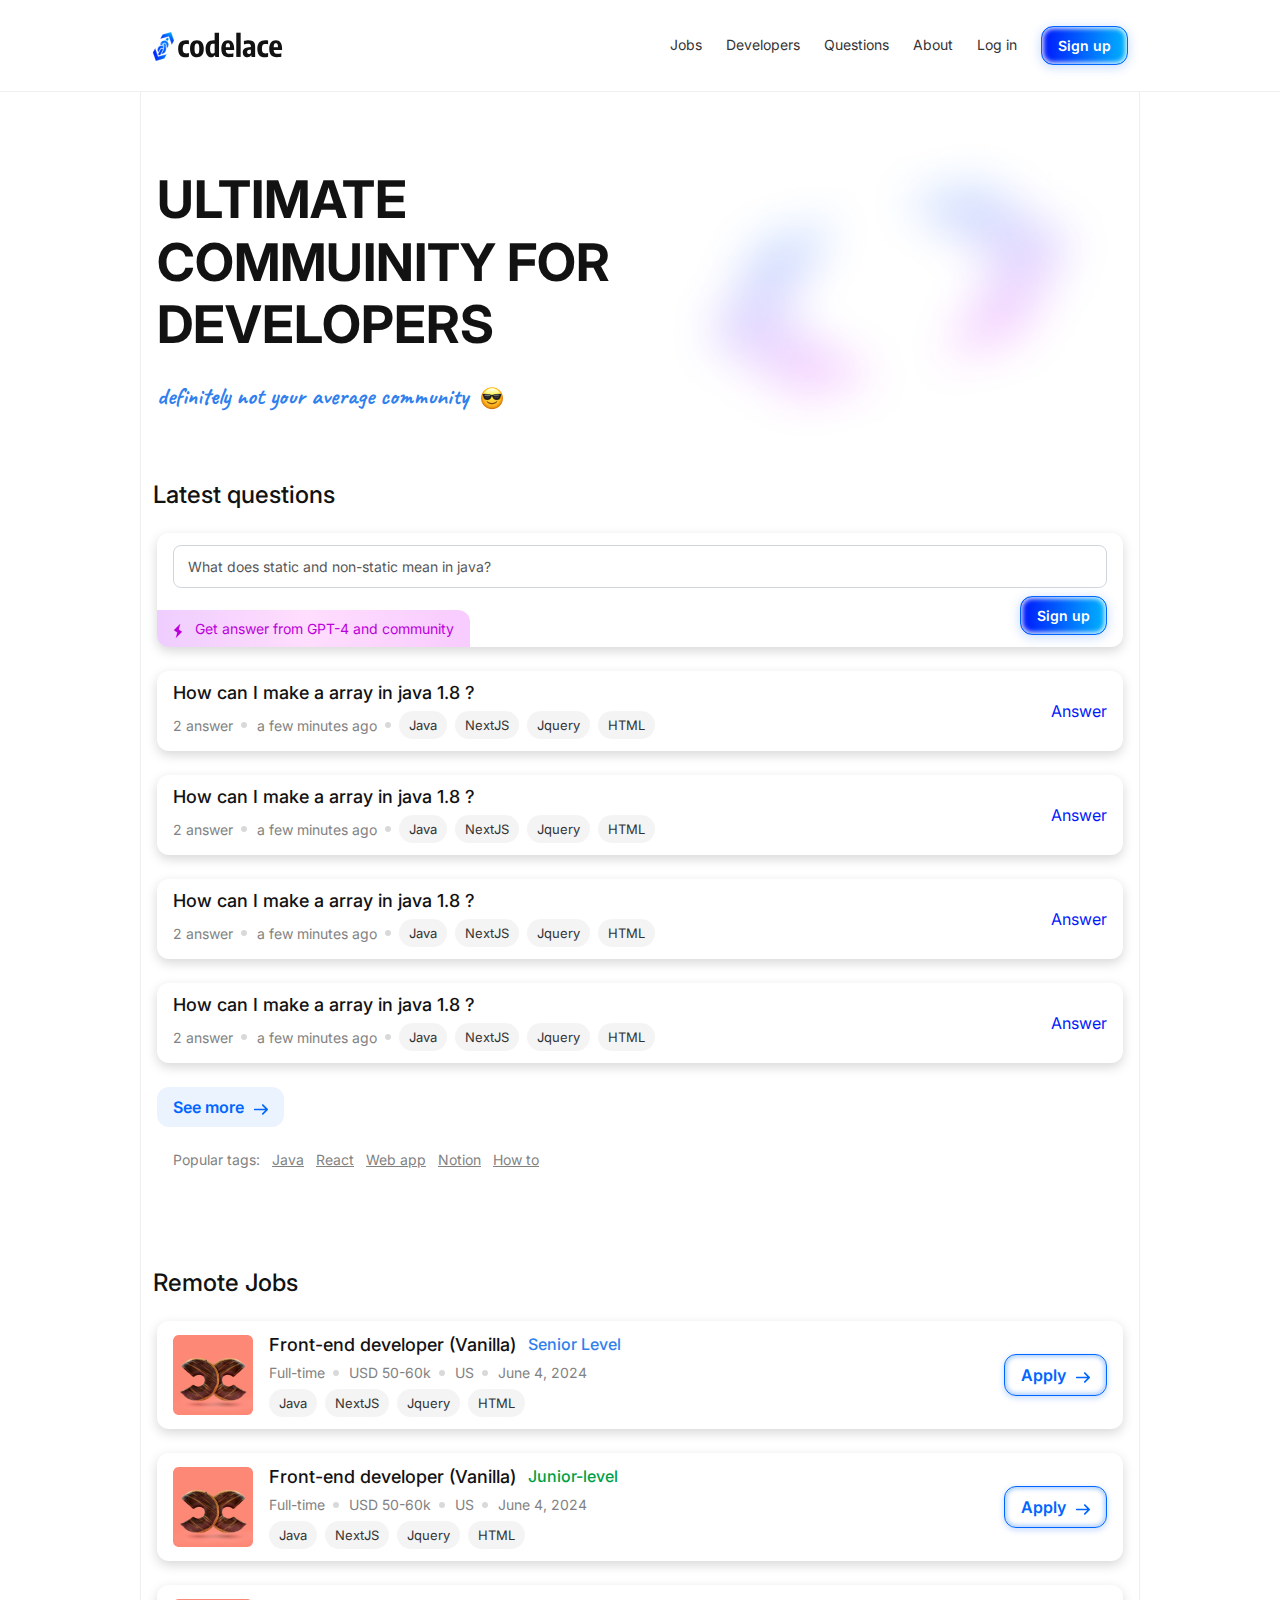
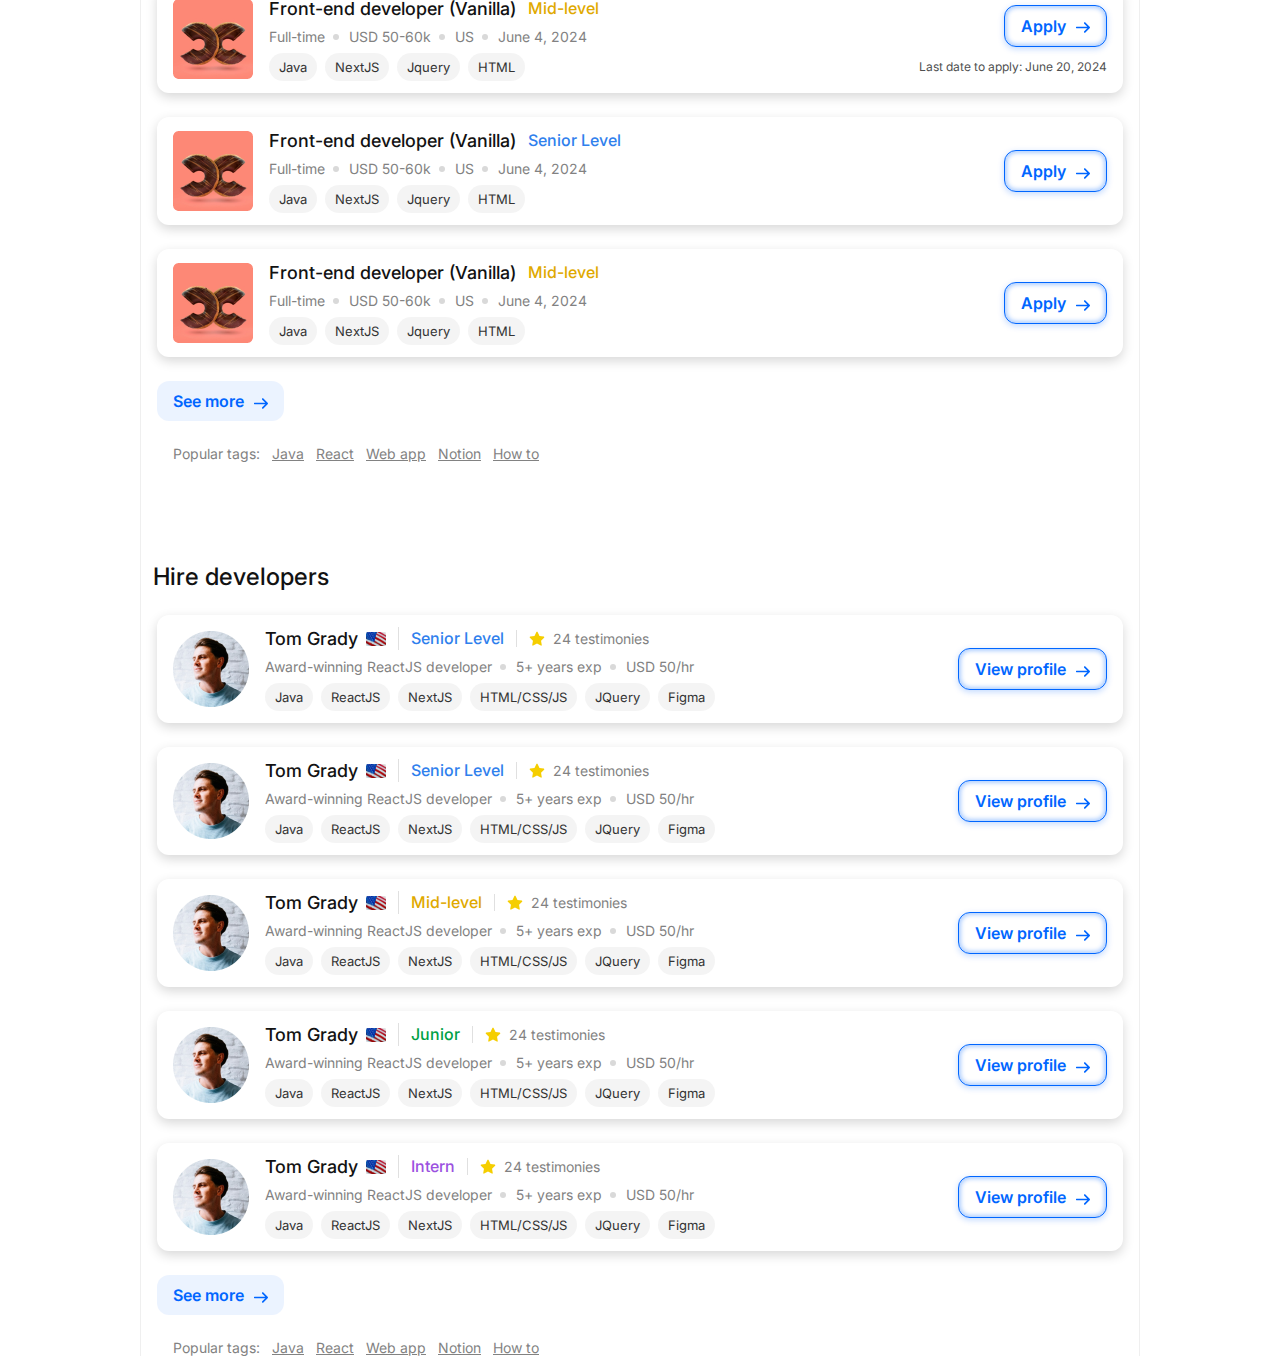
==== commit c4324ccc: "update" ====
--- a/index.html
+++ b/index.html
@@ -121,7 +121,7 @@
                                     ago</span>
                             </div>
 
-                            <div class="tags"><a href="#" class="tag-button">Java</a> <a href="#"
+                            <div class="tags"> <div class="circle-divider"></div> <a href="#" class="tag-button">Java</a> <a href="#"
                                     class="tag-button">NextJS</a> <a href="#" class="tag-button">Jquery</a> <a href="#"
                                     class="tag-button">HTML</a></div>
                         </div>
@@ -141,7 +141,7 @@
                                     ago</span>
                             </div>
 
-                            <div class="tags"><a href="#" class="tag-button">Java</a> <a href="#"
+                            <div class="tags"><div class="circle-divider"></div><a href="#" class="tag-button">Java</a> <a href="#"
                                     class="tag-button">NextJS</a> <a href="#" class="tag-button">Jquery</a> <a href="#"
                                     class="tag-button">HTML</a></div>
                         </div>
@@ -161,7 +161,7 @@
                                     ago</span>
                             </div>
 
-                            <div class="tags"><a href="#" class="tag-button">Java</a> <a href="#"
+                            <div class="tags"><div class="circle-divider"></div><a href="#" class="tag-button">Java</a> <a href="#"
                                     class="tag-button">NextJS</a> <a href="#" class="tag-button">Jquery</a> <a href="#"
                                     class="tag-button">HTML</a></div>
                         </div>
@@ -181,7 +181,7 @@
                                     ago</span>
                             </div>
 
-                            <div class="tags"><a href="#" class="tag-button">Java</a> <a href="#"
+                            <div class="tags"><div class="circle-divider"></div><a href="#" class="tag-button">Java</a> <a href="#"
                                     class="tag-button">NextJS</a> <a href="#" class="tag-button">Jquery</a> <a href="#"
                                     class="tag-button">HTML</a></div>
                         </div>
--- a/assests/css/common.css
+++ b/assests/css/common.css
@@ -498,7 +498,12 @@
     color: #575757;
 }
 
-
+.circle-divider{
+    width: 6px;
+    height: 6px;
+    background: #D9D9D9;
+    border-radius: 100%;
+}
 
 .simple-text {
     position: relative;
